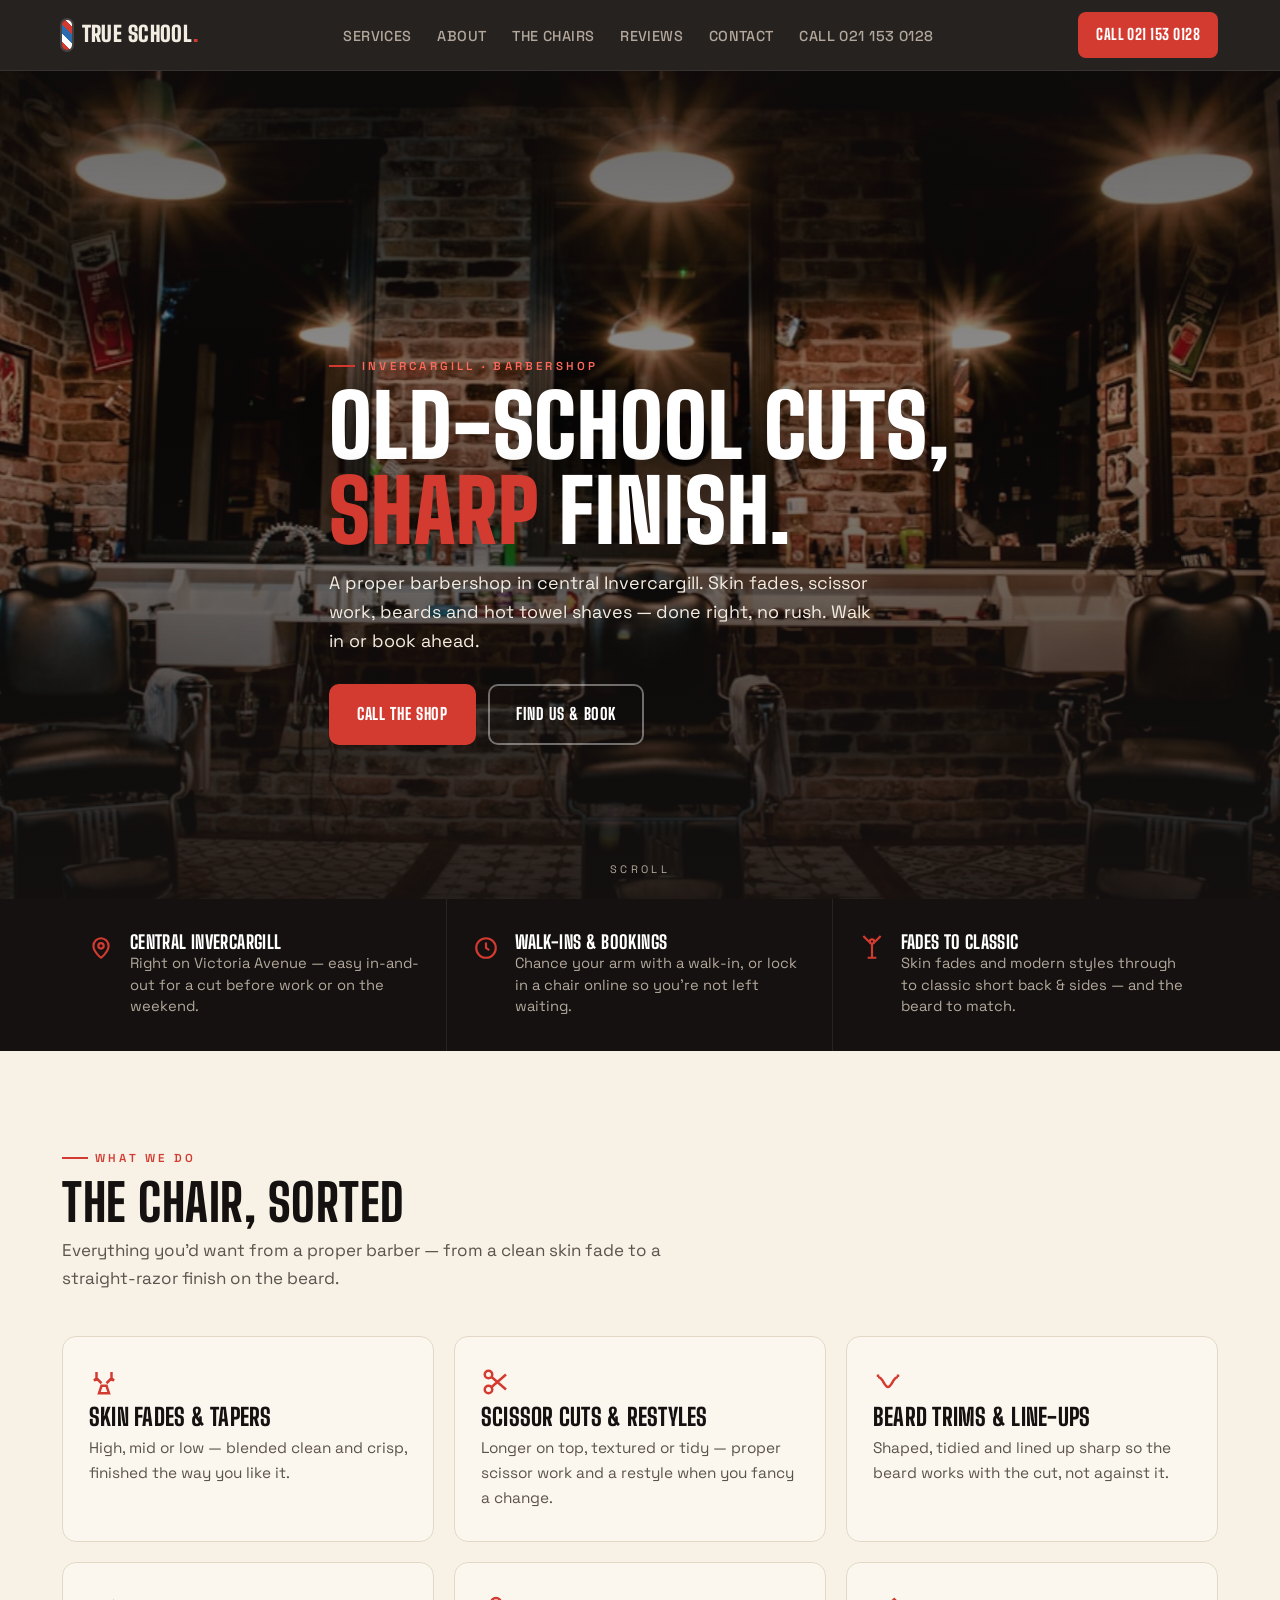
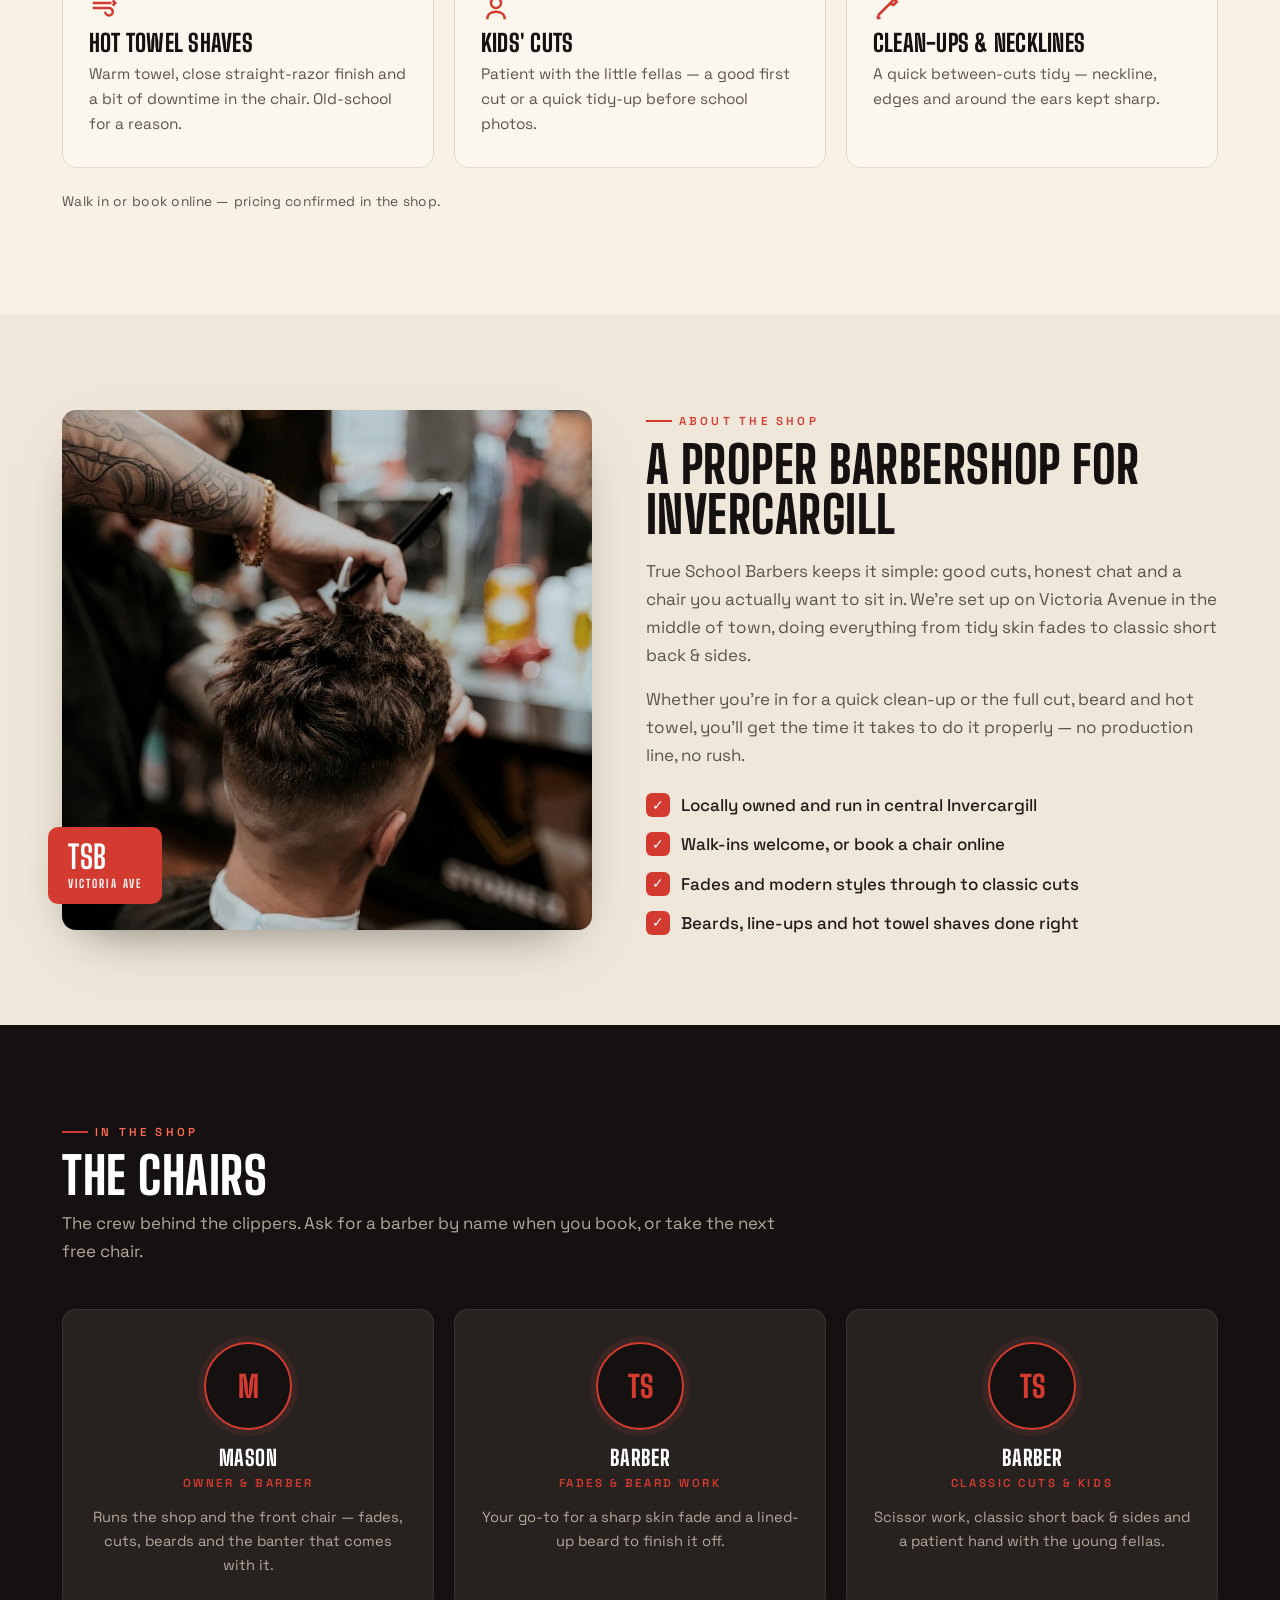
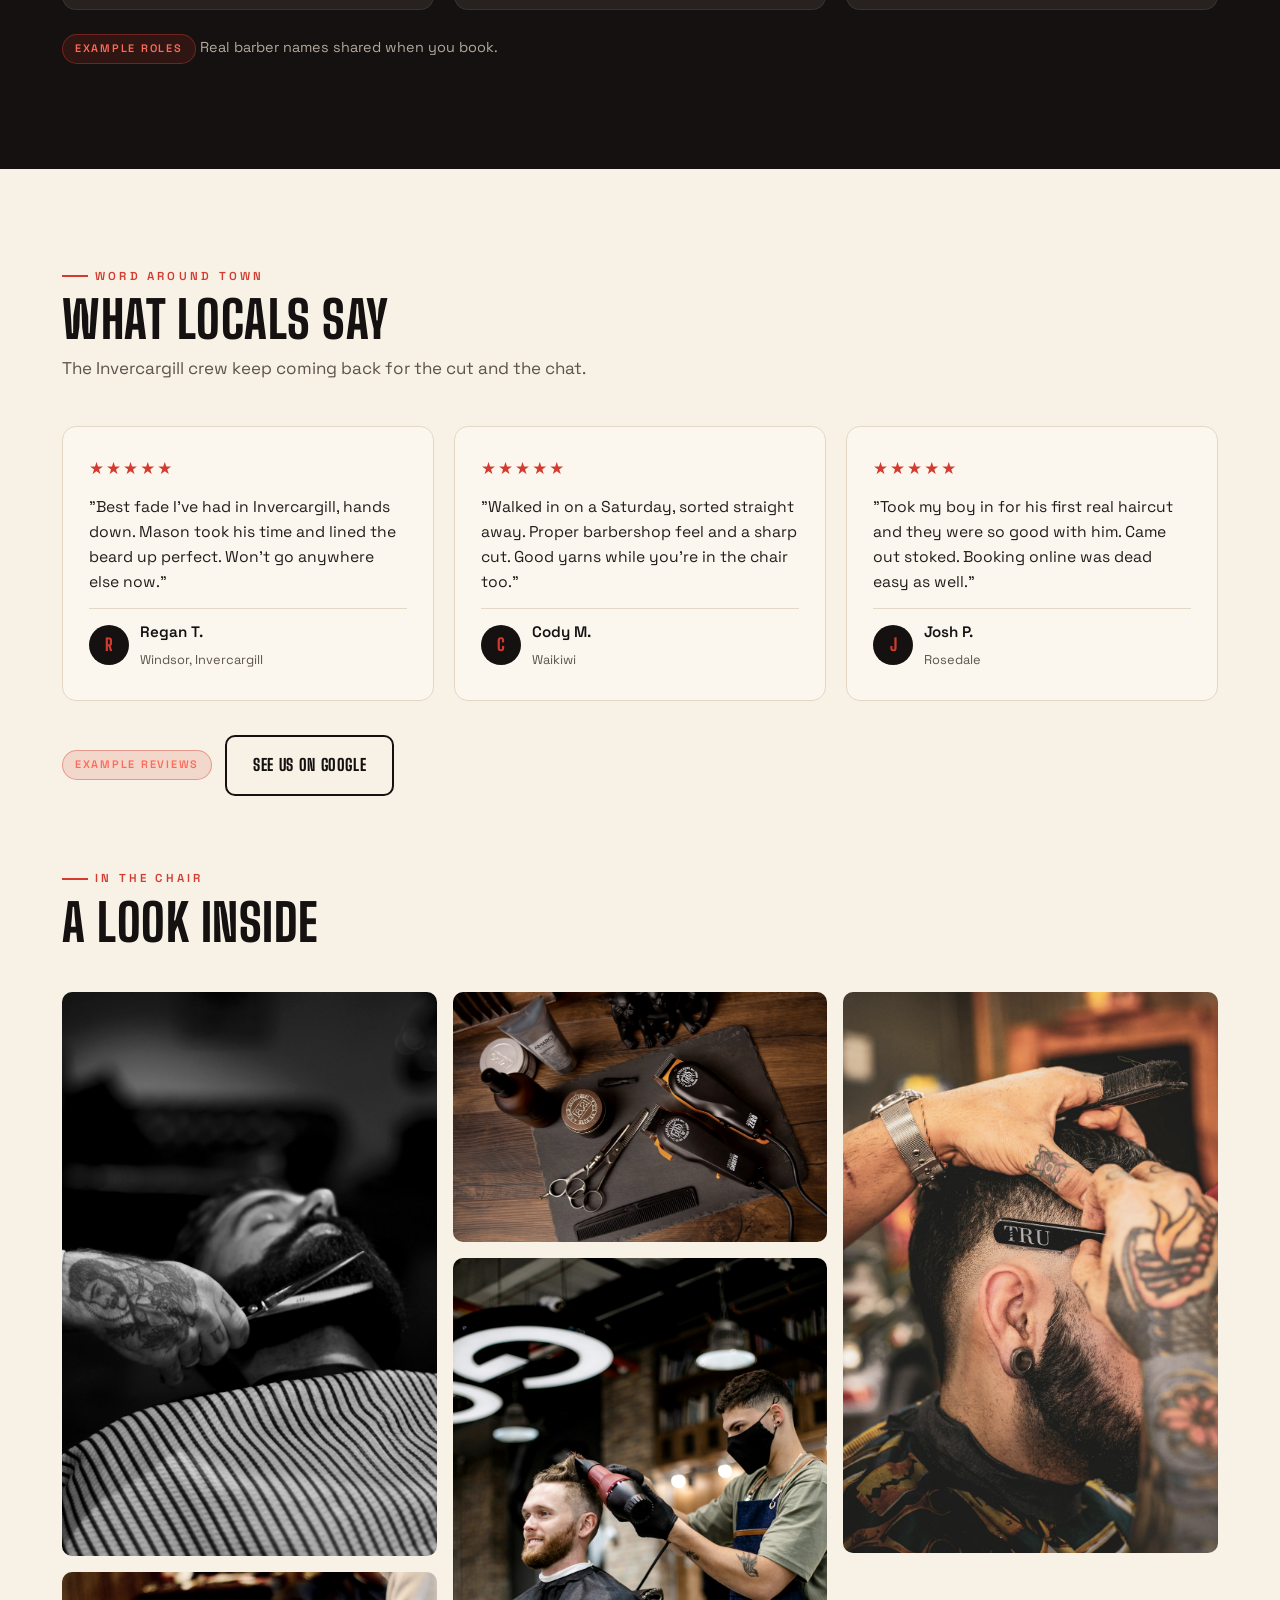
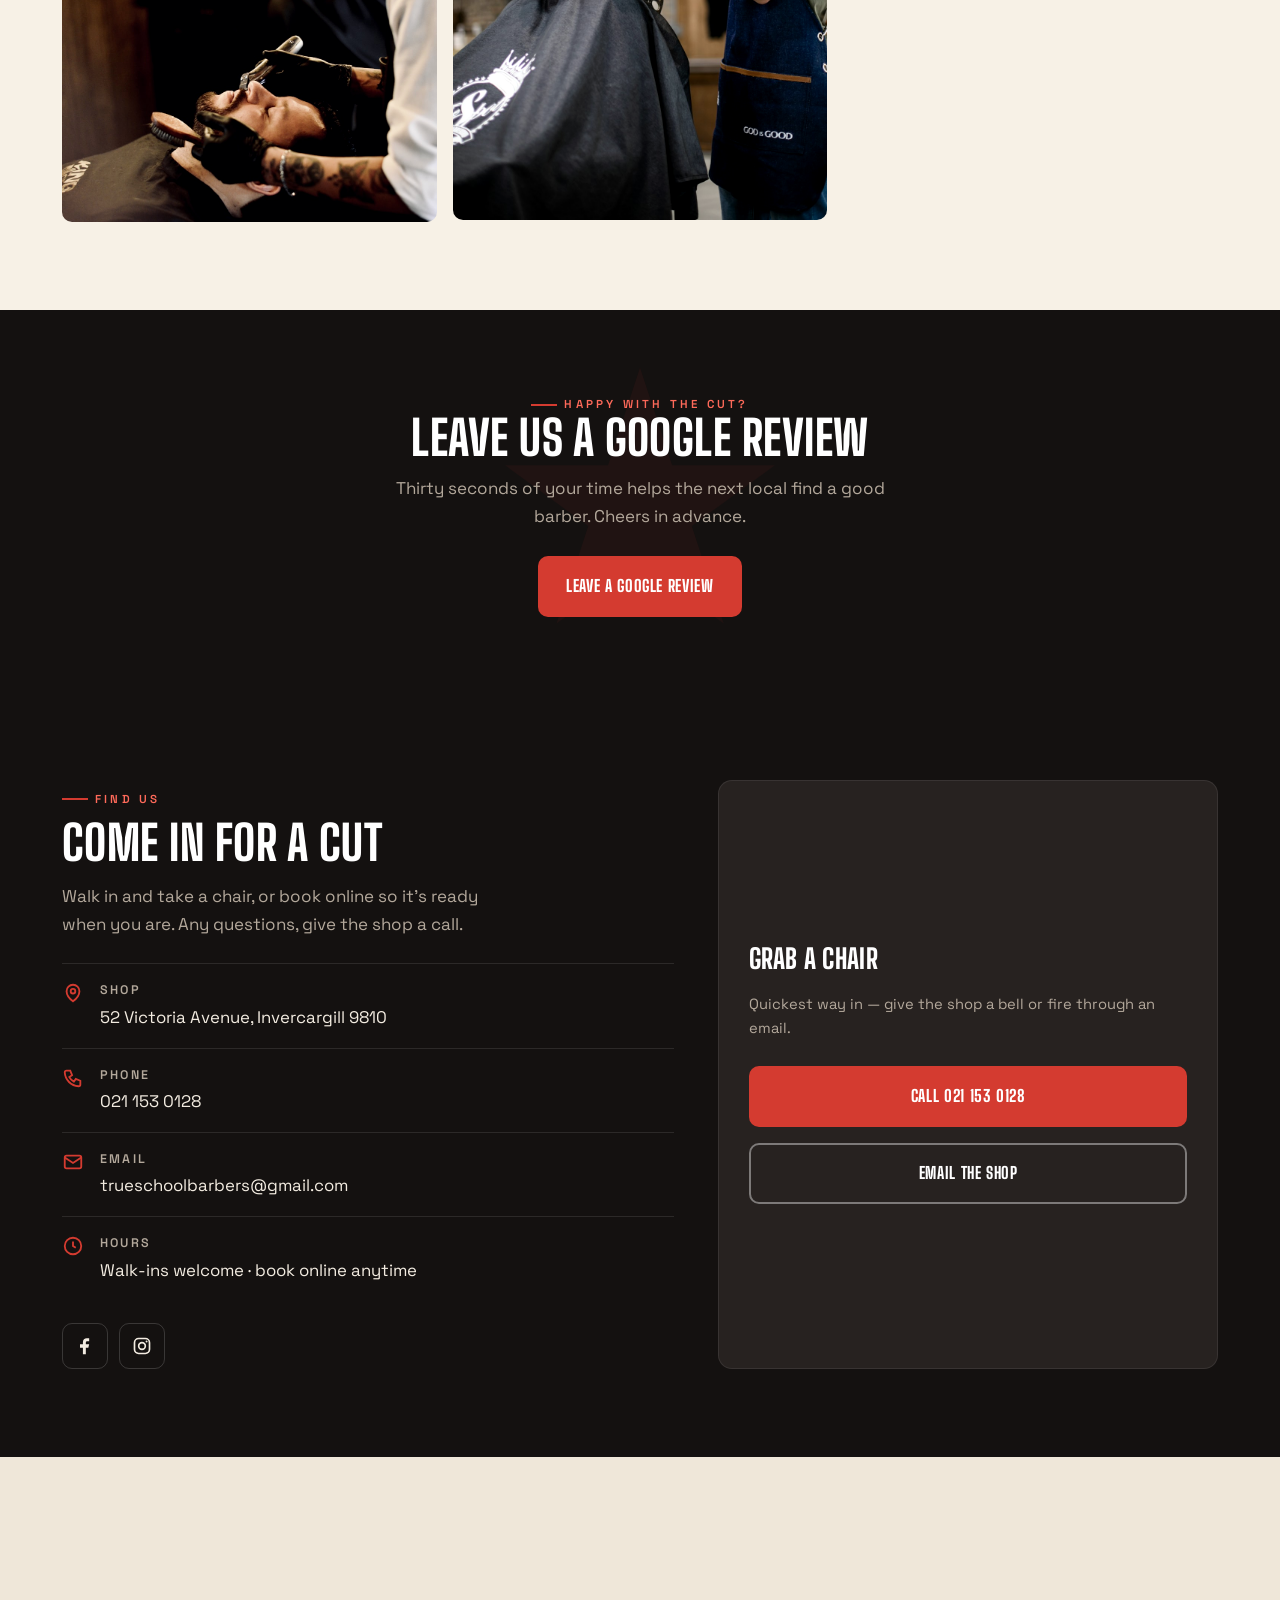
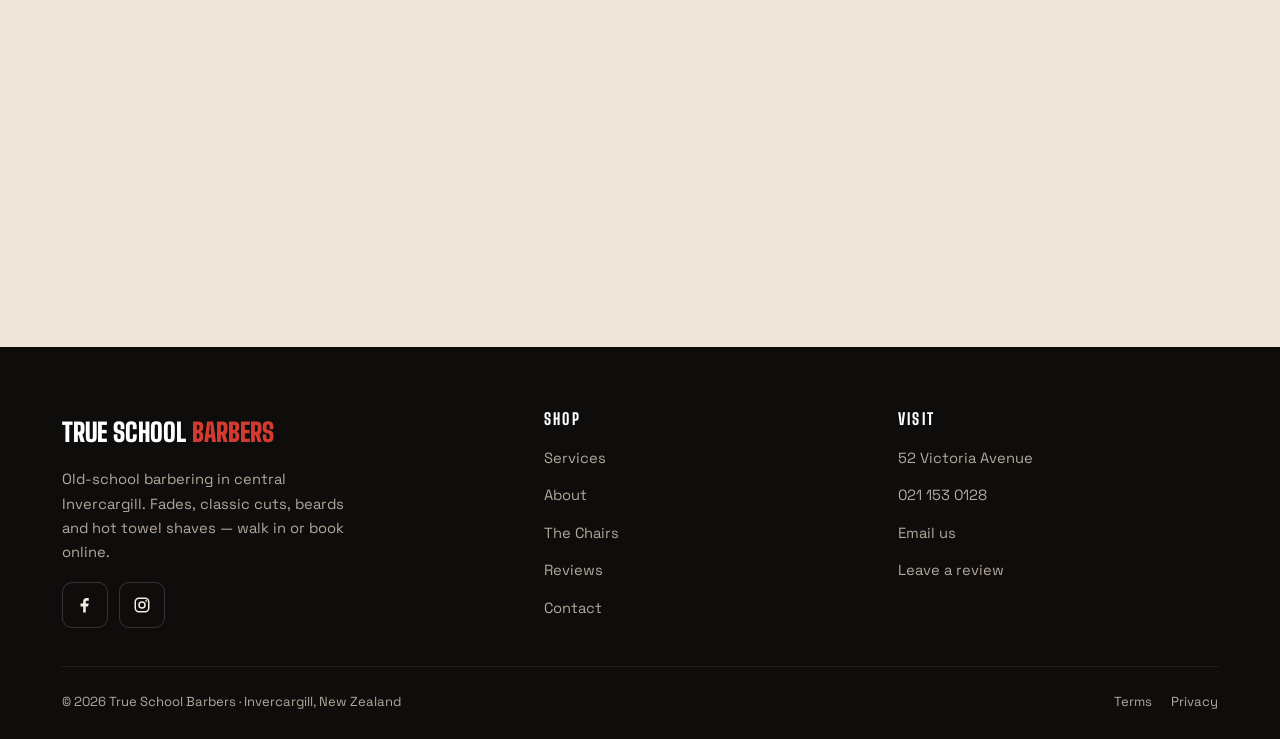
==== index.html @ 92c22719 "Initial build: True School Barbers" ====
<!DOCTYPE html>
<html lang="en-NZ">
<head>
<meta charset="UTF-8">
<meta name="viewport" content="width=device-width, initial-scale=1">
<title>True School Barbers | Barbershop, Invercargill</title>
<meta name="description" content="Old-school barbering in central Invercargill. Skin fades, scissor cuts, beard trims and hot towel shaves at 52 Victoria Avenue. Walk-ins welcome or book online.">
<meta property="og:title" content="True School Barbers | Barbershop, Invercargill">
<meta property="og:description" content="Fades, classic cuts, beards and hot towel shaves — a proper barbershop on Victoria Avenue, Invercargill. Walk-ins welcome.">
<meta property="og:type" content="business.business">
<meta property="og:image" content="img/h2.jpg">
<link rel="icon" href="data:image/svg+xml,<svg xmlns='http://www.w3.org/2000/svg' viewBox='0 0 100 100'><rect width='100' height='100' rx='18' fill='%23141110'/><text x='50' y='72' font-family='Arial Black,Arial' font-size='60' font-weight='900' fill='%23d43b30' text-anchor='middle'>T</text></svg>">
<link rel="preconnect" href="https://fonts.googleapis.com">
<link rel="preconnect" href="https://fonts.gstatic.com" crossorigin>
<link href="https://fonts.googleapis.com/css2?family=Big+Shoulders+Display:wght@700;800;900&family=Space+Grotesk:wght@400;500;600;700&display=swap" rel="stylesheet">
<link rel="stylesheet" href="styles.css">
</head>
<body>

<!-- Intro -->
<div id="intro">
  <div class="intro-mark">TRUE SCHOOL<br><span>BARBERS</span></div>
  <div class="intro-line"></div>
  <div class="intro-sub">Invercargill</div>
</div>

<!-- Nav -->
<header class="nav">
  <div class="wrap nav-inner">
    <a class="brand" href="index.html" aria-label="True School Barbers home">
      <span class="pole" aria-hidden="true"></span>
      <span class="mark">TRUE&nbsp;SCHOOL<span>.</span></span>
    </a>
    <nav>
      <ul class="nav-links">
        <li><a href="#services">Services</a></li>
        <li><a href="#about">About</a></li>
        <li><a href="#crew">The Chairs</a></li>
        <li><a href="#reviews">Reviews</a></li>
        <li><a href="#contact">Contact</a></li>
        <li><a class="mobile-call" href="tel:+64211530128">Call 021 153 0128</a></li>
      </ul>
    </nav>
    <a class="nav-cta desktop" href="tel:+64211530128">Call 021 153 0128</a>
    <button class="hamburger" aria-label="Menu" aria-expanded="false"><span></span><span></span><span></span></button>
  </div>
</header>

<!-- Hero -->
<section class="hero" aria-label="True School Barbers">
  <div class="hero-slides">
    <div class="hero-slide active" style="background-image:url('img/h2.jpg')"></div>
    <div class="hero-slide" style="background-image:url('img/h1.jpg')"></div>
    <div class="hero-slide" style="background-image:url('img/h3.jpg')"></div>
  </div>
  <div class="wrap hero-inner">
    <span class="eyebrow on-dark">Invercargill · Barbershop</span>
    <h1>Old-school cuts,<br><span class="red">sharp</span> finish.</h1>
    <p class="lead">A proper barbershop in central Invercargill. Skin fades, scissor work, beards and hot towel shaves — done right, no rush. Walk in or book ahead.</p>
    <div class="hero-ctas">
      <a class="btn btn-red" href="tel:+64211530128">Call the shop</a>
      <a class="btn btn-ghost" href="#contact">Find us &amp; book</a>
    </div>
  </div>
  <div class="scroll-cue">Scroll</div>
</section>

<!-- Trust strip -->
<section class="trust" style="padding:0">
  <div class="wrap">
    <div class="trust-grid">
      <div class="trust-item">
        <span class="ic" aria-hidden="true"><svg width="26" height="26" viewBox="0 0 24 24" fill="none" stroke="currentColor" stroke-width="2"><path d="M12 21s-7-5.2-7-11a7 7 0 0 1 14 0c0 5.8-7 11-7 11Z"/><circle cx="12" cy="10" r="2.5"/></svg></span>
        <div><h3>Central Invercargill</h3><p>Right on Victoria Avenue — easy in-and-out for a cut before work or on the weekend.</p></div>
      </div>
      <div class="trust-item">
        <span class="ic" aria-hidden="true"><svg width="26" height="26" viewBox="0 0 24 24" fill="none" stroke="currentColor" stroke-width="2"><circle cx="12" cy="12" r="9"/><path d="M12 7v5l3 2"/></svg></span>
        <div><h3>Walk-ins &amp; bookings</h3><p>Chance your arm with a walk-in, or lock in a chair online so you're not left waiting.</p></div>
      </div>
      <div class="trust-item">
        <span class="ic" aria-hidden="true"><svg width="26" height="26" viewBox="0 0 24 24" fill="none" stroke="currentColor" stroke-width="2"><path d="M14.5 6.5 20 1M9.5 6.5 4 1M12 8v13M8 21h8"/><circle cx="12" cy="6" r="2"/></svg></span>
        <div><h3>Fades to classic</h3><p>Skin fades and modern styles through to classic short back &amp; sides — and the beard to match.</p></div>
      </div>
    </div>
  </div>
</section>

<!-- Services -->
<section id="services" class="bg-cream">
  <div class="wrap">
    <div class="section-head reveal">
      <span class="eyebrow">What we do</span>
      <h2>The chair, sorted</h2>
      <p>Everything you'd want from a proper barber — from a clean skin fade to a straight-razor finish on the beard.</p>
    </div>
    <div class="svc-grid">
      <div class="svc-card reveal">
        <span class="ic" aria-hidden="true"><svg width="30" height="30" viewBox="0 0 24 24" fill="none" stroke="currentColor" stroke-width="2"><path d="M6 9V4M6 9l4 4M6 9l-2 2M18 9V4M18 9l-4 4M18 9l2 2M8 21h8l-2-6h-4Z"/></svg></span>
        <h3>Skin Fades &amp; Tapers</h3>
        <p>High, mid or low — blended clean and crisp, finished the way you like it.</p>
      </div>
      <div class="svc-card reveal">
        <span class="ic" aria-hidden="true"><svg width="30" height="30" viewBox="0 0 24 24" fill="none" stroke="currentColor" stroke-width="2"><circle cx="6" cy="6" r="3"/><circle cx="6" cy="18" r="3"/><path d="M8.5 8 20 18M8.5 16 20 6"/></svg></span>
        <h3>Scissor Cuts &amp; Restyles</h3>
        <p>Longer on top, textured or tidy — proper scissor work and a restyle when you fancy a change.</p>
      </div>
      <div class="svc-card reveal">
        <span class="ic" aria-hidden="true"><svg width="30" height="30" viewBox="0 0 24 24" fill="none" stroke="currentColor" stroke-width="2"><path d="M4 8c4 0 5 8 8 8s4-8 8-8M4 8V6M20 8V6"/></svg></span>
        <h3>Beard Trims &amp; Line-ups</h3>
        <p>Shaped, tidied and lined up sharp so the beard works with the cut, not against it.</p>
      </div>
      <div class="svc-card reveal">
        <span class="ic" aria-hidden="true"><svg width="30" height="30" viewBox="0 0 24 24" fill="none" stroke="currentColor" stroke-width="2"><path d="M3 12h13a3 3 0 1 1-3 3M3 8h15"/><path d="M19 6l2 2-2 2"/></svg></span>
        <h3>Hot Towel Shaves</h3>
        <p>Warm towel, close straight-razor finish and a bit of downtime in the chair. Old-school for a reason.</p>
      </div>
      <div class="svc-card reveal">
        <span class="ic" aria-hidden="true"><svg width="30" height="30" viewBox="0 0 24 24" fill="none" stroke="currentColor" stroke-width="2"><circle cx="12" cy="8" r="4"/><path d="M5 21c0-4 3-6 7-6s7 2 7 6"/></svg></span>
        <h3>Kids' Cuts</h3>
        <p>Patient with the little fellas — a good first cut or a quick tidy-up before school photos.</p>
      </div>
      <div class="svc-card reveal">
        <span class="ic" aria-hidden="true"><svg width="30" height="30" viewBox="0 0 24 24" fill="none" stroke="currentColor" stroke-width="2"><path d="M4 18 14 8M14 8l3-3 2 2-3 3M14 8l2 2"/><path d="M4 18v2h2"/></svg></span>
        <h3>Clean-ups &amp; Necklines</h3>
        <p>A quick between-cuts tidy — neckline, edges and around the ears kept sharp.</p>
      </div>
    </div>
    <p class="svc-note reveal">Walk in or book online — pricing confirmed in the shop.</p>
  </div>
</section>

<!-- About -->
<section id="about" class="bg-bone">
  <div class="wrap">
    <div class="about-grid">
      <div class="about-img reveal">
        <img src="img/s5.jpg" alt="Barber combing and cutting a fade at True School Barbers, Invercargill" width="560" height="520" loading="lazy">
        <div class="about-tag"><b>TSB</b><small>Victoria Ave</small></div>
      </div>
      <div class="about-copy reveal">
        <span class="eyebrow">About the shop</span>
        <h2>A proper barbershop for Invercargill</h2>
        <p>True School Barbers keeps it simple: good cuts, honest chat and a chair you actually want to sit in. We're set up on Victoria Avenue in the middle of town, doing everything from tidy skin fades to classic short back &amp; sides.</p>
        <p>Whether you're in for a quick clean-up or the full cut, beard and hot towel, you'll get the time it takes to do it properly — no production line, no rush.</p>
        <ul class="checklist">
          <li><span class="tick" aria-hidden="true">✓</span> Locally owned and run in central Invercargill</li>
          <li><span class="tick" aria-hidden="true">✓</span> Walk-ins welcome, or book a chair online</li>
          <li><span class="tick" aria-hidden="true">✓</span> Fades and modern styles through to classic cuts</li>
          <li><span class="tick" aria-hidden="true">✓</span> Beards, line-ups and hot towel shaves done right</li>
        </ul>
      </div>
    </div>
  </div>
</section>

<!-- Crew -->
<section id="crew" class="bg-ink">
  <div class="wrap">
    <div class="section-head reveal" style="max-width:720px">
      <span class="eyebrow on-dark">In the shop</span>
      <h2>The chairs</h2>
      <p style="color:var(--on-dark-2)">The crew behind the clippers. Ask for a barber by name when you book, or take the next free chair.</p>
    </div>
    <div class="crew-grid">
      <div class="crew-card reveal">
        <div class="avatar" aria-hidden="true">M</div>
        <h3>Mason</h3>
        <div class="role-sub">Owner &amp; Barber</div>
        <p>Runs the shop and the front chair — fades, cuts, beards and the banter that comes with it.</p>
      </div>
      <div class="crew-card reveal">
        <div class="avatar" aria-hidden="true">TS</div>
        <h3>Barber</h3>
        <div class="role-sub">Fades &amp; Beard Work</div>
        <p>Your go-to for a sharp skin fade and a lined-up beard to finish it off.</p>
      </div>
      <div class="crew-card reveal">
        <div class="avatar" aria-hidden="true">TS</div>
        <h3>Barber</h3>
        <div class="role-sub">Classic Cuts &amp; Kids</div>
        <p>Scissor work, classic short back &amp; sides and a patient hand with the young fellas.</p>
      </div>
    </div>
    <p class="reveal" style="margin-top:22px"><span class="badge">Example roles</span> <span style="color:var(--on-dark-2);font-size:.9rem">Real barber names shared when you book.</span></p>
  </div>
</section>

<!-- Reviews -->
<section id="reviews" class="bg-cream">
  <div class="wrap">
    <div class="section-head reveal">
      <span class="eyebrow">Word around town</span>
      <h2>What locals say</h2>
      <p>The Invercargill crew keep coming back for the cut and the chat.</p>
    </div>
    <div class="rev-grid">
      <div class="rev-card reveal">
        <div class="stars" aria-label="5 out of 5">★★★★★</div>
        <p>"Best fade I've had in Invercargill, hands down. Mason took his time and lined the beard up perfect. Won't go anywhere else now."</p>
        <div class="rev-meta"><span class="rev-ava" aria-hidden="true">R</span><div><b>Regan T.</b><small>Windsor, Invercargill</small></div></div>
      </div>
      <div class="rev-card reveal">
        <div class="stars" aria-label="5 out of 5">★★★★★</div>
        <p>"Walked in on a Saturday, sorted straight away. Proper barbershop feel and a sharp cut. Good yarns while you're in the chair too."</p>
        <div class="rev-meta"><span class="rev-ava" aria-hidden="true">C</span><div><b>Cody M.</b><small>Waikiwi</small></div></div>
      </div>
      <div class="rev-card reveal">
        <div class="stars" aria-label="5 out of 5">★★★★★</div>
        <p>"Took my boy in for his first real haircut and they were so good with him. Came out stoked. Booking online was dead easy as well."</p>
        <div class="rev-meta"><span class="rev-ava" aria-hidden="true">J</span><div><b>Josh P.</b><small>Rosedale</small></div></div>
      </div>
    </div>
    <div class="rev-actions reveal">
      <span class="badge">Example reviews</span>
      <a class="btn btn-outline" href="https://www.google.com/maps/search/?api=1&query=True+School+Barbers+Invercargill" target="_blank" rel="noopener">See us on Google</a>
    </div>

    <!-- Work gallery -->
    <div class="section-head reveal" style="margin-top:64px">
      <span class="eyebrow">In the chair</span>
      <h2>A look inside</h2>
    </div>
    <div class="gallery">
      <img src="img/h4.jpg" alt="Beard scissor work in progress" loading="lazy">
      <img src="img/s2.jpg" alt="Straight razor shave at True School Barbers" loading="lazy">
      <img src="img/s3.jpg" alt="Clippers, scissors and grooming products laid out" loading="lazy">
      <img src="img/s1.jpg" alt="Barber styling a fresh cut" loading="lazy">
      <img src="img/h3.jpg" alt="Razor line-up on a skin fade" loading="lazy">
    </div>
  </div>
</section>

<!-- Review banner -->
<section class="rev-banner">
  <div class="wrap">
    <span class="eyebrow on-dark" style="justify-content:center">Happy with the cut?</span>
    <h2>Leave us a Google review</h2>
    <p>Thirty seconds of your time helps the next local find a good barber. Cheers in advance.</p>
    <a class="btn btn-red" href="https://www.google.com/maps/search/?api=1&query=True+School+Barbers+Invercargill" target="_blank" rel="noopener">Leave a Google review</a>
  </div>
</section>

<!-- Contact -->
<section id="contact" class="bg-ink">
  <div class="wrap">
    <div class="contact-grid">
      <div class="contact-info reveal">
        <span class="eyebrow on-dark">Find us</span>
        <h2>Come in for a cut</h2>
        <p>Walk in and take a chair, or book online so it's ready when you are. Any questions, give the shop a call.</p>
        <div class="info-row">
          <span class="ic" aria-hidden="true"><svg width="22" height="22" viewBox="0 0 24 24" fill="none" stroke="currentColor" stroke-width="2"><path d="M12 21s-7-5.2-7-11a7 7 0 0 1 14 0c0 5.8-7 11-7 11Z"/><circle cx="12" cy="10" r="2.5"/></svg></span>
          <div><b>Shop</b><span>52 Victoria Avenue, Invercargill 9810</span></div>
        </div>
        <div class="info-row">
          <span class="ic" aria-hidden="true"><svg width="22" height="22" viewBox="0 0 24 24" fill="none" stroke="currentColor" stroke-width="2"><path d="M5 4h4l2 5-3 2a12 12 0 0 0 5 5l2-3 5 2v4a2 2 0 0 1-2 2A16 16 0 0 1 3 6a2 2 0 0 1 2-2Z"/></svg></span>
          <div><b>Phone</b><a href="tel:+64211530128">021 153 0128</a></div>
        </div>
        <div class="info-row">
          <span class="ic" aria-hidden="true"><svg width="22" height="22" viewBox="0 0 24 24" fill="none" stroke="currentColor" stroke-width="2"><rect x="3" y="5" width="18" height="14" rx="2"/><path d="m3 7 9 6 9-6"/></svg></span>
          <div><b>Email</b><a href="#" data-gmail data-user="trueschoolbarbers" data-domain="gmail.com" data-su="Booking%20enquiry%20%E2%80%93%20True%20School%20Barbers" data-body="Hi%20Mason%2C%0A%0AI%27d%20like%20to%20book%20in%20for%20a%20cut.%0A%0AName%3A%0APreferred%20day%2Ftime%3A%0AService%3A%0A%0ACheers">trueschoolbarbers@gmail.com</a></div>
        </div>
        <div class="info-row">
          <span class="ic" aria-hidden="true"><svg width="22" height="22" viewBox="0 0 24 24" fill="none" stroke="currentColor" stroke-width="2"><circle cx="12" cy="12" r="9"/><path d="M12 7v5l3 2"/></svg></span>
          <div><b>Hours</b><span>Walk-ins welcome · book online anytime</span></div>
        </div>
        <div class="socials">
          <a href="https://www.facebook.com/p/True-School-Barbers-61563600298097/" target="_blank" rel="noopener" aria-label="Facebook">
            <svg width="20" height="20" viewBox="0 0 24 24" fill="currentColor"><path d="M13 22v-8h3l1-4h-4V8c0-1.1.3-1.8 1.9-1.8H17V2.7c-.3 0-1.5-.1-2.8-.1-2.8 0-4.7 1.7-4.7 4.9V10H6v4h3.5v8H13Z"/></svg>
          </a>
          <a href="https://www.instagram.com/explore/search/keyword/?q=True%20School%20Barbers%20Invercargill" target="_blank" rel="noopener" aria-label="Instagram">
            <svg width="20" height="20" viewBox="0 0 24 24" fill="none" stroke="currentColor" stroke-width="2"><rect x="3" y="3" width="18" height="18" rx="5"/><circle cx="12" cy="12" r="4"/><circle cx="17.5" cy="6.5" r="1.2" fill="currentColor" stroke="none"/></svg>
          </a>
        </div>
      </div>
      <div class="contact-card reveal">
        <h3>Grab a chair</h3>
        <p>Quickest way in — give the shop a bell or fire through an email.</p>
        <a class="btn btn-red" href="tel:+64211530128">Call 021 153 0128</a>
        <a class="btn btn-ghost" href="#" data-gmail data-user="trueschoolbarbers" data-domain="gmail.com" data-su="Booking%20enquiry%20%E2%80%93%20True%20School%20Barbers" data-body="Hi%20Mason%2C%0A%0AI%27d%20like%20to%20book%20in%20for%20a%20cut.%0A%0AName%3A%0APreferred%20day%2Ftime%3A%0AService%3A%0A%0ACheers">Email the shop</a>
      </div>
    </div>
  </div>
</section>

<!-- Map -->
<section class="bg-bone" style="padding:0 0 70px">
  <div class="wrap map-wrap">
    <iframe title="True School Barbers location, Invercargill" src="https://www.google.com/maps?q=52+Victoria+Avenue,+Invercargill+9810,+New+Zealand&output=embed" loading="lazy" referrerpolicy="no-referrer-when-downgrade"></iframe>
  </div>
</section>

<!-- Footer -->
<footer class="site">
  <div class="wrap">
    <div class="foot-top">
      <div class="foot-brand">
        <div class="mark">TRUE&nbsp;SCHOOL <span>BARBERS</span></div>
        <p>Old-school barbering in central Invercargill. Fades, classic cuts, beards and hot towel shaves — walk in or book online.</p>
        <div class="socials" style="margin-top:1.1rem">
          <a href="https://www.facebook.com/p/True-School-Barbers-61563600298097/" target="_blank" rel="noopener" aria-label="Facebook">
            <svg width="18" height="18" viewBox="0 0 24 24" fill="currentColor"><path d="M13 22v-8h3l1-4h-4V8c0-1.1.3-1.8 1.9-1.8H17V2.7c-.3 0-1.5-.1-2.8-.1-2.8 0-4.7 1.7-4.7 4.9V10H6v4h3.5v8H13Z"/></svg>
          </a>
          <a href="https://www.instagram.com/explore/search/keyword/?q=True%20School%20Barbers%20Invercargill" target="_blank" rel="noopener" aria-label="Instagram">
            <svg width="18" height="18" viewBox="0 0 24 24" fill="none" stroke="currentColor" stroke-width="2"><rect x="3" y="3" width="18" height="18" rx="5"/><circle cx="12" cy="12" r="4"/><circle cx="17.5" cy="6.5" r="1.2" fill="currentColor" stroke="none"/></svg>
          </a>
        </div>
      </div>
      <div class="foot-col">
        <h4>Shop</h4>
        <ul>
          <li><a href="#services">Services</a></li>
          <li><a href="#about">About</a></li>
          <li><a href="#crew">The Chairs</a></li>
          <li><a href="#reviews">Reviews</a></li>
          <li><a href="#contact">Contact</a></li>
        </ul>
      </div>
      <div class="foot-col">
        <h4>Visit</h4>
        <ul>
          <li><a href="https://www.google.com/maps/search/?api=1&query=True+School+Barbers+Invercargill" target="_blank" rel="noopener">52 Victoria Avenue</a></li>
          <li><a href="tel:+64211530128">021 153 0128</a></li>
          <li><a href="#" data-gmail data-user="trueschoolbarbers" data-domain="gmail.com" data-su="Enquiry%20%E2%80%93%20True%20School%20Barbers" data-body="Hi%20Mason%2C%0A%0A">Email us</a></li>
          <li><a href="https://www.google.com/maps/search/?api=1&query=True+School+Barbers+Invercargill" target="_blank" rel="noopener">Leave a review</a></li>
        </ul>
      </div>
    </div>
    <div class="foot-bottom">
      <span>© <span id="yr">2026</span> True School Barbers · Invercargill, New Zealand</span>
      <span style="display:flex;gap:1.2rem">
        <a href="terms.html">Terms</a>
        <a href="privacy.html">Privacy</a>
      </span>
    </div>
  </div>
</footer>

<script src="script.js"></script>
</body>
</html>
---- styles.css ----
/* ============================================================
   True School Barbers — Invercargill
   Archetype: Industrial  ·  Fonts: Big Shoulders Display / Space Grotesk
   ============================================================ */

:root{
  --ink:#141110;        /* warm near-black anchor */
  --ink-2:#1d1917;      /* panel */
  --ink-3:#272220;      /* card on dark */
  --bone:#efe7d9;       /* bone content bg */
  --cream:#f7f1e6;      /* light content bg */
  --paper:#fbf7ef;
  --line:#e3d8c6;
  --red:#d43b30;        /* barber-pole accent */
  --red-d:#b62f26;
  --text:#221d1a;
  --text-2:#5c534c;
  --on-dark:#f3ece1;
  --on-dark-2:#b3a89b;
  --radius:14px;
  --radius-s:10px;
  --maxw:1200px;
  --shadow:0 22px 55px -28px rgba(0,0,0,.55);
  --ease:cubic-bezier(.22,.61,.36,1);
}

*,*::before,*::after{box-sizing:border-box}
html{scroll-behavior:smooth;-webkit-text-size-adjust:100%}
body{
  margin:0;
  font-family:"Space Grotesk",system-ui,-apple-system,sans-serif;
  color:var(--text);
  background:var(--cream);
  font-size:17px;
  line-height:1.65;
  overflow-x:hidden;
}
img{max-width:100%;display:block;image-orientation:from-image}
a{color:inherit;text-decoration:none}
h1,h2,h3,h4{
  font-family:"Big Shoulders Display","Space Grotesk",sans-serif;
  font-weight:800;
  line-height:.98;
  letter-spacing:.01em;
  text-transform:uppercase;
  margin:0;
}
.wrap{max-width:var(--maxw);margin:0 auto;padding:0 22px}
.accent{color:var(--red)}
.eyebrow{
  font-family:"Space Grotesk",sans-serif;
  text-transform:uppercase;
  letter-spacing:.28em;
  font-size:.72rem;
  font-weight:600;
  color:var(--red);
  display:inline-flex;align-items:center;gap:.6em;
}
.eyebrow::before{content:"";width:26px;height:2px;background:var(--red);display:inline-block}
.eyebrow.on-dark{color:#ff6a5a}

/* ---------- Buttons ---------- */
.btn{
  display:inline-flex;align-items:center;justify-content:center;gap:.55em;
  font-family:"Big Shoulders Display",sans-serif;
  text-transform:uppercase;letter-spacing:.04em;font-weight:800;
  font-size:1.02rem;
  padding:15px 26px;min-height:52px;
  border-radius:var(--radius-s);
  border:2px solid transparent;
  cursor:pointer;transition:transform .2s var(--ease),background .2s,color .2s,border-color .2s;
  will-change:transform;
}
.btn:hover{transform:translateY(-2px)}
.btn-red{background:var(--red);color:#fff}
.btn-red:hover{background:var(--red-d)}
.btn-ghost{background:transparent;border-color:rgba(255,255,255,.4);color:#fff}
.btn-ghost:hover{border-color:#fff;background:rgba(255,255,255,.08)}
.btn-dark{background:var(--ink);color:var(--on-dark)}
.btn-dark:hover{background:#000}
.btn-outline{background:transparent;border-color:var(--ink);color:var(--ink)}
.btn-outline:hover{background:var(--ink);color:var(--on-dark)}

/* ---------- Intro overlay ---------- */
#intro{
  position:fixed;inset:0;z-index:999;background:var(--ink);
  display:flex;align-items:center;justify-content:center;flex-direction:column;gap:.4rem;
  transition:opacity .7s var(--ease),visibility .7s;
}
#intro.done{opacity:0;visibility:hidden}
.intro-mark{
  font-family:"Big Shoulders Display",sans-serif;font-weight:900;
  color:var(--on-dark);text-transform:uppercase;text-align:center;
  font-size:clamp(2rem,9vw,4.4rem);line-height:.9;letter-spacing:.02em;
  opacity:0;transform:translateY(14px);animation:introUp .8s .1s var(--ease) forwards;
}
.intro-mark span{color:var(--red)}
.intro-line{
  height:2px;width:0;background:var(--red);margin-top:.5rem;
  animation:introLine 1s .5s var(--ease) forwards;
}
.intro-sub{
  font-size:.7rem;letter-spacing:.4em;text-transform:uppercase;color:var(--on-dark-2);
  opacity:0;animation:introUp .8s .45s var(--ease) forwards;
}
@keyframes introUp{to{opacity:1;transform:none}}
@keyframes introLine{to{width:120px}}

/* ---------- Reveal on scroll ---------- */
.reveal{opacity:0;transform:translateY(26px);transition:opacity .7s var(--ease),transform .7s var(--ease)}
.reveal.in{opacity:1;transform:none}

/* ---------- Nav ---------- */
header.nav{
  position:sticky;top:0;z-index:60;
  background:rgba(20,17,16,.92);backdrop-filter:blur(10px);
  border-bottom:1px solid rgba(255,255,255,.08);
}
.nav-inner{display:flex;align-items:center;justify-content:space-between;height:70px}
.brand{display:flex;align-items:center;gap:.6rem;color:var(--on-dark)}
.brand .mark{
  font-family:"Big Shoulders Display",sans-serif;font-weight:900;font-size:1.35rem;
  text-transform:uppercase;letter-spacing:.02em;line-height:.9;
}
.brand .mark span{color:var(--red)}
.brand .pole{
  width:10px;height:30px;border-radius:5px;flex:0 0 auto;
  background:repeating-linear-gradient(45deg,var(--red) 0 6px,#fff 6px 12px,#2b6cb0 12px 18px);
  box-shadow:0 0 0 2px rgba(255,255,255,.15);
}
.nav-links{display:flex;align-items:center;gap:1.6rem;list-style:none;margin:0;padding:0}
.nav-links a{
  color:var(--on-dark-2);font-size:.9rem;font-weight:500;letter-spacing:.03em;
  text-transform:uppercase;transition:color .2s;
}
.nav-links a:hover{color:#fff}
.nav-cta{
  display:inline-flex;align-items:center;gap:.5em;background:var(--red);color:#fff;
  padding:10px 18px;border-radius:8px;font-family:"Big Shoulders Display",sans-serif;
  font-weight:800;text-transform:uppercase;letter-spacing:.03em;font-size:.95rem;min-height:44px;
  transition:background .2s,transform .2s;
}
.nav-cta:hover{background:var(--red-d);transform:translateY(-1px)}
.hamburger{
  display:none;background:none;border:0;cursor:pointer;padding:8px;
  width:46px;height:46px;flex-direction:column;justify-content:center;gap:5px;
}
.hamburger span{display:block;height:2.5px;width:26px;background:var(--on-dark);border-radius:2px;transition:.3s}
.hamburger.open span:nth-child(1){transform:translateY(7.5px) rotate(45deg)}
.hamburger.open span:nth-child(2){opacity:0}
.hamburger.open span:nth-child(3){transform:translateY(-7.5px) rotate(-45deg)}

/* ---------- Hero ---------- */
.hero{position:relative;min-height:92vh;display:flex;align-items:flex-end;background:var(--ink);overflow:hidden}
.hero-slides{position:absolute;inset:0}
.hero-slide{
  position:absolute;inset:0;background-size:cover;background-position:center;
  filter:saturate(.82) contrast(1.05) brightness(.92);
  opacity:0;transition:opacity 1.6s ease;transform:scale(1.05);
}
.hero-slide.active{opacity:1;animation:heroZoom 8s linear forwards}
@keyframes heroZoom{from{transform:scale(1.05)}to{transform:scale(1.14)}}
.hero::after{
  content:"";position:absolute;inset:0;
  background:linear-gradient(180deg,rgba(20,17,16,.62) 0%,rgba(20,17,16,.42) 40%,rgba(20,17,16,.9) 100%);
}
.hero-inner{position:relative;z-index:2;padding:120px 0 66px;max-width:820px}
.hero h1{
  color:#fff;font-weight:900;font-size:clamp(2.6rem,8vw,5.4rem);
  margin:.5rem 0 .1rem;text-shadow:0 4px 30px rgba(0,0,0,.4);
}
.hero h1 .red{color:var(--red)}
.hero p.lead{color:var(--on-dark);font-size:1.12rem;max-width:560px;margin:1rem 0 1.8rem;line-height:1.6}
.hero-ctas{display:flex;flex-wrap:wrap;gap:.8rem}
.scroll-cue{position:absolute;bottom:20px;left:50%;transform:translateX(-50%);z-index:2;color:var(--on-dark-2);font-size:.68rem;letter-spacing:.3em;text-transform:uppercase}

/* ---------- Sections ---------- */
section{padding:88px 0}
.section-head{max-width:640px;margin-bottom:44px}
.section-head h2{font-size:clamp(2rem,5vw,3.2rem);margin:.6rem 0 .5rem;color:var(--ink)}
.section-head p{color:var(--text-2);margin:0}
.bg-bone{background:var(--bone)}
.bg-cream{background:var(--cream)}
.bg-ink{background:var(--ink);color:var(--on-dark)}
.bg-ink h2{color:#fff}

/* Trust strip */
.trust{background:var(--ink);color:var(--on-dark);padding:0}
.trust-grid{display:grid;grid-template-columns:repeat(3,1fr);gap:0}
.trust-item{
  padding:34px 26px;display:flex;gap:1rem;align-items:flex-start;
  border-right:1px solid rgba(255,255,255,.08);
}
.trust-item:last-child{border-right:0}
.trust-item .ic{color:var(--red);flex:0 0 auto;margin-top:2px}
.trust-item h3{font-size:1.15rem;color:#fff;margin-bottom:.15rem;letter-spacing:.02em}
.trust-item p{margin:0;color:var(--on-dark-2);font-size:.92rem;line-height:1.45}

/* Services */
.svc-grid{display:grid;grid-template-columns:repeat(3,1fr);gap:20px}
.svc-card{
  background:var(--paper);border:1px solid var(--line);border-radius:var(--radius);
  padding:30px 26px;transition:transform .25s var(--ease),box-shadow .25s,border-color .25s;
  position:relative;overflow:hidden;
}
.svc-card::before{content:"";position:absolute;left:0;top:0;height:100%;width:4px;background:var(--red);transform:scaleY(0);transform-origin:top;transition:transform .3s var(--ease)}
.svc-card:hover{transform:translateY(-5px);box-shadow:var(--shadow);border-color:transparent}
.svc-card:hover::before{transform:scaleY(1)}
.svc-card .ic{color:var(--red);margin-bottom:14px}
.svc-card h3{font-size:1.5rem;margin-bottom:.4rem;color:var(--ink)}
.svc-card p{margin:0;color:var(--text-2);font-size:.96rem}
.svc-note{margin-top:22px;color:var(--text-2);font-size:.86rem;letter-spacing:.02em}

/* About */
.about-grid{display:grid;grid-template-columns:1fr 1.08fr;gap:54px;align-items:center}
.about-img{position:relative}
.about-img img{
  border-radius:var(--radius);width:100%;height:520px;object-fit:cover;
  filter:saturate(.82) contrast(1.05);box-shadow:var(--shadow);
}
.about-tag{
  position:absolute;left:-14px;bottom:26px;background:var(--red);color:#fff;
  padding:14px 20px;border-radius:10px;font-family:"Big Shoulders Display",sans-serif;
  font-weight:800;text-transform:uppercase;letter-spacing:.03em;line-height:1;box-shadow:var(--shadow);
}
.about-tag b{display:block;font-size:2rem}
.about-tag small{font-size:.72rem;letter-spacing:.18em;opacity:.9}
.about-copy h2{font-size:clamp(2rem,5vw,3.2rem);margin:.6rem 0 1rem;color:var(--ink)}
.about-copy p{color:var(--text-2);margin:0 0 1rem}
.checklist{list-style:none;padding:0;margin:1.4rem 0 0;display:grid;gap:.7rem}
.checklist li{display:flex;gap:.7rem;align-items:flex-start;font-weight:500;color:var(--text)}
.checklist .tick{
  flex:0 0 auto;width:24px;height:24px;border-radius:6px;background:var(--red);color:#fff;
  display:flex;align-items:center;justify-content:center;font-size:14px;margin-top:2px;
}

/* Crew */
.crew-grid{display:grid;grid-template-columns:repeat(3,1fr);gap:20px}
.crew-card{
  background:var(--ink-3);border:1px solid rgba(255,255,255,.08);border-radius:var(--radius);
  padding:32px 26px;text-align:center;transition:transform .25s var(--ease),border-color .25s;
}
.crew-card:hover{transform:translateY(-5px);border-color:var(--red)}
.avatar{
  width:88px;height:88px;border-radius:50%;margin:0 auto 18px;
  display:flex;align-items:center;justify-content:center;
  background:var(--ink);border:2px solid var(--red);
  font-family:"Big Shoulders Display",sans-serif;font-weight:800;font-size:1.9rem;color:var(--red);
  box-shadow:0 0 0 6px rgba(212,59,48,.1);
}
.crew-card h3{color:#fff;font-size:1.35rem;letter-spacing:.02em}
.crew-card .role-sub{color:var(--red);font-size:.72rem;letter-spacing:.22em;text-transform:uppercase;margin:.3rem 0 .7rem;font-weight:600}
.crew-card p{color:var(--on-dark-2);font-size:.92rem;margin:0}
.badge{
  display:inline-block;background:rgba(212,59,48,.14);color:#ff6a5a;border:1px solid rgba(212,59,48,.4);
  padding:5px 12px;border-radius:999px;font-size:.68rem;letter-spacing:.16em;text-transform:uppercase;font-weight:600;
}

/* Reviews */
.rev-grid{display:grid;grid-template-columns:repeat(3,1fr);gap:20px}
.rev-card{
  background:var(--paper);border:1px solid var(--line);border-radius:var(--radius);padding:28px 26px;
  display:flex;flex-direction:column;gap:.8rem;transition:transform .25s var(--ease),box-shadow .25s;
}
.rev-card:hover{transform:translateY(-4px);box-shadow:var(--shadow)}
.stars{color:var(--red);letter-spacing:.12em;font-size:1.05rem}
.rev-card p{margin:0;color:var(--text);font-size:.98rem;line-height:1.6}
.rev-meta{display:flex;align-items:center;gap:.7rem;margin-top:auto;padding-top:.6rem;border-top:1px solid var(--line)}
.rev-ava{width:40px;height:40px;border-radius:50%;background:var(--ink);color:var(--red);display:flex;align-items:center;justify-content:center;font-family:"Big Shoulders Display",sans-serif;font-weight:800}
.rev-meta b{display:block;font-size:.95rem;color:var(--ink);font-weight:600;font-family:"Space Grotesk",sans-serif;text-transform:none}
.rev-meta small{color:var(--text-2);font-size:.8rem}
.rev-actions{margin-top:34px;display:flex;flex-wrap:wrap;gap:.8rem;align-items:center}

/* Gallery */
.gallery{columns:3;column-gap:16px;margin-top:8px}
.gallery img{
  width:100%;height:auto;border-radius:var(--radius-s);margin-bottom:16px;break-inside:avoid;
  filter:saturate(.82) contrast(1.05);transition:transform .35s var(--ease),filter .35s;
}
.gallery img:hover{transform:scale(1.02);filter:saturate(1) contrast(1.05)}

/* Review banner */
.rev-banner{
  background:var(--ink);color:#fff;text-align:center;position:relative;overflow:hidden;
  padding:76px 0;
}
.rev-banner::before{
  content:"★";position:absolute;font-size:22rem;color:rgba(212,59,48,.06);
  top:50%;left:50%;transform:translate(-50%,-50%);line-height:1;pointer-events:none;
}
.rev-banner h2{font-size:clamp(1.9rem,5vw,3rem);position:relative;color:#fff}
.rev-banner p{color:var(--on-dark-2);max-width:520px;margin:.8rem auto 1.6rem;position:relative}

/* Contact */
.contact-grid{display:grid;grid-template-columns:1.1fr .9fr;gap:44px;align-items:stretch}
.contact-info h2{font-size:clamp(2rem,5vw,3rem);color:#fff;margin:.6rem 0 1rem}
.contact-info>p{color:var(--on-dark-2);margin:0 0 1.6rem;max-width:440px}
.info-row{display:flex;gap:1rem;align-items:flex-start;padding:16px 0;border-top:1px solid rgba(255,255,255,.1)}
.info-row .ic{color:var(--red);flex:0 0 auto;margin-top:2px}
.info-row b{display:block;color:#fff;font-family:"Space Grotesk",sans-serif;text-transform:none;font-weight:600;font-size:.78rem;letter-spacing:.18em;color:var(--on-dark-2);text-transform:uppercase;margin-bottom:2px}
.info-row a,.info-row span{color:var(--on-dark);font-size:1.05rem}
.info-row a:hover{color:var(--red)}
.socials{display:flex;gap:.7rem;margin-top:1.4rem}
.socials a{
  width:46px;height:46px;border-radius:10px;border:1px solid rgba(255,255,255,.16);
  display:flex;align-items:center;justify-content:center;color:var(--on-dark);transition:.2s;
}
.socials a:hover{background:var(--red);border-color:var(--red);color:#fff;transform:translateY(-2px)}
.contact-card{
  background:var(--ink-3);border:1px solid rgba(255,255,255,.08);border-radius:var(--radius);
  padding:36px 30px;display:flex;flex-direction:column;justify-content:center;gap:1rem;
}
.contact-card h3{color:#fff;font-size:1.7rem;margin-bottom:.2rem}
.contact-card p{color:var(--on-dark-2);font-size:.92rem;margin:0 0 .6rem}
.contact-card .btn{width:100%}

/* Map */
.map-wrap{padding:0 0 0}
.map-wrap iframe{
  width:100%;height:420px;border:0;display:block;border-radius:var(--radius);
  filter:grayscale(.3) contrast(1.05);
}

/* Footer */
footer.site{background:#0f0d0c;color:var(--on-dark-2);padding:64px 0 26px}
.foot-top{display:grid;grid-template-columns:1.4fr 1fr 1fr;gap:34px;padding-bottom:38px;border-bottom:1px solid rgba(255,255,255,.08)}
.foot-brand .mark{font-family:"Big Shoulders Display",sans-serif;font-weight:900;font-size:1.6rem;color:#fff;text-transform:uppercase}
.foot-brand .mark span{color:var(--red)}
.foot-brand p{margin:.9rem 0 0;font-size:.92rem;max-width:300px}
.foot-col h4{color:#fff;font-size:1rem;letter-spacing:.14em;margin-bottom:1rem}
.foot-col ul{list-style:none;padding:0;margin:0;display:grid;gap:.6rem}
.foot-col a{font-size:.92rem;transition:color .2s}
.foot-col a:hover{color:var(--red)}
.foot-bottom{display:flex;justify-content:space-between;align-items:center;flex-wrap:wrap;gap:1rem;padding-top:24px;font-size:.82rem}
.foot-bottom .socials a{width:40px;height:40px}

/* Sub pages */
.page-hero{background:var(--ink);color:#fff;padding:120px 0 70px;position:relative}
.page-hero .eyebrow{margin-bottom:.6rem}
.page-hero h1{font-size:clamp(2.4rem,7vw,4.4rem);color:#fff}
.legal{padding:70px 0}
.legal h2{color:var(--ink);font-size:1.8rem;margin:2rem 0 .7rem}
.legal p,.legal li{color:var(--text-2);font-size:1rem}
.legal ul{padding-left:1.2rem}
.legal .updated{color:var(--text-2);font-size:.85rem;letter-spacing:.1em;text-transform:uppercase}

/* ---------- Responsive ---------- */
@media(max-width:900px){
  .about-grid{grid-template-columns:1fr;gap:34px}
  .about-img img{height:380px}
  .contact-grid{grid-template-columns:1fr;gap:28px}
  .trust-grid{grid-template-columns:1fr}
  .trust-item{border-right:0;border-bottom:1px solid rgba(255,255,255,.08)}
  .trust-item:last-child{border-bottom:0}
  .svc-grid,.crew-grid,.rev-grid{grid-template-columns:repeat(2,1fr)}
  .gallery{columns:2}
  .foot-top{grid-template-columns:1fr 1fr}
}
@media(max-width:680px){
  body{font-size:16px}
  .nav-links,.nav-cta.desktop{display:none}
  .hamburger{display:flex}
  .nav-links.open{
    display:flex;position:absolute;top:70px;left:0;right:0;flex-direction:column;
    background:var(--ink);padding:18px 22px;gap:1.1rem;border-bottom:1px solid rgba(255,255,255,.1);
  }
  .nav-links.open a{color:var(--on-dark);font-size:1.05rem}
  .nav-links.open .mobile-call{
    background:var(--red);color:#fff;text-align:center;padding:14px;border-radius:8px;
    font-family:"Big Shoulders Display";font-weight:800;letter-spacing:.03em;
  }
  section{padding:64px 0}
  .hero-inner{padding:100px 0 56px}
  .hero p.lead{font-size:1.02rem}
  .hero-ctas .btn{width:100%}
  .svc-grid,.crew-grid,.rev-grid{grid-template-columns:1fr}
  .gallery{columns:1}
  .foot-top{grid-template-columns:1fr}
  .about-tag{left:0}
  .rev-actions .btn,.contact-card .btn{width:100%}
  .foot-bottom{flex-direction:column;text-align:center;align-items:center}
}
@media(prefers-reduced-motion:reduce){
  .hero-slide.active{animation:none}
  .reveal{transition:none;opacity:1;transform:none}
  *{scroll-behavior:auto}
}
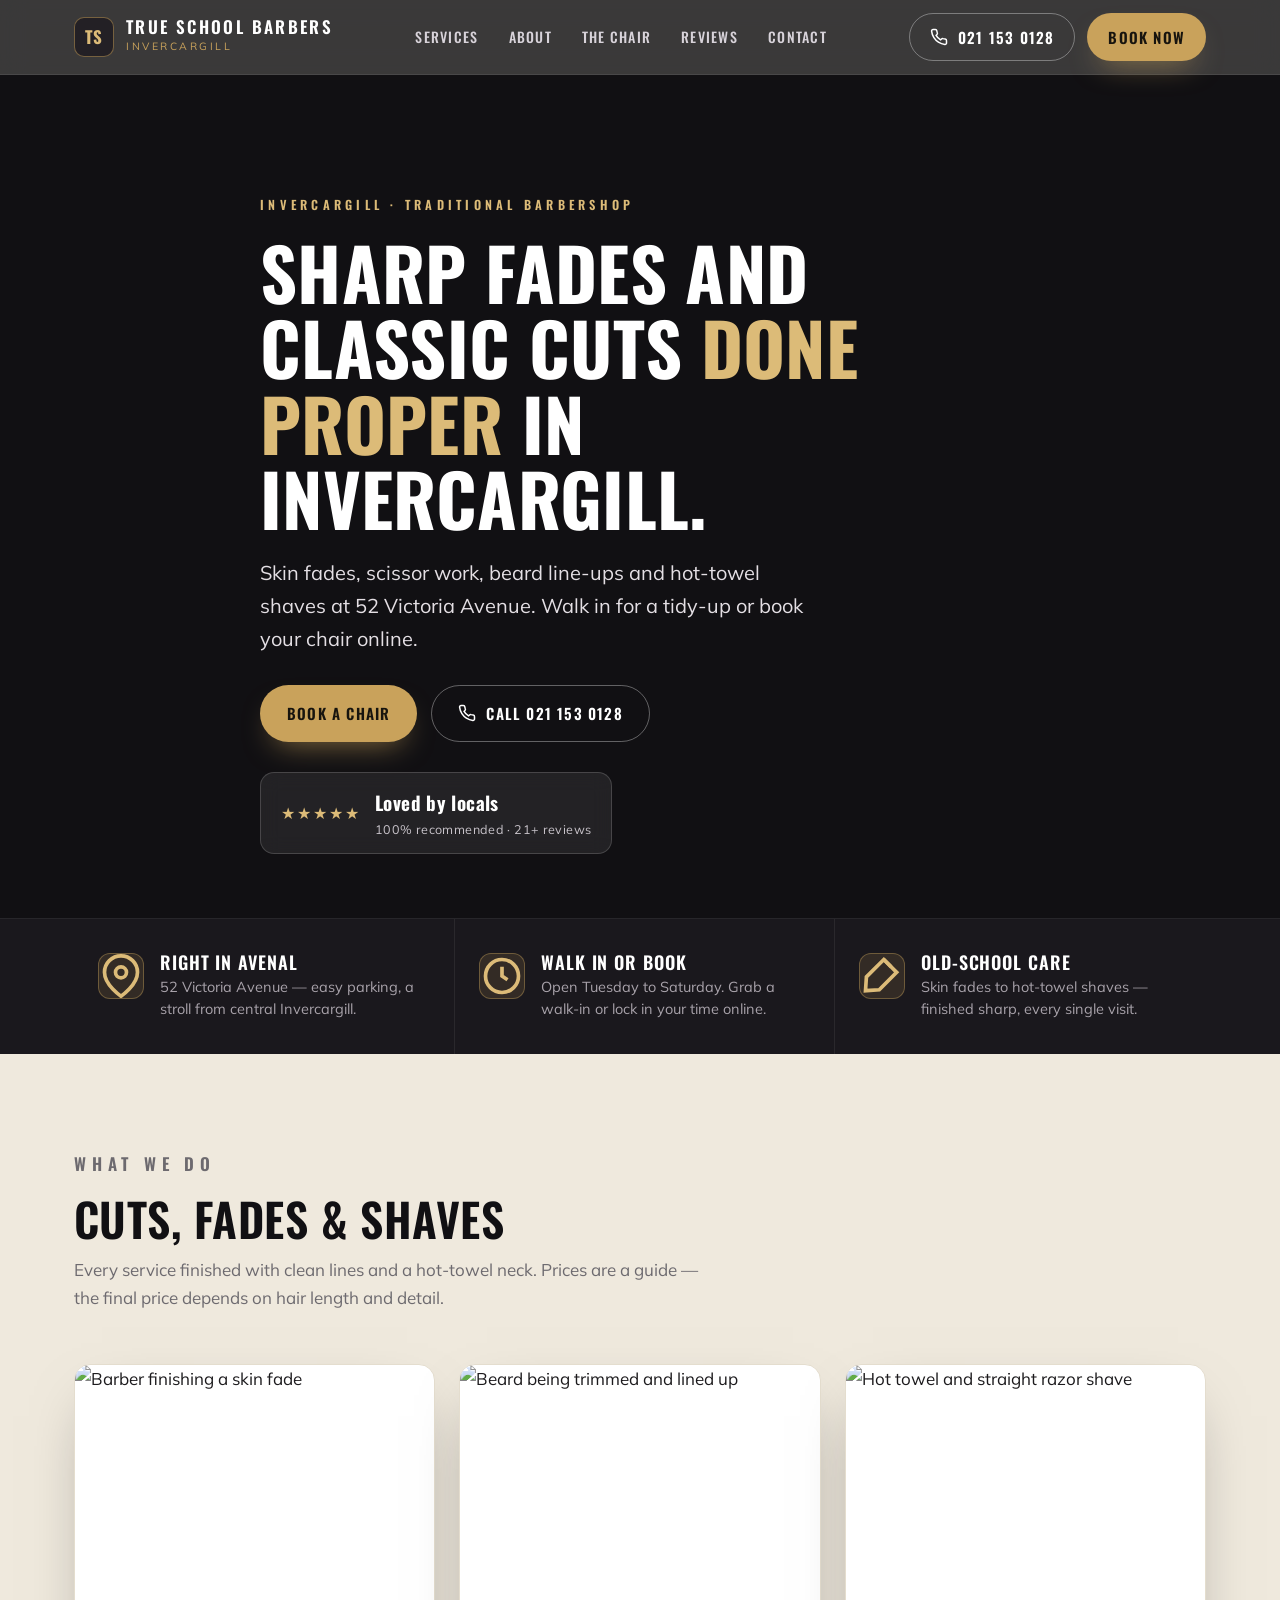
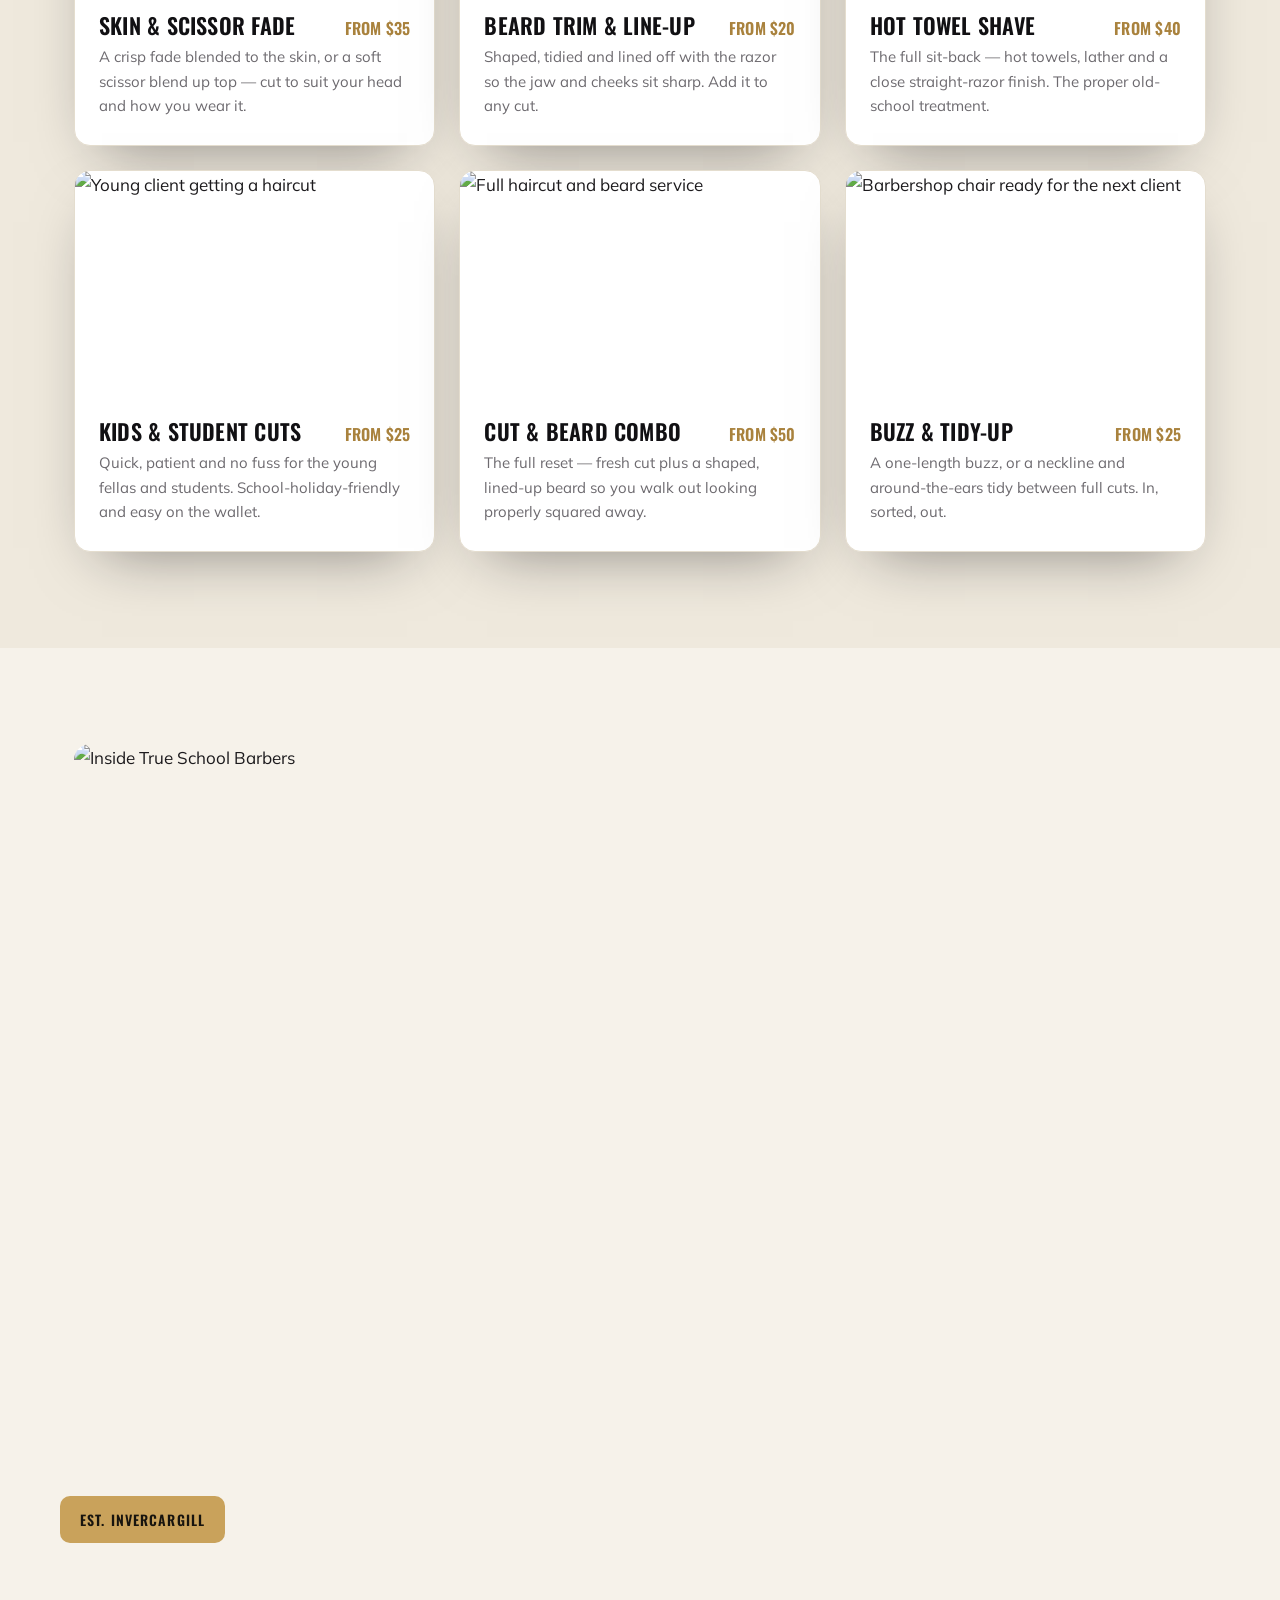
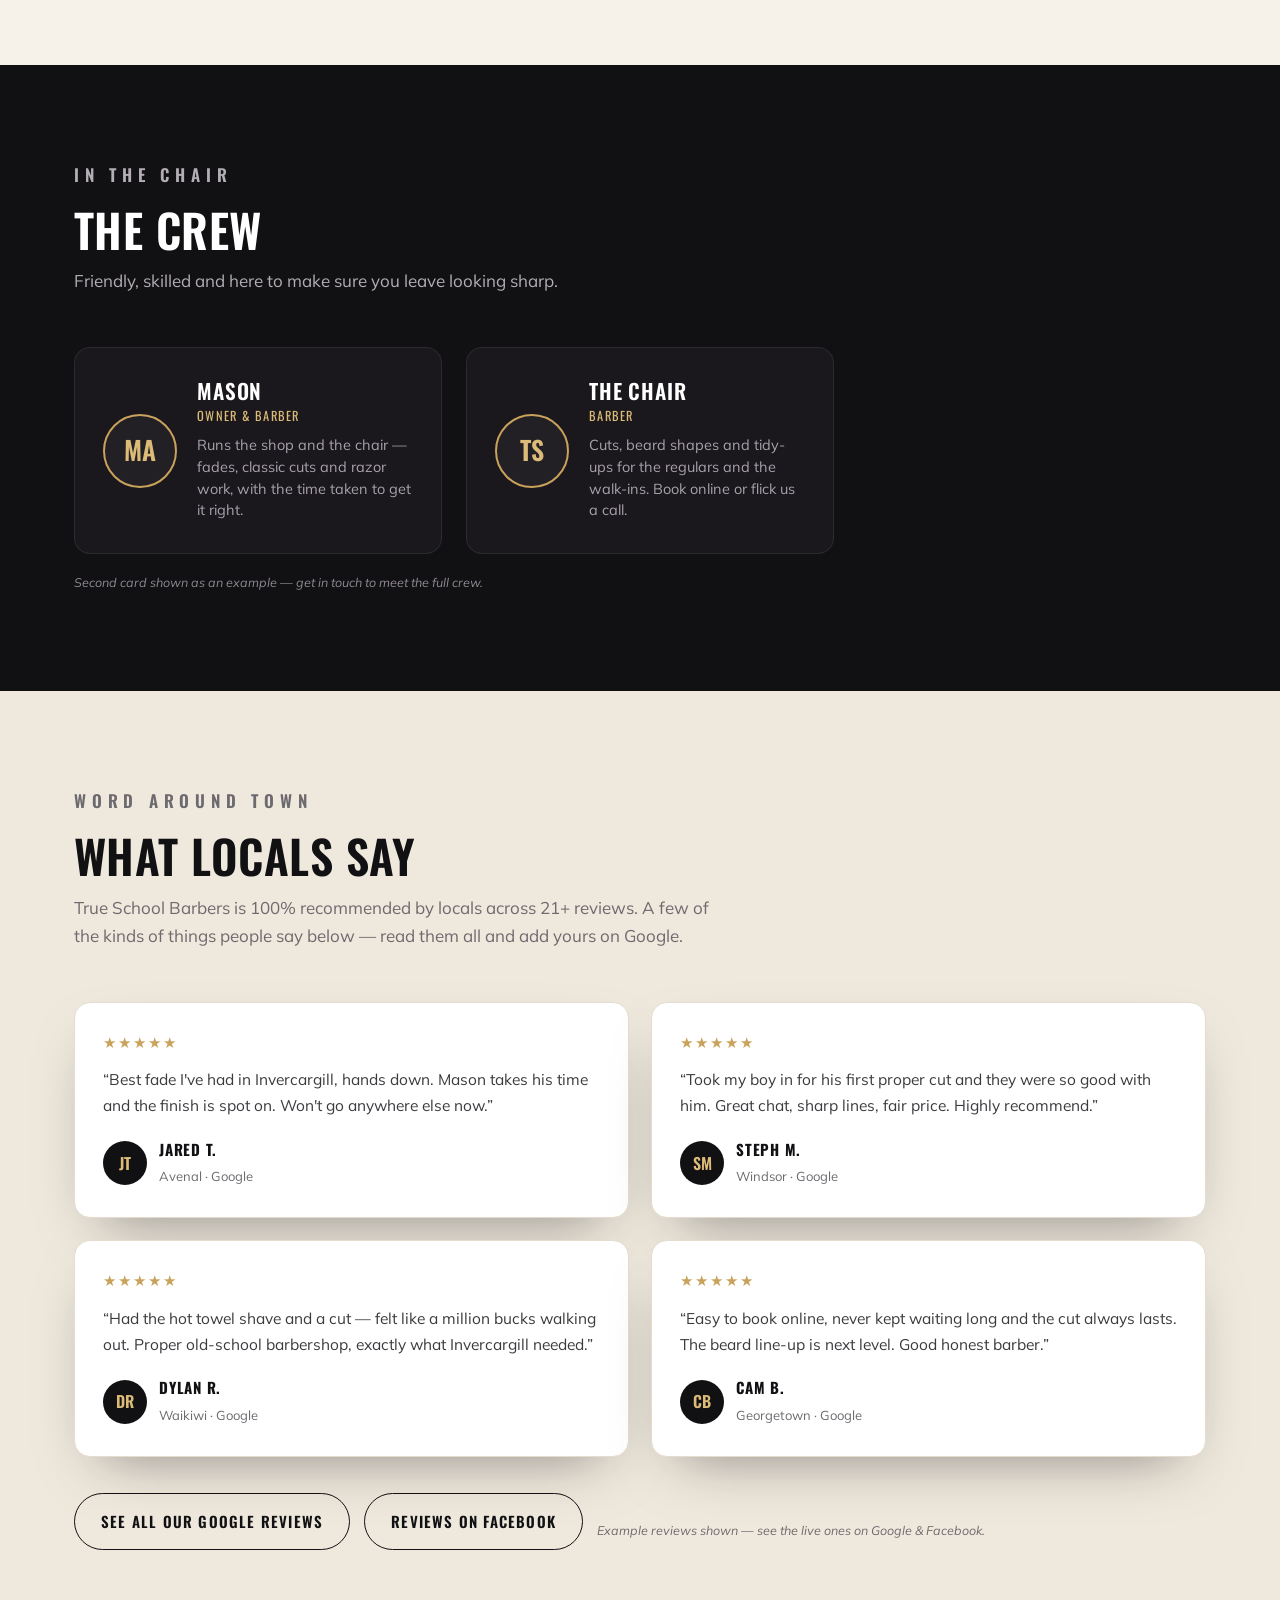
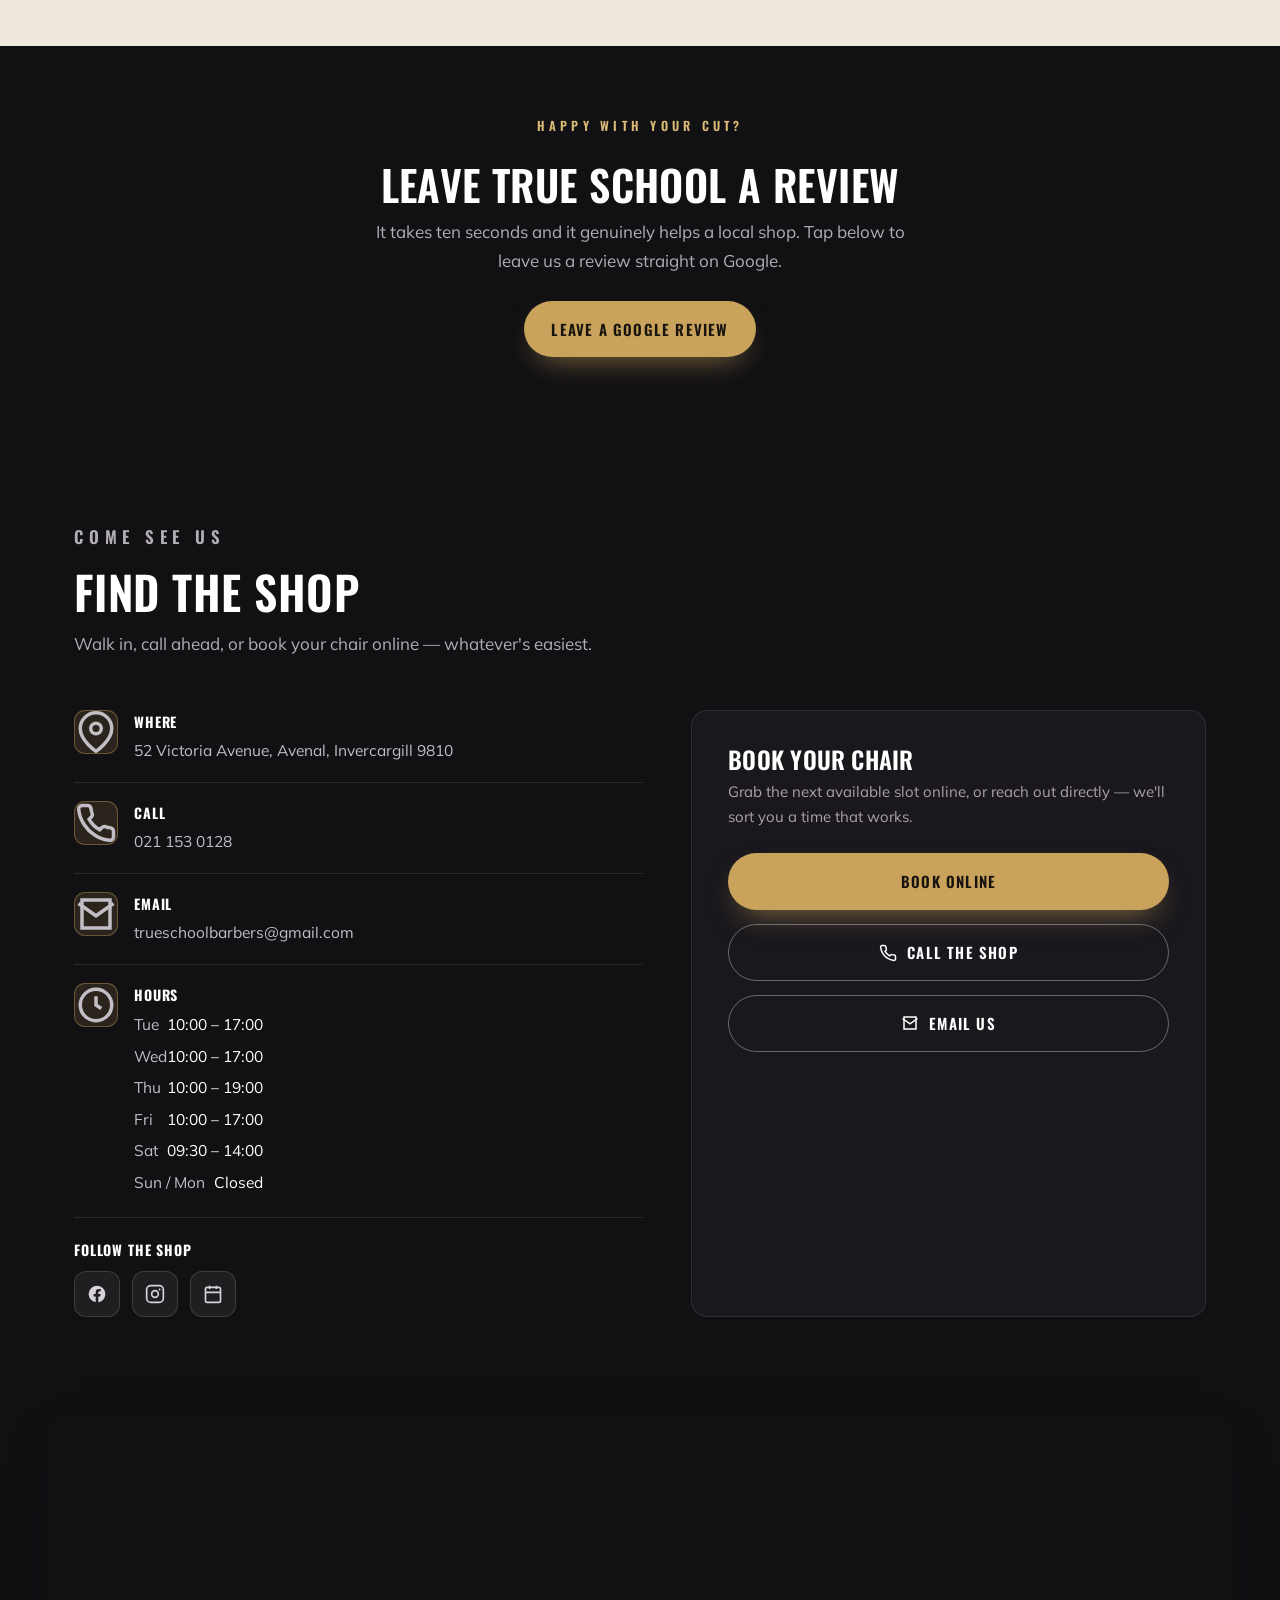
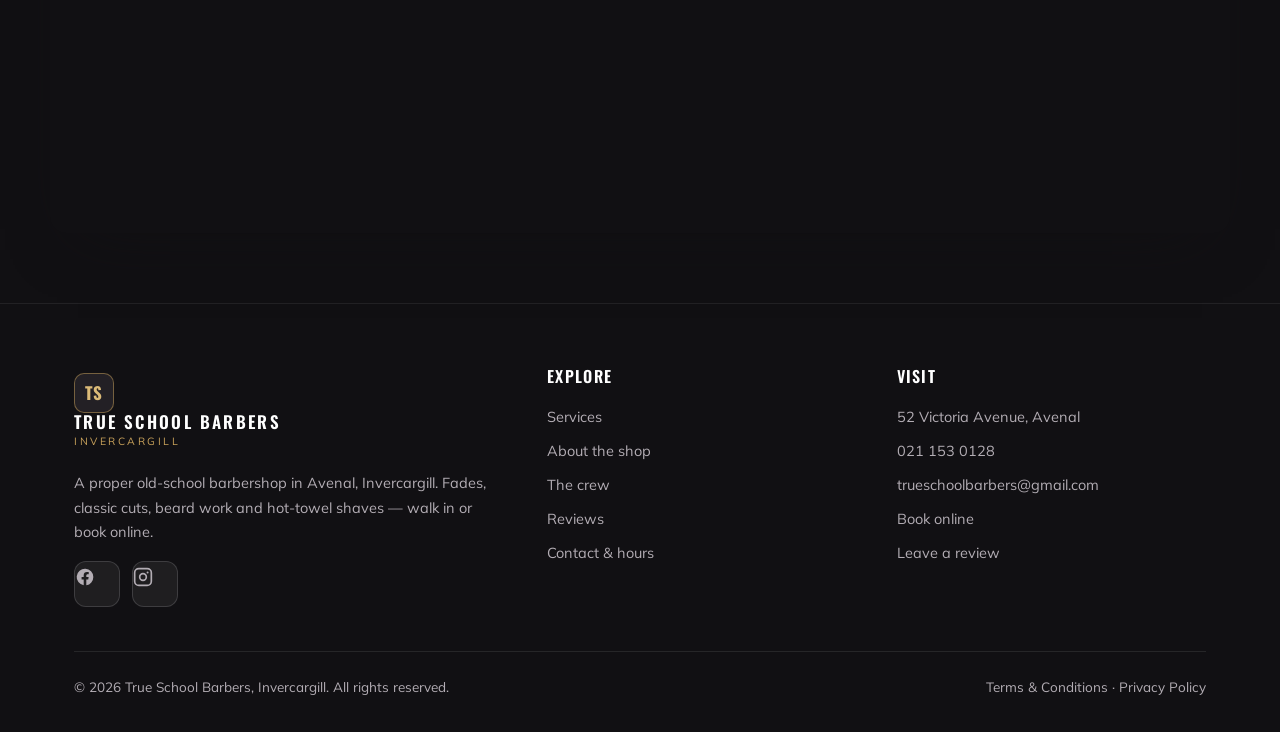
==== commit 5617bb19: "Rebuild: True School Barbers — Premium archetype, Oswald/Mulish" ====
--- a/index.html
+++ b/index.html
@@ -4,338 +4,580 @@
 <meta charset="UTF-8">
 <meta name="viewport" content="width=device-width, initial-scale=1">
 <title>True School Barbers | Barbershop, Invercargill</title>
-<meta name="description" content="Old-school barbering in central Invercargill. Skin fades, scissor cuts, beard trims and hot towel shaves at 52 Victoria Avenue. Walk-ins welcome or book online.">
+<meta name="description" content="Traditional barbershop in Invercargill. Skin fades, scissor cuts, beard trims and hot-towel shaves at 52 Victoria Avenue, Avenal. Walk in or book online.">
+<meta name="theme-color" content="#111013">
 <meta property="og:title" content="True School Barbers | Barbershop, Invercargill">
-<meta property="og:description" content="Fades, classic cuts, beards and hot towel shaves — a proper barbershop on Victoria Avenue, Invercargill. Walk-ins welcome.">
+<meta property="og:description" content="Sharp fades, classic cuts and hot-towel shaves in the heart of Invercargill. Book with Mason and the crew.">
 <meta property="og:type" content="business.business">
-<meta property="og:image" content="img/h2.jpg">
-<link rel="icon" href="data:image/svg+xml,<svg xmlns='http://www.w3.org/2000/svg' viewBox='0 0 100 100'><rect width='100' height='100' rx='18' fill='%23141110'/><text x='50' y='72' font-family='Arial Black,Arial' font-size='60' font-weight='900' fill='%23d43b30' text-anchor='middle'>T</text></svg>">
+<meta property="og:image" content="https://images.unsplash.com/photo-1585747860715-2ba37e788b70?auto=format&fit=crop&w=1200&q=80">
+<link rel="icon" href="data:image/svg+xml,%3Csvg xmlns='http://www.w3.org/2000/svg' viewBox='0 0 64 64'%3E%3Crect width='64' height='64' rx='12' fill='%23111013'/%3E%3Ctext x='32' y='44' font-family='Georgia,serif' font-size='34' font-weight='700' text-anchor='middle' fill='%23c9a25b'%3ETS%3C/text%3E%3C/svg%3E">
 <link rel="preconnect" href="https://fonts.googleapis.com">
 <link rel="preconnect" href="https://fonts.gstatic.com" crossorigin>
-<link href="https://fonts.googleapis.com/css2?family=Big+Shoulders+Display:wght@700;800;900&family=Space+Grotesk:wght@400;500;600;700&display=swap" rel="stylesheet">
-<link rel="stylesheet" href="styles.css">
+<link href="https://fonts.googleapis.com/css2?family=Oswald:wght@400;500;600;700&family=Mulish:wght@400;500;600;700;800&display=swap" rel="stylesheet">
+<style>
+:root{
+  --ink:#111013; --ink-2:#1a181d; --ink-3:#232025;
+  --bone:#f6f2ea; --bone-2:#efe9dd; --paper:#ffffff;
+  --gold:#c9a25b; --gold-2:#dcbb78; --gold-deep:#a9823d;
+  --text:#211f22; --muted:#6d6a6f; --line:#e4ddce;
+  --white:#f4f1ec;
+  --shadow:0 24px 60px -28px rgba(17,16,19,.5);
+  --radius:16px; --radius-sm:12px;
+  --wrap:1180px;
+}
+*{margin:0;padding:0;box-sizing:border-box}
+html{scroll-behavior:smooth;-webkit-text-size-adjust:100%}
+body{font-family:"Mulish",-apple-system,BlinkMacSystemFont,"Segoe UI",sans-serif;color:var(--text);background:var(--bone);line-height:1.65;font-size:17px;overflow-x:hidden}
+img{max-width:100%;display:block;image-orientation:from-image}
+a{color:inherit;text-decoration:none}
+h1,h2,h3,h4{font-family:"Oswald",sans-serif;font-weight:600;line-height:1.05;letter-spacing:.01em;text-transform:uppercase}
+.wrap{width:100%;max-width:var(--wrap);margin:0 auto;padding:0 24px}
+.eyebrow{font-family:"Oswald",sans-serif;text-transform:uppercase;letter-spacing:.34em;font-size:12.5px;font-weight:600;color:var(--gold-deep)}
+.section{padding:96px 0}
+.section-head{max-width:640px;margin-bottom:52px}
+.section-head h2{font-size:clamp(30px,5vw,46px);margin:16px 0 14px;color:var(--ink)}
+.section-head p{color:var(--muted);font-size:17px}
+.dark{background:var(--ink);color:var(--white)}
+.dark h2{color:#fff}
+.dark .muted,.dark p{color:#b3adb4}
+.bone-2{background:var(--bone-2)}
+
+.btn{display:inline-flex;align-items:center;gap:10px;font-family:"Oswald",sans-serif;text-transform:uppercase;letter-spacing:.08em;font-weight:600;font-size:15px;padding:15px 26px;border-radius:999px;cursor:pointer;transition:transform .25s ease,box-shadow .25s ease,background .25s ease,color .25s ease;border:1.5px solid transparent;min-height:48px}
+.btn svg{width:18px;height:18px}
+.btn-gold{background:var(--gold);color:#17140e;box-shadow:0 14px 30px -14px rgba(201,162,91,.7)}
+.btn-gold:hover{background:var(--gold-2);transform:translateY(-2px)}
+.btn-dark{background:var(--ink);color:var(--white)}
+.btn-dark:hover{background:var(--ink-3);transform:translateY(-2px)}
+.btn-ghost{background:transparent;border-color:rgba(255,255,255,.34);color:#fff}
+.btn-ghost:hover{border-color:var(--gold);color:var(--gold-2);transform:translateY(-2px)}
+.btn-line{background:transparent;border-color:var(--ink);color:var(--ink)}
+.btn-line:hover{background:var(--ink);color:#fff;transform:translateY(-2px)}
+
+#intro{position:fixed;inset:0;z-index:9999;background:var(--ink);display:flex;align-items:center;justify-content:center;flex-direction:column;gap:20px;transition:opacity .7s ease,visibility .7s ease}
+#intro.hide{opacity:0;visibility:hidden}
+#intro .pole{width:9px;height:66px;border-radius:6px;background:repeating-linear-gradient(45deg,var(--gold) 0 8px,#e9e4da 8px 16px,#b9433a 16px 24px);animation:spin 1.1s linear infinite;box-shadow:0 0 0 3px rgba(255,255,255,.06)}
+#intro .il{font-family:"Oswald",sans-serif;color:var(--white);letter-spacing:.3em;text-transform:uppercase;font-size:15px}
+#intro .il b{color:var(--gold-2)}
+@keyframes spin{to{background-position:0 -32px}}
+
+.reveal{opacity:0;transform:translateY(26px);transition:opacity .7s ease,transform .7s ease}
+.reveal.in{opacity:1;transform:none}
+
+header.nav{position:sticky;top:0;z-index:900;background:rgba(17,16,19,.82);backdrop-filter:blur(12px);border-bottom:1px solid rgba(255,255,255,.08)}
+.nav-in{display:flex;align-items:center;justify-content:space-between;height:74px}
+.brand{display:flex;align-items:center;gap:12px;color:#fff}
+.brand .mark{width:40px;height:40px;border-radius:10px;background:var(--ink-3);border:1px solid rgba(201,162,91,.5);display:grid;place-items:center;font-family:"Oswald",sans-serif;color:var(--gold-2);font-weight:700;font-size:17px;letter-spacing:.02em}
+.brand b{font-family:"Oswald",sans-serif;text-transform:uppercase;letter-spacing:.14em;font-size:17px;font-weight:600;color:#fff;line-height:1;display:block}
+.brand em{display:block;font-family:"Mulish";font-size:10.5px;letter-spacing:.24em;color:var(--gold);text-transform:uppercase;margin-top:3px;font-style:normal}
+.nav-links{display:flex;align-items:center;gap:30px}
+.nav-links a.link{font-family:"Oswald",sans-serif;text-transform:uppercase;letter-spacing:.09em;font-size:14px;color:#d8d3da;font-weight:500;transition:color .2s}
+.nav-links a.link:hover{color:var(--gold-2)}
+.nav-cta{display:flex;align-items:center;gap:12px}
+.nav-cta .btn{padding:11px 20px;min-height:44px}
+.burger{display:none;background:none;border:1px solid rgba(255,255,255,.24);border-radius:10px;width:46px;height:44px;cursor:pointer;flex-direction:column;gap:5px;align-items:center;justify-content:center}
+.burger span{width:22px;height:2px;background:#fff;border-radius:2px;transition:.3s}
+.mobile-menu{display:none;background:var(--ink-2);border-bottom:1px solid rgba(255,255,255,.08)}
+.mobile-menu.open{display:block}
+.mobile-menu a{display:block;padding:15px 24px;color:#e2dde4;font-family:"Oswald",sans-serif;text-transform:uppercase;letter-spacing:.08em;font-size:16px;border-bottom:1px solid rgba(255,255,255,.06)}
+.mobile-menu .mrow{display:flex;gap:12px;padding:18px 24px}
+.mobile-menu .mrow .btn{flex:1;justify-content:center}
+
+.hero{position:relative;min-height:92vh;background:var(--ink);display:flex;align-items:flex-end;overflow:hidden}
+.hero-bg{position:absolute;inset:0;z-index:0}
+.hero-bg .slide{position:absolute;inset:0;background-size:cover;background-position:center;opacity:0;transition:opacity 1.6s ease;filter:saturate(.82) contrast(1.05)}
+.hero-bg .slide.on{opacity:1}
+.hero-scrim{position:absolute;inset:0;z-index:1;background:linear-gradient(180deg,rgba(17,16,19,.62) 0%,rgba(17,16,19,.5) 40%,rgba(17,16,19,.9) 100%)}
+.hero-in{position:relative;z-index:2;padding:120px 0 64px;max-width:760px}
+.hero .eyebrow{color:var(--gold-2)}
+.hero h1{color:#fff;font-size:clamp(38px,7vw,72px);font-weight:700;margin:18px 0 20px;letter-spacing:.005em}
+.hero h1 em{font-style:normal;color:var(--gold-2)}
+.hero p.lead{color:#e4dfe4;font-size:clamp(17px,2.4vw,20px);max-width:560px;margin-bottom:30px}
+.hero-cta{display:flex;flex-wrap:wrap;gap:14px}
+.rating-badge{display:inline-flex;align-items:center;gap:14px;margin-top:30px;padding:14px 20px;border-radius:14px;background:rgba(255,255,255,.08);backdrop-filter:blur(10px);border:1px solid rgba(255,255,255,.16)}
+.rating-badge .stars{color:var(--gold-2);letter-spacing:2px;font-size:16px}
+.rating-badge b{font-family:"Oswald";color:#fff;font-size:19px;letter-spacing:.02em}
+.rating-badge small{display:block;color:#c8c3ca;font-size:12.5px;letter-spacing:.03em}
+
+.trust{background:var(--ink-2);border-top:1px solid rgba(255,255,255,.06)}
+.trust-grid{display:grid;grid-template-columns:repeat(3,1fr);gap:8px}
+.trust-item{display:flex;gap:16px;align-items:flex-start;padding:34px 24px}
+.trust-item+.trust-item{border-left:1px solid rgba(255,255,255,.07)}
+.trust-item .ic{flex:none;width:46px;height:46px;border-radius:12px;background:rgba(201,162,91,.14);border:1px solid rgba(201,162,91,.4);display:grid;place-items:center;color:var(--gold-2)}
+.trust-item h4{color:#fff;font-size:18px;letter-spacing:.05em;margin-bottom:4px}
+.trust-item p{color:#a8a2aa;font-size:14.5px;line-height:1.5}
+
+.svc-grid{display:grid;grid-template-columns:repeat(3,1fr);gap:24px}
+.svc-card{background:var(--paper);border-radius:var(--radius);overflow:hidden;box-shadow:var(--shadow);border:1px solid var(--line);transition:transform .3s ease,box-shadow .3s ease}
+.svc-card:hover{transform:translateY(-6px);box-shadow:0 34px 70px -30px rgba(17,16,19,.55)}
+.svc-card .ph{aspect-ratio:16/10;overflow:hidden}
+.svc-card .ph img{width:100%;height:100%;object-fit:cover;filter:saturate(.82) contrast(1.05);transition:transform .6s ease}
+.svc-card:hover .ph img{transform:scale(1.06)}
+.svc-body{padding:24px 24px 26px}
+.svc-body h3{font-size:22px;color:var(--ink);margin-bottom:8px;display:flex;justify-content:space-between;align-items:baseline;gap:10px}
+.svc-body h3 .price{font-size:16px;color:var(--gold-deep);font-weight:600;white-space:nowrap}
+.svc-body p{color:var(--muted);font-size:15px}
+
+.about-grid{display:grid;grid-template-columns:1fr 1fr;gap:56px;align-items:center}
+.about-media{position:relative}
+.about-media img{width:100%;aspect-ratio:4/3;object-fit:cover;border-radius:var(--radius);filter:saturate(.82) contrast(1.05)}
+.about-media .tag{position:absolute;left:-14px;bottom:26px;background:var(--gold);color:#17140e;font-family:"Oswald";text-transform:uppercase;letter-spacing:.08em;font-weight:600;font-size:14px;padding:12px 20px;border-radius:10px;box-shadow:var(--shadow)}
+.about-copy h2{font-size:clamp(30px,4.5vw,44px);color:var(--ink);margin:14px 0 18px}
+.about-copy p{color:#4c494e;margin-bottom:16px}
+.checks{list-style:none;margin-top:22px;display:grid;gap:12px}
+.checks li{display:flex;gap:13px;align-items:flex-start;font-weight:600;color:var(--ink);font-size:16px}
+.checks li svg{flex:none;width:24px;height:24px;color:var(--gold-deep);margin-top:1px}
+
+.crew-grid{display:grid;grid-template-columns:repeat(2,1fr);gap:24px;max-width:760px}
+.crew-card{background:var(--ink-2);border:1px solid rgba(255,255,255,.08);border-radius:var(--radius);padding:32px 28px;display:flex;gap:20px;align-items:center}
+.crew-card .av{flex:none;width:74px;height:74px;border-radius:50%;background:var(--ink-3);border:2px solid var(--gold);display:grid;place-items:center;font-family:"Oswald";font-size:26px;color:var(--gold-2);font-weight:600}
+.crew-card h3{color:#fff;font-size:21px;letter-spacing:.04em}
+.crew-card .role{color:var(--gold-2);font-family:"Oswald";text-transform:uppercase;letter-spacing:.1em;font-size:12.5px;margin:3px 0 8px}
+.crew-card p{color:#a8a2aa;font-size:14.5px;line-height:1.5}
+.badge-note{display:inline-block;margin-top:18px;font-size:12.5px;color:var(--muted);font-style:italic}
+.dark .badge-note{color:#8f8992}
+
+.rev-grid{display:grid;grid-template-columns:repeat(2,1fr);gap:22px}
+.rev-card{background:var(--paper);border:1px solid var(--line);border-radius:var(--radius);padding:28px;box-shadow:var(--shadow)}
+.rev-card .stars{color:var(--gold);letter-spacing:2px;font-size:15px;margin-bottom:12px}
+.rev-card p{color:#3c3a3e;font-size:15.5px;margin-bottom:18px}
+.rev-card .who{display:flex;align-items:center;gap:12px}
+.rev-card .who .ini{width:44px;height:44px;border-radius:50%;background:var(--ink);color:var(--gold-2);display:grid;place-items:center;font-family:"Oswald";font-weight:600;font-size:16px}
+.rev-card .who b{display:block;font-family:"Oswald";text-transform:uppercase;letter-spacing:.05em;color:var(--ink);font-size:15px}
+.rev-card .who small{color:var(--muted);font-size:13px}
+.rev-actions{margin-top:36px;display:flex;flex-wrap:wrap;gap:14px;align-items:center}
+
+.review-banner{background:var(--ink);text-align:center}
+.review-banner .wrap{padding-top:70px;padding-bottom:70px}
+.review-banner h2{font-size:clamp(28px,4.5vw,42px);color:#fff;margin-bottom:12px}
+.review-banner p{color:#b3adb4;max-width:560px;margin:0 auto 26px}
+
+.contact-grid{display:grid;grid-template-columns:1.05fr .95fr;gap:48px}
+.contact-info .row{display:flex;gap:16px;align-items:flex-start;padding:18px 0;border-bottom:1px solid rgba(255,255,255,.1)}
+.contact-info .row:first-of-type{padding-top:0}
+.contact-info .ic{flex:none;width:44px;height:44px;border-radius:11px;background:rgba(201,162,91,.14);border:1px solid rgba(201,162,91,.4);display:grid;place-items:center;color:var(--gold-2)}
+.contact-info .row b{display:block;font-family:"Oswald";text-transform:uppercase;letter-spacing:.06em;color:#fff;font-size:14px;margin-bottom:3px}
+.contact-info .row a,.contact-info .row span{color:#c3bec6;font-size:15.5px}
+.contact-info .row a:hover{color:var(--gold-2)}
+.hours-list{list-style:none;font-size:15px;color:#c3bec6}
+.hours-list li{display:flex;justify-content:space-between;max-width:280px;padding:3px 0}
+.hours-list li span:last-child{color:#fff}
+.contact-card{background:var(--ink-2);border:1px solid rgba(255,255,255,.09);border-radius:var(--radius);padding:36px}
+.contact-card h3{color:#fff;font-size:24px;margin-bottom:8px}
+.contact-card p{color:#a8a2aa;font-size:15px;margin-bottom:24px}
+.contact-card .btn{width:100%;justify-content:center;margin-bottom:14px}
+.socials{display:flex;gap:12px;margin-top:6px}
+.socials a{width:46px;height:46px;border-radius:12px;background:rgba(255,255,255,.06);border:1px solid rgba(255,255,255,.14);display:grid;place-items:center;color:#d8d3da;transition:.25s}
+.socials a:hover{background:var(--gold);color:#17140e;border-color:var(--gold);transform:translateY(-3px)}
+.socials a svg{width:20px;height:20px}
+
+.map-wrap{padding:0 24px}
+.map-inner{max-width:var(--wrap);margin:0 auto}
+.map-inner iframe{width:100%;height:420px;border:0;border-radius:var(--radius);filter:saturate(.9) contrast(1.02);box-shadow:var(--shadow);display:block}
+
+footer{background:var(--ink);color:#b3adb4;padding:64px 0 34px;border-top:1px solid rgba(255,255,255,.07)}
+.foot-grid{display:grid;grid-template-columns:1.4fr 1fr 1fr;gap:40px;margin-bottom:44px}
+.foot-grid h4{color:#fff;font-size:16px;letter-spacing:.08em;margin-bottom:16px}
+.foot-grid p{font-size:14.5px;line-height:1.7}
+.foot-grid a{display:block;color:#b3adb4;font-size:14.5px;padding:5px 0;transition:color .2s}
+.foot-grid a:hover{color:var(--gold-2)}
+.foot-brand .brand{margin-bottom:16px}
+.foot-bottom{border-top:1px solid rgba(255,255,255,.09);padding-top:24px;display:flex;justify-content:space-between;flex-wrap:wrap;gap:12px;font-size:13.5px}
+.foot-bottom a{color:#b3adb4}.foot-bottom a:hover{color:var(--gold-2)}
+
+@media(max-width:900px){
+  .section{padding:70px 0}
+  .trust-grid{grid-template-columns:1fr}
+  .trust-item+.trust-item{border-left:0;border-top:1px solid rgba(255,255,255,.07)}
+  .svc-grid{grid-template-columns:1fr 1fr}
+  .about-grid{grid-template-columns:1fr;gap:34px}
+  .about-media .tag{left:16px}
+  .contact-grid{grid-template-columns:1fr;gap:30px}
+  .foot-grid{grid-template-columns:1fr 1fr}
+}
+@media(max-width:640px){
+  body{font-size:16px}
+  .nav-links,.nav-cta .callbtn{display:none}
+  .burger{display:flex}
+  .hero{min-height:88vh}
+  .hero-in{padding-top:80px}
+  .hero-cta{flex-direction:column;align-items:stretch}
+  .hero-cta .btn{justify-content:center}
+  .svc-grid{grid-template-columns:1fr}
+  .crew-grid{grid-template-columns:1fr}
+  .rev-grid{grid-template-columns:1fr}
+  .foot-grid{grid-template-columns:1fr;gap:28px}
+  .map-inner iframe{height:340px}
+  .section-head{margin-bottom:36px}
+}
+</style>
 </head>
 <body>
 
-<!-- Intro -->
-<div id="intro">
-  <div class="intro-mark">TRUE SCHOOL<br><span>BARBERS</span></div>
-  <div class="intro-line"></div>
-  <div class="intro-sub">Invercargill</div>
+<div id="intro" aria-hidden="true">
+  <div class="pole"></div>
+  <div class="il"><b>TRUE SCHOOL</b> BARBERS</div>
 </div>
 
-<!-- Nav -->
 <header class="nav">
-  <div class="wrap nav-inner">
-    <a class="brand" href="index.html" aria-label="True School Barbers home">
-      <span class="pole" aria-hidden="true"></span>
-      <span class="mark">TRUE&nbsp;SCHOOL<span>.</span></span>
+  <div class="wrap nav-in">
+    <a href="#top" class="brand" aria-label="True School Barbers home">
+      <span class="mark">TS</span>
+      <span><b>True School Barbers</b><em>Invercargill</em></span>
     </a>
-    <nav>
-      <ul class="nav-links">
-        <li><a href="#services">Services</a></li>
-        <li><a href="#about">About</a></li>
-        <li><a href="#crew">The Chairs</a></li>
-        <li><a href="#reviews">Reviews</a></li>
-        <li><a href="#contact">Contact</a></li>
-        <li><a class="mobile-call" href="tel:+64211530128">Call 021 153 0128</a></li>
+    <nav class="nav-links" aria-label="Primary">
+      <a class="link" href="#services">Services</a>
+      <a class="link" href="#about">About</a>
+      <a class="link" href="#crew">The Chair</a>
+      <a class="link" href="#reviews">Reviews</a>
+      <a class="link" href="#contact">Contact</a>
+    </nav>
+    <div class="nav-cta">
+      <a class="btn btn-ghost callbtn" href="tel:+64211530128">
+        <svg viewBox="0 0 24 24" fill="none" stroke="currentColor" stroke-width="2"><path d="M22 16.92v3a2 2 0 0 1-2.18 2 19.79 19.79 0 0 1-8.63-3.07 19.5 19.5 0 0 1-6-6 19.79 19.79 0 0 1-3.07-8.67A2 2 0 0 1 4.11 2h3a2 2 0 0 1 2 1.72c.13.94.35 1.86.66 2.75a2 2 0 0 1-.45 2.11L8.09 9.91a16 16 0 0 0 6 6l1.33-1.33a2 2 0 0 1 2.11-.45c.89.31 1.81.53 2.75.66A2 2 0 0 1 22 16.92z"/></svg>
+        021 153 0128
+      </a>
+      <a class="btn btn-gold" href="https://bookings.gettimely.com/trueschoolbarbers/bb/book" target="_blank" rel="noopener">Book Now</a>
+      <button class="burger" aria-label="Open menu" id="burger"><span></span><span></span><span></span></button>
+    </div>
+  </div>
+  <div class="mobile-menu" id="mobileMenu">
+    <a href="#services">Services</a>
+    <a href="#about">About</a>
+    <a href="#crew">The Chair</a>
+    <a href="#reviews">Reviews</a>
+    <a href="#contact">Contact</a>
+    <div class="mrow">
+      <a class="btn btn-line" href="tel:+64211530128" style="color:#fff;border-color:rgba(255,255,255,.35)">Call</a>
+      <a class="btn btn-gold" href="https://bookings.gettimely.com/trueschoolbarbers/bb/book" target="_blank" rel="noopener">Book</a>
+    </div>
+  </div>
+</header>
+
+<!-- HERO -->
+<section class="hero" id="top">
+  <div class="hero-bg" id="heroBg">
+    <div class="slide on" style="background-image:url('https://images.unsplash.com/photo-1585747860715-2ba37e788b70?auto=format&fit=crop&w=1900&q=80')"></div>
+    <div class="slide" style="background-image:url('https://images.unsplash.com/photo-1503951914875-452162b0f3f1?auto=format&fit=crop&w=1900&q=80')"></div>
+    <div class="slide" style="background-image:url('https://images.unsplash.com/photo-1599351431202-1e0f0137899a?auto=format&fit=crop&w=1900&q=80')"></div>
+    <div class="slide" style="background-image:url('https://images.unsplash.com/photo-1503443207922-dff7d543fd0e?auto=format&fit=crop&w=1900&q=80')"></div>
+  </div>
+  <div class="hero-scrim"></div>
+  <div class="wrap hero-in">
+    <p class="eyebrow">Invercargill · Traditional Barbershop</p>
+    <h1>Sharp fades and classic cuts <em>done proper</em> in Invercargill.</h1>
+    <p class="lead">Skin fades, scissor work, beard line-ups and hot-towel shaves at 52 Victoria Avenue. Walk in for a tidy-up or book your chair online.</p>
+    <div class="hero-cta">
+      <a class="btn btn-gold" href="https://bookings.gettimely.com/trueschoolbarbers/bb/book" target="_blank" rel="noopener">Book a chair</a>
+      <a class="btn btn-ghost" href="tel:+64211530128">
+        <svg viewBox="0 0 24 24" fill="none" stroke="currentColor" stroke-width="2"><path d="M22 16.92v3a2 2 0 0 1-2.18 2 19.79 19.79 0 0 1-8.63-3.07 19.5 19.5 0 0 1-6-6 19.79 19.79 0 0 1-3.07-8.67A2 2 0 0 1 4.11 2h3a2 2 0 0 1 2 1.72c.13.94.35 1.86.66 2.75a2 2 0 0 1-.45 2.11L8.09 9.91a16 16 0 0 0 6 6l1.33-1.33a2 2 0 0 1 2.11-.45c.89.31 1.81.53 2.75.66A2 2 0 0 1 22 16.92z"/></svg>
+        Call 021 153 0128
+      </a>
+    </div>
+    <div class="rating-badge">
+      <span class="stars">★★★★★</span>
+      <div><b>Loved by locals</b><small>100% recommended · 21+ reviews</small></div>
+    </div>
+  </div>
+</section>
+
+<!-- TRUST -->
+<section class="trust">
+  <div class="wrap">
+    <div class="trust-grid">
+      <div class="trust-item reveal">
+        <span class="ic"><svg viewBox="0 0 24 24" fill="none" stroke="currentColor" stroke-width="2"><path d="M21 10c0 7-9 13-9 13s-9-6-9-13a9 9 0 0 1 18 0z"/><circle cx="12" cy="10" r="3"/></svg></span>
+        <div><h4>Right in Avenal</h4><p>52 Victoria Avenue — easy parking, a stroll from central Invercargill.</p></div>
+      </div>
+      <div class="trust-item reveal">
+        <span class="ic"><svg viewBox="0 0 24 24" fill="none" stroke="currentColor" stroke-width="2"><circle cx="12" cy="12" r="9"/><path d="M12 7v5l3 2"/></svg></span>
+        <div><h4>Walk in or book</h4><p>Open Tuesday to Saturday. Grab a walk-in or lock in your time online.</p></div>
+      </div>
+      <div class="trust-item reveal">
+        <span class="ic"><svg viewBox="0 0 24 24" fill="none" stroke="currentColor" stroke-width="2"><path d="M14.5 4.5 20 10l-9.5 9.5L3 20l.5-7.5L13 3z"/><path d="M13 3l4 4"/></svg></span>
+        <div><h4>Old-school care</h4><p>Skin fades to hot-towel shaves — finished sharp, every single visit.</p></div>
+      </div>
+    </div>
+  </div>
+</section>
+
+<!-- SERVICES -->
+<section class="section bone-2" id="services">
+  <div class="wrap">
+    <div class="section-head reveal">
+      <p class="eyebrow">What we do</p>
+      <h2>Cuts, fades &amp; shaves</h2>
+      <p>Every service finished with clean lines and a hot-towel neck. Prices are a guide — the final price depends on hair length and detail.</p>
+    </div>
+    <div class="svc-grid">
+      <article class="svc-card reveal">
+        <div class="ph"><img src="https://images.unsplash.com/photo-1599351431202-1e0f0137899a?auto=format&fit=crop&w=900&q=80" alt="Barber finishing a skin fade" loading="lazy" width="900" height="563"></div>
+        <div class="svc-body"><h3>Skin &amp; Scissor Fade <span class="price">from $35</span></h3><p>A crisp fade blended to the skin, or a soft scissor blend up top — cut to suit your head and how you wear it.</p></div>
+      </article>
+      <article class="svc-card reveal">
+        <div class="ph"><img src="https://images.unsplash.com/photo-1605497788044-5a32c7078486?auto=format&fit=crop&w=900&q=80" alt="Beard being trimmed and lined up" loading="lazy" width="900" height="563"></div>
+        <div class="svc-body"><h3>Beard Trim &amp; Line-up <span class="price">from $20</span></h3><p>Shaped, tidied and lined off with the razor so the jaw and cheeks sit sharp. Add it to any cut.</p></div>
+      </article>
+      <article class="svc-card reveal">
+        <div class="ph"><img src="https://images.unsplash.com/photo-1521590832167-7bcbfaa6381f?auto=format&fit=crop&w=900&q=80" alt="Hot towel and straight razor shave" loading="lazy" width="900" height="563"></div>
+        <div class="svc-body"><h3>Hot Towel Shave <span class="price">from $40</span></h3><p>The full sit-back — hot towels, lather and a close straight-razor finish. The proper old-school treatment.</p></div>
+      </article>
+      <article class="svc-card reveal">
+        <div class="ph"><img src="https://images.unsplash.com/photo-1512690459411-b9245aed614b?auto=format&fit=crop&w=900&q=80" alt="Young client getting a haircut" loading="lazy" width="900" height="563"></div>
+        <div class="svc-body"><h3>Kids &amp; Student Cuts <span class="price">from $25</span></h3><p>Quick, patient and no fuss for the young fellas and students. School-holiday-friendly and easy on the wallet.</p></div>
+      </article>
+      <article class="svc-card reveal">
+        <div class="ph"><img src="https://images.unsplash.com/photo-1585747860715-2ba37e788b70?auto=format&fit=crop&w=900&q=80" alt="Full haircut and beard service" loading="lazy" width="900" height="563"></div>
+        <div class="svc-body"><h3>Cut &amp; Beard Combo <span class="price">from $50</span></h3><p>The full reset — fresh cut plus a shaped, lined-up beard so you walk out looking properly squared away.</p></div>
+      </article>
+      <article class="svc-card reveal">
+        <div class="ph"><img src="https://images.unsplash.com/photo-1503951914875-452162b0f3f1?auto=format&fit=crop&w=900&q=80" alt="Barbershop chair ready for the next client" loading="lazy" width="900" height="563"></div>
+        <div class="svc-body"><h3>Buzz &amp; Tidy-up <span class="price">from $25</span></h3><p>A one-length buzz, or a neckline and around-the-ears tidy between full cuts. In, sorted, out.</p></div>
+      </article>
+    </div>
+  </div>
+</section>
+
+<!-- ABOUT -->
+<section class="section" id="about">
+  <div class="wrap about-grid">
+    <div class="about-media reveal">
+      <img src="https://images.unsplash.com/photo-1503443207922-dff7d543fd0e?auto=format&fit=crop&w=1100&q=80" alt="Inside True School Barbers" width="1100" height="825" loading="lazy">
+      <span class="tag">Est. Invercargill</span>
+    </div>
+    <div class="about-copy reveal">
+      <p class="eyebrow">The shop</p>
+      <h2>A proper barbershop, not a quick clip</h2>
+      <p>True School Barbers is a local Invercargill shop built on the old-school idea that a haircut should be worth sitting down for. Mason and the crew take the time to get the shape right, tidy every line and send you out feeling sorted.</p>
+      <p>Whether it's a weekly skin fade, a beard shape-up or the full hot-towel shave, you get honest barbering, good chat and a clean chair every time.</p>
+      <ul class="checks">
+        <li><svg viewBox="0 0 24 24" fill="none" stroke="currentColor" stroke-width="2.4"><path d="M20 6 9 17l-5-5"/></svg>Locally owned and run in Avenal, Invercargill</li>
+        <li><svg viewBox="0 0 24 24" fill="none" stroke="currentColor" stroke-width="2.4"><path d="M20 6 9 17l-5-5"/></svg>Walk-ins welcome, or book your chair online</li>
+        <li><svg viewBox="0 0 24 24" fill="none" stroke="currentColor" stroke-width="2.4"><path d="M20 6 9 17l-5-5"/></svg>Clean tools, hot towels and no rushed cuts</li>
       </ul>
-    </nav>
-    <a class="nav-cta desktop" href="tel:+64211530128">Call 021 153 0128</a>
-    <button class="hamburger" aria-label="Menu" aria-expanded="false"><span></span><span></span><span></span></button>
-  </div>
-</header>
-
-<!-- Hero -->
-<section class="hero" aria-label="True School Barbers">
-  <div class="hero-slides">
-    <div class="hero-slide active" style="background-image:url('img/h2.jpg')"></div>
-    <div class="hero-slide" style="background-image:url('img/h1.jpg')"></div>
-    <div class="hero-slide" style="background-image:url('img/h3.jpg')"></div>
-  </div>
-  <div class="wrap hero-inner">
-    <span class="eyebrow on-dark">Invercargill · Barbershop</span>
-    <h1>Old-school cuts,<br><span class="red">sharp</span> finish.</h1>
-    <p class="lead">A proper barbershop in central Invercargill. Skin fades, scissor work, beards and hot towel shaves — done right, no rush. Walk in or book ahead.</p>
-    <div class="hero-ctas">
-      <a class="btn btn-red" href="tel:+64211530128">Call the shop</a>
-      <a class="btn btn-ghost" href="#contact">Find us &amp; book</a>
-    </div>
-  </div>
-  <div class="scroll-cue">Scroll</div>
-</section>
-
-<!-- Trust strip -->
-<section class="trust" style="padding:0">
-  <div class="wrap">
-    <div class="trust-grid">
-      <div class="trust-item">
-        <span class="ic" aria-hidden="true"><svg width="26" height="26" viewBox="0 0 24 24" fill="none" stroke="currentColor" stroke-width="2"><path d="M12 21s-7-5.2-7-11a7 7 0 0 1 14 0c0 5.8-7 11-7 11Z"/><circle cx="12" cy="10" r="2.5"/></svg></span>
-        <div><h3>Central Invercargill</h3><p>Right on Victoria Avenue — easy in-and-out for a cut before work or on the weekend.</p></div>
-      </div>
-      <div class="trust-item">
-        <span class="ic" aria-hidden="true"><svg width="26" height="26" viewBox="0 0 24 24" fill="none" stroke="currentColor" stroke-width="2"><circle cx="12" cy="12" r="9"/><path d="M12 7v5l3 2"/></svg></span>
-        <div><h3>Walk-ins &amp; bookings</h3><p>Chance your arm with a walk-in, or lock in a chair online so you're not left waiting.</p></div>
-      </div>
-      <div class="trust-item">
-        <span class="ic" aria-hidden="true"><svg width="26" height="26" viewBox="0 0 24 24" fill="none" stroke="currentColor" stroke-width="2"><path d="M14.5 6.5 20 1M9.5 6.5 4 1M12 8v13M8 21h8"/><circle cx="12" cy="6" r="2"/></svg></span>
-        <div><h3>Fades to classic</h3><p>Skin fades and modern styles through to classic short back &amp; sides — and the beard to match.</p></div>
-      </div>
-    </div>
-  </div>
-</section>
-
-<!-- Services -->
-<section id="services" class="bg-cream">
+    </div>
+  </div>
+</section>
+
+<!-- CREW -->
+<section class="section dark" id="crew">
   <div class="wrap">
     <div class="section-head reveal">
-      <span class="eyebrow">What we do</span>
-      <h2>The chair, sorted</h2>
-      <p>Everything you'd want from a proper barber — from a clean skin fade to a straight-razor finish on the beard.</p>
-    </div>
-    <div class="svc-grid">
-      <div class="svc-card reveal">
-        <span class="ic" aria-hidden="true"><svg width="30" height="30" viewBox="0 0 24 24" fill="none" stroke="currentColor" stroke-width="2"><path d="M6 9V4M6 9l4 4M6 9l-2 2M18 9V4M18 9l-4 4M18 9l2 2M8 21h8l-2-6h-4Z"/></svg></span>
-        <h3>Skin Fades &amp; Tapers</h3>
-        <p>High, mid or low — blended clean and crisp, finished the way you like it.</p>
-      </div>
-      <div class="svc-card reveal">
-        <span class="ic" aria-hidden="true"><svg width="30" height="30" viewBox="0 0 24 24" fill="none" stroke="currentColor" stroke-width="2"><circle cx="6" cy="6" r="3"/><circle cx="6" cy="18" r="3"/><path d="M8.5 8 20 18M8.5 16 20 6"/></svg></span>
-        <h3>Scissor Cuts &amp; Restyles</h3>
-        <p>Longer on top, textured or tidy — proper scissor work and a restyle when you fancy a change.</p>
-      </div>
-      <div class="svc-card reveal">
-        <span class="ic" aria-hidden="true"><svg width="30" height="30" viewBox="0 0 24 24" fill="none" stroke="currentColor" stroke-width="2"><path d="M4 8c4 0 5 8 8 8s4-8 8-8M4 8V6M20 8V6"/></svg></span>
-        <h3>Beard Trims &amp; Line-ups</h3>
-        <p>Shaped, tidied and lined up sharp so the beard works with the cut, not against it.</p>
-      </div>
-      <div class="svc-card reveal">
-        <span class="ic" aria-hidden="true"><svg width="30" height="30" viewBox="0 0 24 24" fill="none" stroke="currentColor" stroke-width="2"><path d="M3 12h13a3 3 0 1 1-3 3M3 8h15"/><path d="M19 6l2 2-2 2"/></svg></span>
-        <h3>Hot Towel Shaves</h3>
-        <p>Warm towel, close straight-razor finish and a bit of downtime in the chair. Old-school for a reason.</p>
-      </div>
-      <div class="svc-card reveal">
-        <span class="ic" aria-hidden="true"><svg width="30" height="30" viewBox="0 0 24 24" fill="none" stroke="currentColor" stroke-width="2"><circle cx="12" cy="8" r="4"/><path d="M5 21c0-4 3-6 7-6s7 2 7 6"/></svg></span>
-        <h3>Kids' Cuts</h3>
-        <p>Patient with the little fellas — a good first cut or a quick tidy-up before school photos.</p>
-      </div>
-      <div class="svc-card reveal">
-        <span class="ic" aria-hidden="true"><svg width="30" height="30" viewBox="0 0 24 24" fill="none" stroke="currentColor" stroke-width="2"><path d="M4 18 14 8M14 8l3-3 2 2-3 3M14 8l2 2"/><path d="M4 18v2h2"/></svg></span>
-        <h3>Clean-ups &amp; Necklines</h3>
-        <p>A quick between-cuts tidy — neckline, edges and around the ears kept sharp.</p>
-      </div>
-    </div>
-    <p class="svc-note reveal">Walk in or book online — pricing confirmed in the shop.</p>
-  </div>
-</section>
-
-<!-- About -->
-<section id="about" class="bg-bone">
-  <div class="wrap">
-    <div class="about-grid">
-      <div class="about-img reveal">
-        <img src="img/s5.jpg" alt="Barber combing and cutting a fade at True School Barbers, Invercargill" width="560" height="520" loading="lazy">
-        <div class="about-tag"><b>TSB</b><small>Victoria Ave</small></div>
-      </div>
-      <div class="about-copy reveal">
-        <span class="eyebrow">About the shop</span>
-        <h2>A proper barbershop for Invercargill</h2>
-        <p>True School Barbers keeps it simple: good cuts, honest chat and a chair you actually want to sit in. We're set up on Victoria Avenue in the middle of town, doing everything from tidy skin fades to classic short back &amp; sides.</p>
-        <p>Whether you're in for a quick clean-up or the full cut, beard and hot towel, you'll get the time it takes to do it properly — no production line, no rush.</p>
-        <ul class="checklist">
-          <li><span class="tick" aria-hidden="true">✓</span> Locally owned and run in central Invercargill</li>
-          <li><span class="tick" aria-hidden="true">✓</span> Walk-ins welcome, or book a chair online</li>
-          <li><span class="tick" aria-hidden="true">✓</span> Fades and modern styles through to classic cuts</li>
-          <li><span class="tick" aria-hidden="true">✓</span> Beards, line-ups and hot towel shaves done right</li>
-        </ul>
-      </div>
-    </div>
-  </div>
-</section>
-
-<!-- Crew -->
-<section id="crew" class="bg-ink">
-  <div class="wrap">
-    <div class="section-head reveal" style="max-width:720px">
-      <span class="eyebrow on-dark">In the shop</span>
-      <h2>The chairs</h2>
-      <p style="color:var(--on-dark-2)">The crew behind the clippers. Ask for a barber by name when you book, or take the next free chair.</p>
+      <p class="eyebrow">In the chair</p>
+      <h2>The crew</h2>
+      <p class="muted">Friendly, skilled and here to make sure you leave looking sharp.</p>
     </div>
     <div class="crew-grid">
       <div class="crew-card reveal">
-        <div class="avatar" aria-hidden="true">M</div>
-        <h3>Mason</h3>
-        <div class="role-sub">Owner &amp; Barber</div>
-        <p>Runs the shop and the front chair — fades, cuts, beards and the banter that comes with it.</p>
+        <span class="av">MA</span>
+        <div>
+          <h3>Mason</h3>
+          <div class="role">Owner &amp; Barber</div>
+          <p>Runs the shop and the chair — fades, classic cuts and razor work, with the time taken to get it right.</p>
+        </div>
       </div>
       <div class="crew-card reveal">
-        <div class="avatar" aria-hidden="true">TS</div>
-        <h3>Barber</h3>
-        <div class="role-sub">Fades &amp; Beard Work</div>
-        <p>Your go-to for a sharp skin fade and a lined-up beard to finish it off.</p>
-      </div>
-      <div class="crew-card reveal">
-        <div class="avatar" aria-hidden="true">TS</div>
-        <h3>Barber</h3>
-        <div class="role-sub">Classic Cuts &amp; Kids</div>
-        <p>Scissor work, classic short back &amp; sides and a patient hand with the young fellas.</p>
-      </div>
-    </div>
-    <p class="reveal" style="margin-top:22px"><span class="badge">Example roles</span> <span style="color:var(--on-dark-2);font-size:.9rem">Real barber names shared when you book.</span></p>
-  </div>
-</section>
-
-<!-- Reviews -->
-<section id="reviews" class="bg-cream">
+        <span class="av">TS</span>
+        <div>
+          <h3>The Chair</h3>
+          <div class="role">Barber</div>
+          <p>Cuts, beard shapes and tidy-ups for the regulars and the walk-ins. Book online or flick us a call.</p>
+        </div>
+      </div>
+    </div>
+    <span class="badge-note">Second card shown as an example — get in touch to meet the full crew.</span>
+  </div>
+</section>
+
+<!-- REVIEWS -->
+<section class="section bone-2" id="reviews">
   <div class="wrap">
     <div class="section-head reveal">
-      <span class="eyebrow">Word around town</span>
+      <p class="eyebrow">Word around town</p>
       <h2>What locals say</h2>
-      <p>The Invercargill crew keep coming back for the cut and the chat.</p>
+      <p>True School Barbers is 100% recommended by locals across 21+ reviews. A few of the kinds of things people say below — read them all and add yours on Google.</p>
     </div>
     <div class="rev-grid">
-      <div class="rev-card reveal">
-        <div class="stars" aria-label="5 out of 5">★★★★★</div>
-        <p>"Best fade I've had in Invercargill, hands down. Mason took his time and lined the beard up perfect. Won't go anywhere else now."</p>
-        <div class="rev-meta"><span class="rev-ava" aria-hidden="true">R</span><div><b>Regan T.</b><small>Windsor, Invercargill</small></div></div>
-      </div>
-      <div class="rev-card reveal">
-        <div class="stars" aria-label="5 out of 5">★★★★★</div>
-        <p>"Walked in on a Saturday, sorted straight away. Proper barbershop feel and a sharp cut. Good yarns while you're in the chair too."</p>
-        <div class="rev-meta"><span class="rev-ava" aria-hidden="true">C</span><div><b>Cody M.</b><small>Waikiwi</small></div></div>
-      </div>
-      <div class="rev-card reveal">
-        <div class="stars" aria-label="5 out of 5">★★★★★</div>
-        <p>"Took my boy in for his first real haircut and they were so good with him. Came out stoked. Booking online was dead easy as well."</p>
-        <div class="rev-meta"><span class="rev-ava" aria-hidden="true">J</span><div><b>Josh P.</b><small>Rosedale</small></div></div>
-      </div>
-    </div>
-    <div class="rev-actions reveal">
-      <span class="badge">Example reviews</span>
-      <a class="btn btn-outline" href="https://www.google.com/maps/search/?api=1&query=True+School+Barbers+Invercargill" target="_blank" rel="noopener">See us on Google</a>
-    </div>
-
-    <!-- Work gallery -->
-    <div class="section-head reveal" style="margin-top:64px">
-      <span class="eyebrow">In the chair</span>
-      <h2>A look inside</h2>
-    </div>
-    <div class="gallery">
-      <img src="img/h4.jpg" alt="Beard scissor work in progress" loading="lazy">
-      <img src="img/s2.jpg" alt="Straight razor shave at True School Barbers" loading="lazy">
-      <img src="img/s3.jpg" alt="Clippers, scissors and grooming products laid out" loading="lazy">
-      <img src="img/s1.jpg" alt="Barber styling a fresh cut" loading="lazy">
-      <img src="img/h3.jpg" alt="Razor line-up on a skin fade" loading="lazy">
-    </div>
-  </div>
-</section>
-
-<!-- Review banner -->
-<section class="rev-banner">
-  <div class="wrap">
-    <span class="eyebrow on-dark" style="justify-content:center">Happy with the cut?</span>
-    <h2>Leave us a Google review</h2>
-    <p>Thirty seconds of your time helps the next local find a good barber. Cheers in advance.</p>
-    <a class="btn btn-red" href="https://www.google.com/maps/search/?api=1&query=True+School+Barbers+Invercargill" target="_blank" rel="noopener">Leave a Google review</a>
-  </div>
-</section>
-
-<!-- Contact -->
-<section id="contact" class="bg-ink">
-  <div class="wrap">
+      <article class="rev-card reveal">
+        <div class="stars">★★★★★</div>
+        <p>“Best fade I've had in Invercargill, hands down. Mason takes his time and the finish is spot on. Won't go anywhere else now.”</p>
+        <div class="who"><span class="ini">JT</span><div><b>Jared T.</b><small>Avenal · Google</small></div></div>
+      </article>
+      <article class="rev-card reveal">
+        <div class="stars">★★★★★</div>
+        <p>“Took my boy in for his first proper cut and they were so good with him. Great chat, sharp lines, fair price. Highly recommend.”</p>
+        <div class="who"><span class="ini">SM</span><div><b>Steph M.</b><small>Windsor · Google</small></div></div>
+      </article>
+      <article class="rev-card reveal">
+        <div class="stars">★★★★★</div>
+        <p>“Had the hot towel shave and a cut — felt like a million bucks walking out. Proper old-school barbershop, exactly what Invercargill needed.”</p>
+        <div class="who"><span class="ini">DR</span><div><b>Dylan R.</b><small>Waikiwi · Google</small></div></div>
+      </article>
+      <article class="rev-card reveal">
+        <div class="stars">★★★★★</div>
+        <p>“Easy to book online, never kept waiting long and the cut always lasts. The beard line-up is next level. Good honest barber.”</p>
+        <div class="who"><span class="ini">CB</span><div><b>Cam B.</b><small>Georgetown · Google</small></div></div>
+      </article>
+    </div>
+    <div class="rev-actions">
+      <a class="btn btn-line" href="https://www.google.com/maps/search/True+School+Barbers+Invercargill" target="_blank" rel="noopener">See all our Google reviews</a>
+      <a class="btn btn-line" href="https://www.facebook.com/p/True-School-Barbers-61563600298097/reviews/" target="_blank" rel="noopener">Reviews on Facebook</a>
+      <span class="badge-note">Example reviews shown — see the live ones on Google &amp; Facebook.</span>
+    </div>
+  </div>
+</section>
+
+<!-- REVIEW BANNER -->
+<section class="review-banner">
+  <div class="wrap">
+    <p class="eyebrow" style="color:var(--gold-2)">Happy with your cut?</p>
+    <h2>Leave True School a review</h2>
+    <p>It takes ten seconds and it genuinely helps a local shop. Tap below to leave us a review straight on Google.</p>
+    <a class="btn btn-gold" href="https://www.google.com/maps/search/True+School+Barbers+Invercargill" target="_blank" rel="noopener">Leave a Google review</a>
+  </div>
+</section>
+
+<!-- CONTACT -->
+<section class="section dark" id="contact">
+  <div class="wrap">
+    <div class="section-head reveal">
+      <p class="eyebrow">Come see us</p>
+      <h2>Find the shop</h2>
+      <p class="muted">Walk in, call ahead, or book your chair online — whatever's easiest.</p>
+    </div>
     <div class="contact-grid">
       <div class="contact-info reveal">
-        <span class="eyebrow on-dark">Find us</span>
-        <h2>Come in for a cut</h2>
-        <p>Walk in and take a chair, or book online so it's ready when you are. Any questions, give the shop a call.</p>
-        <div class="info-row">
-          <span class="ic" aria-hidden="true"><svg width="22" height="22" viewBox="0 0 24 24" fill="none" stroke="currentColor" stroke-width="2"><path d="M12 21s-7-5.2-7-11a7 7 0 0 1 14 0c0 5.8-7 11-7 11Z"/><circle cx="12" cy="10" r="2.5"/></svg></span>
-          <div><b>Shop</b><span>52 Victoria Avenue, Invercargill 9810</span></div>
-        </div>
-        <div class="info-row">
-          <span class="ic" aria-hidden="true"><svg width="22" height="22" viewBox="0 0 24 24" fill="none" stroke="currentColor" stroke-width="2"><path d="M5 4h4l2 5-3 2a12 12 0 0 0 5 5l2-3 5 2v4a2 2 0 0 1-2 2A16 16 0 0 1 3 6a2 2 0 0 1 2-2Z"/></svg></span>
-          <div><b>Phone</b><a href="tel:+64211530128">021 153 0128</a></div>
-        </div>
-        <div class="info-row">
-          <span class="ic" aria-hidden="true"><svg width="22" height="22" viewBox="0 0 24 24" fill="none" stroke="currentColor" stroke-width="2"><rect x="3" y="5" width="18" height="14" rx="2"/><path d="m3 7 9 6 9-6"/></svg></span>
-          <div><b>Email</b><a href="#" data-gmail data-user="trueschoolbarbers" data-domain="gmail.com" data-su="Booking%20enquiry%20%E2%80%93%20True%20School%20Barbers" data-body="Hi%20Mason%2C%0A%0AI%27d%20like%20to%20book%20in%20for%20a%20cut.%0A%0AName%3A%0APreferred%20day%2Ftime%3A%0AService%3A%0A%0ACheers">trueschoolbarbers@gmail.com</a></div>
-        </div>
-        <div class="info-row">
-          <span class="ic" aria-hidden="true"><svg width="22" height="22" viewBox="0 0 24 24" fill="none" stroke="currentColor" stroke-width="2"><circle cx="12" cy="12" r="9"/><path d="M12 7v5l3 2"/></svg></span>
-          <div><b>Hours</b><span>Walk-ins welcome · book online anytime</span></div>
-        </div>
-        <div class="socials">
-          <a href="https://www.facebook.com/p/True-School-Barbers-61563600298097/" target="_blank" rel="noopener" aria-label="Facebook">
-            <svg width="20" height="20" viewBox="0 0 24 24" fill="currentColor"><path d="M13 22v-8h3l1-4h-4V8c0-1.1.3-1.8 1.9-1.8H17V2.7c-.3 0-1.5-.1-2.8-.1-2.8 0-4.7 1.7-4.7 4.9V10H6v4h3.5v8H13Z"/></svg>
-          </a>
-          <a href="https://www.instagram.com/explore/search/keyword/?q=True%20School%20Barbers%20Invercargill" target="_blank" rel="noopener" aria-label="Instagram">
-            <svg width="20" height="20" viewBox="0 0 24 24" fill="none" stroke="currentColor" stroke-width="2"><rect x="3" y="3" width="18" height="18" rx="5"/><circle cx="12" cy="12" r="4"/><circle cx="17.5" cy="6.5" r="1.2" fill="currentColor" stroke="none"/></svg>
-          </a>
-        </div>
-      </div>
+        <div class="row">
+          <span class="ic"><svg viewBox="0 0 24 24" fill="none" stroke="currentColor" stroke-width="2"><path d="M21 10c0 7-9 13-9 13s-9-6-9-13a9 9 0 0 1 18 0z"/><circle cx="12" cy="10" r="3"/></svg></span>
+          <div><b>Where</b><span>52 Victoria Avenue, Avenal, Invercargill 9810</span></div>
+        </div>
+        <div class="row">
+          <span class="ic"><svg viewBox="0 0 24 24" fill="none" stroke="currentColor" stroke-width="2"><path d="M22 16.92v3a2 2 0 0 1-2.18 2 19.79 19.79 0 0 1-8.63-3.07 19.5 19.5 0 0 1-6-6 19.79 19.79 0 0 1-3.07-8.67A2 2 0 0 1 4.11 2h3a2 2 0 0 1 2 1.72c.13.94.35 1.86.66 2.75a2 2 0 0 1-.45 2.11L8.09 9.91a16 16 0 0 0 6 6l1.33-1.33a2 2 0 0 1 2.11-.45c.89.31 1.81.53 2.75.66A2 2 0 0 1 22 16.92z"/></svg></span>
+          <div><b>Call</b><a href="tel:+64211530128">021 153 0128</a></div>
+        </div>
+        <div class="row">
+          <span class="ic"><svg viewBox="0 0 24 24" fill="none" stroke="currentColor" stroke-width="2"><path d="M4 4h16v16H4z"/><path d="m22 6-10 7L2 6"/></svg></span>
+          <div><b>Email</b><a href="#" data-gmail data-user="trueschoolbarbers" data-domain="gmail.com" data-su="Booking%20enquiry" data-body="Hi%20Mason%2C%0A%0AI%27d%20like%20to%20book%20in%20for%20a%20cut.%0A%0AName%3A%0APreferred%20day%2Ftime%3A%0AService%3A%0A%0AThanks%21">trueschoolbarbers@gmail.com</a></div>
+        </div>
+        <div class="row">
+          <span class="ic"><svg viewBox="0 0 24 24" fill="none" stroke="currentColor" stroke-width="2"><circle cx="12" cy="12" r="9"/><path d="M12 7v5l3 2"/></svg></span>
+          <div><b>Hours</b>
+            <ul class="hours-list">
+              <li><span>Tue</span><span>10:00 – 17:00</span></li>
+              <li><span>Wed</span><span>10:00 – 17:00</span></li>
+              <li><span>Thu</span><span>10:00 – 19:00</span></li>
+              <li><span>Fri</span><span>10:00 – 17:00</span></li>
+              <li><span>Sat</span><span>09:30 – 14:00</span></li>
+              <li><span>Sun / Mon</span><span>Closed</span></li>
+            </ul>
+          </div>
+        </div>
+        <div style="margin-top:20px">
+          <b style="font-family:'Oswald';text-transform:uppercase;letter-spacing:.06em;color:#fff;font-size:14px;display:block;margin-bottom:10px">Follow the shop</b>
+          <div class="socials">
+            <a href="https://www.facebook.com/p/True-School-Barbers-61563600298097/" target="_blank" rel="noopener" aria-label="Facebook"><svg viewBox="0 0 24 24" fill="currentColor"><path d="M22 12a10 10 0 1 0-11.56 9.88v-6.99H7.9V12h2.54V9.8c0-2.5 1.49-3.89 3.78-3.89 1.09 0 2.24.2 2.24.2v2.46h-1.26c-1.24 0-1.63.77-1.63 1.56V12h2.78l-.44 2.89h-2.34v6.99A10 10 0 0 0 22 12z"/></svg></a>
+            <a href="https://www.instagram.com/explore/search/keyword/?q=True%20School%20Barbers%20Invercargill" target="_blank" rel="noopener" aria-label="Instagram"><svg viewBox="0 0 24 24" fill="none" stroke="currentColor" stroke-width="2"><rect x="2" y="2" width="20" height="20" rx="5"/><circle cx="12" cy="12" r="4"/><circle cx="17.5" cy="6.5" r="1.2" fill="currentColor" stroke="none"/></svg></a>
+            <a href="https://bookings.gettimely.com/trueschoolbarbers/bb/book" target="_blank" rel="noopener" aria-label="Book online"><svg viewBox="0 0 24 24" fill="none" stroke="currentColor" stroke-width="2"><rect x="3" y="4" width="18" height="18" rx="2"/><path d="M16 2v4M8 2v4M3 10h18"/></svg></a>
+          </div>
+        </div>
+      </div>
+
       <div class="contact-card reveal">
-        <h3>Grab a chair</h3>
-        <p>Quickest way in — give the shop a bell or fire through an email.</p>
-        <a class="btn btn-red" href="tel:+64211530128">Call 021 153 0128</a>
-        <a class="btn btn-ghost" href="#" data-gmail data-user="trueschoolbarbers" data-domain="gmail.com" data-su="Booking%20enquiry%20%E2%80%93%20True%20School%20Barbers" data-body="Hi%20Mason%2C%0A%0AI%27d%20like%20to%20book%20in%20for%20a%20cut.%0A%0AName%3A%0APreferred%20day%2Ftime%3A%0AService%3A%0A%0ACheers">Email the shop</a>
-      </div>
-    </div>
-  </div>
-</section>
-
-<!-- Map -->
-<section class="bg-bone" style="padding:0 0 70px">
-  <div class="wrap map-wrap">
-    <iframe title="True School Barbers location, Invercargill" src="https://www.google.com/maps?q=52+Victoria+Avenue,+Invercargill+9810,+New+Zealand&output=embed" loading="lazy" referrerpolicy="no-referrer-when-downgrade"></iframe>
-  </div>
-</section>
-
-<!-- Footer -->
-<footer class="site">
-  <div class="wrap">
-    <div class="foot-top">
+        <h3>Book your chair</h3>
+        <p>Grab the next available slot online, or reach out directly — we'll sort you a time that works.</p>
+        <a class="btn btn-gold" href="https://bookings.gettimely.com/trueschoolbarbers/bb/book" target="_blank" rel="noopener">Book online</a>
+        <a class="btn btn-ghost" href="tel:+64211530128">
+          <svg viewBox="0 0 24 24" fill="none" stroke="currentColor" stroke-width="2"><path d="M22 16.92v3a2 2 0 0 1-2.18 2 19.79 19.79 0 0 1-8.63-3.07 19.5 19.5 0 0 1-6-6 19.79 19.79 0 0 1-3.07-8.67A2 2 0 0 1 4.11 2h3a2 2 0 0 1 2 1.72c.13.94.35 1.86.66 2.75a2 2 0 0 1-.45 2.11L8.09 9.91a16 16 0 0 0 6 6l1.33-1.33a2 2 0 0 1 2.11-.45c.89.31 1.81.53 2.75.66A2 2 0 0 1 22 16.92z"/></svg>
+          Call the shop
+        </a>
+        <a class="btn btn-ghost" href="#" data-gmail data-user="trueschoolbarbers" data-domain="gmail.com" data-su="Booking%20enquiry" data-body="Hi%20Mason%2C%0A%0AI%27d%20like%20to%20book%20in%20for%20a%20cut.%0A%0AName%3A%0APreferred%20day%2Ftime%3A%0AService%3A%0A%0AThanks%21">
+          <svg viewBox="0 0 24 24" fill="none" stroke="currentColor" stroke-width="2"><path d="M4 4h16v16H4z"/><path d="m22 6-10 7L2 6"/></svg>
+          Email us
+        </a>
+      </div>
+    </div>
+  </div>
+</section>
+
+<!-- MAP -->
+<section class="dark" style="padding-bottom:70px">
+  <div class="map-wrap">
+    <div class="map-inner reveal">
+      <iframe title="True School Barbers location on Google Maps" loading="lazy" referrerpolicy="no-referrer-when-downgrade"
+        src="https://www.google.com/maps?q=52+Victoria+Avenue,+Avenal,+Invercargill+9810&output=embed"></iframe>
+    </div>
+  </div>
+</section>
+
+<!-- FOOTER -->
+<footer>
+  <div class="wrap">
+    <div class="foot-grid">
       <div class="foot-brand">
-        <div class="mark">TRUE&nbsp;SCHOOL <span>BARBERS</span></div>
-        <p>Old-school barbering in central Invercargill. Fades, classic cuts, beards and hot towel shaves — walk in or book online.</p>
-        <div class="socials" style="margin-top:1.1rem">
-          <a href="https://www.facebook.com/p/True-School-Barbers-61563600298097/" target="_blank" rel="noopener" aria-label="Facebook">
-            <svg width="18" height="18" viewBox="0 0 24 24" fill="currentColor"><path d="M13 22v-8h3l1-4h-4V8c0-1.1.3-1.8 1.9-1.8H17V2.7c-.3 0-1.5-.1-2.8-.1-2.8 0-4.7 1.7-4.7 4.9V10H6v4h3.5v8H13Z"/></svg>
-          </a>
-          <a href="https://www.instagram.com/explore/search/keyword/?q=True%20School%20Barbers%20Invercargill" target="_blank" rel="noopener" aria-label="Instagram">
-            <svg width="18" height="18" viewBox="0 0 24 24" fill="none" stroke="currentColor" stroke-width="2"><rect x="3" y="3" width="18" height="18" rx="5"/><circle cx="12" cy="12" r="4"/><circle cx="17.5" cy="6.5" r="1.2" fill="currentColor" stroke="none"/></svg>
-          </a>
-        </div>
-      </div>
-      <div class="foot-col">
-        <h4>Shop</h4>
-        <ul>
-          <li><a href="#services">Services</a></li>
-          <li><a href="#about">About</a></li>
-          <li><a href="#crew">The Chairs</a></li>
-          <li><a href="#reviews">Reviews</a></li>
-          <li><a href="#contact">Contact</a></li>
-        </ul>
-      </div>
-      <div class="foot-col">
+        <a href="#top" class="brand"><span class="mark">TS</span><span><b>True School Barbers</b><em>Invercargill</em></span></a>
+        <p>A proper old-school barbershop in Avenal, Invercargill. Fades, classic cuts, beard work and hot-towel shaves — walk in or book online.</p>
+        <div class="socials" style="margin-top:16px">
+          <a href="https://www.facebook.com/p/True-School-Barbers-61563600298097/" target="_blank" rel="noopener" aria-label="Facebook"><svg viewBox="0 0 24 24" fill="currentColor"><path d="M22 12a10 10 0 1 0-11.56 9.88v-6.99H7.9V12h2.54V9.8c0-2.5 1.49-3.89 3.78-3.89 1.09 0 2.24.2 2.24.2v2.46h-1.26c-1.24 0-1.63.77-1.63 1.56V12h2.78l-.44 2.89h-2.34v6.99A10 10 0 0 0 22 12z"/></svg></a>
+          <a href="https://www.instagram.com/explore/search/keyword/?q=True%20School%20Barbers%20Invercargill" target="_blank" rel="noopener" aria-label="Instagram"><svg viewBox="0 0 24 24" fill="none" stroke="currentColor" stroke-width="2"><rect x="2" y="2" width="20" height="20" rx="5"/><circle cx="12" cy="12" r="4"/><circle cx="17.5" cy="6.5" r="1.2" fill="currentColor" stroke="none"/></svg></a>
+        </div>
+      </div>
+      <div>
+        <h4>Explore</h4>
+        <a href="#services">Services</a>
+        <a href="#about">About the shop</a>
+        <a href="#crew">The crew</a>
+        <a href="#reviews">Reviews</a>
+        <a href="#contact">Contact &amp; hours</a>
+      </div>
+      <div>
         <h4>Visit</h4>
-        <ul>
-          <li><a href="https://www.google.com/maps/search/?api=1&query=True+School+Barbers+Invercargill" target="_blank" rel="noopener">52 Victoria Avenue</a></li>
-          <li><a href="tel:+64211530128">021 153 0128</a></li>
-          <li><a href="#" data-gmail data-user="trueschoolbarbers" data-domain="gmail.com" data-su="Enquiry%20%E2%80%93%20True%20School%20Barbers" data-body="Hi%20Mason%2C%0A%0A">Email us</a></li>
-          <li><a href="https://www.google.com/maps/search/?api=1&query=True+School+Barbers+Invercargill" target="_blank" rel="noopener">Leave a review</a></li>
-        </ul>
+        <a href="https://www.google.com/maps/search/True+School+Barbers+Invercargill" target="_blank" rel="noopener">52 Victoria Avenue, Avenal</a>
+        <a href="tel:+64211530128">021 153 0128</a>
+        <a href="#" data-gmail data-user="trueschoolbarbers" data-domain="gmail.com" data-su="Booking%20enquiry" data-body="Hi%20Mason%2C%0A%0AI%27d%20like%20to%20book%20in%20for%20a%20cut.%0A%0AThanks%21">trueschoolbarbers@gmail.com</a>
+        <a href="https://bookings.gettimely.com/trueschoolbarbers/bb/book" target="_blank" rel="noopener">Book online</a>
+        <a href="https://www.google.com/maps/search/True+School+Barbers+Invercargill" target="_blank" rel="noopener">Leave a review</a>
       </div>
     </div>
     <div class="foot-bottom">
-      <span>© <span id="yr">2026</span> True School Barbers · Invercargill, New Zealand</span>
-      <span style="display:flex;gap:1.2rem">
-        <a href="terms.html">Terms</a>
-        <a href="privacy.html">Privacy</a>
-      </span>
+      <span>© <span id="yr"></span> True School Barbers, Invercargill. All rights reserved.</span>
+      <span><a href="terms.html">Terms &amp; Conditions</a> · <a href="privacy.html">Privacy Policy</a></span>
     </div>
   </div>
 </footer>
 
-<script src="script.js"></script>
+<script>
+(function(){
+  window.addEventListener('load',function(){
+    setTimeout(function(){var i=document.getElementById('intro');if(i)i.classList.add('hide');},900);
+  });
+  setTimeout(function(){var i=document.getElementById('intro');if(i)i.classList.add('hide');},2600);
+
+  var yr=document.getElementById('yr'); if(yr) yr.textContent=(new Date()).getFullYear();
+
+  var b=document.getElementById('burger'), m=document.getElementById('mobileMenu');
+  if(b&&m){b.addEventListener('click',function(){m.classList.toggle('open');});
+    m.querySelectorAll('a').forEach(function(a){a.addEventListener('click',function(){m.classList.remove('open');});});}
+
+  document.querySelectorAll('a[data-gmail]').forEach(function(a){
+    var to=a.getAttribute('data-user')+'@'+a.getAttribute('data-domain');
+    a.href='https://mail.google.com/mail/?view=cm&fs=1&to='+encodeURIComponent(to)+'&su='+(a.getAttribute('data-su')||'')+'&body='+(a.getAttribute('data-body')||'');
+    a.target='_blank'; a.rel='noopener';
+  });
+
+  var slides=document.querySelectorAll('#heroBg .slide');
+  if(slides.length>1 && !window.matchMedia('(prefers-reduced-motion: reduce)').matches){
+    var idx=0;
+    setInterval(function(){
+      slides[idx].classList.remove('on');
+      idx=(idx+1)%slides.length;
+      slides[idx].classList.add('on');
+    },6000);
+  }
+
+  var io=new IntersectionObserver(function(entries){
+    entries.forEach(function(e){ if(e.isIntersecting){ e.target.classList.add('in'); io.unobserve(e.target);} });
+  },{threshold:.12});
+  document.querySelectorAll('.reveal').forEach(function(el){io.observe(el);});
+})();
+</script>
 </body>
 </html>
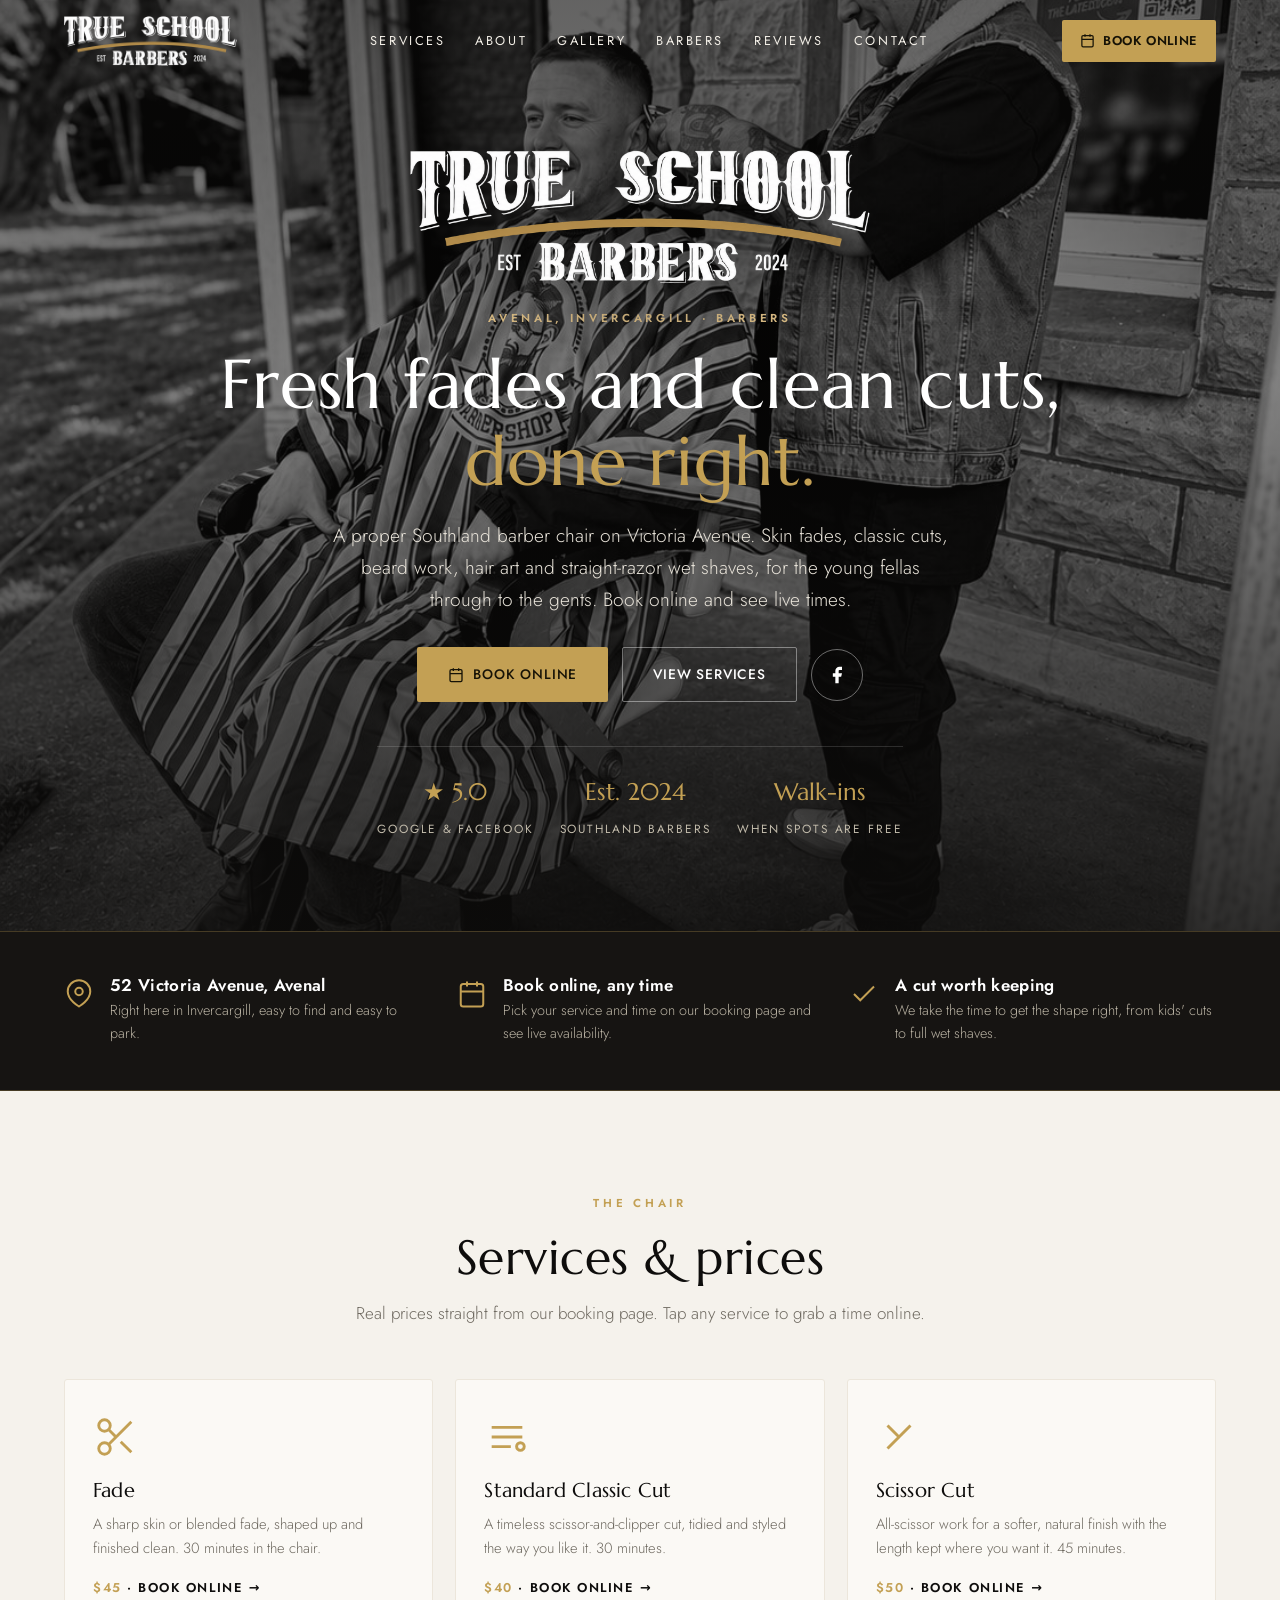
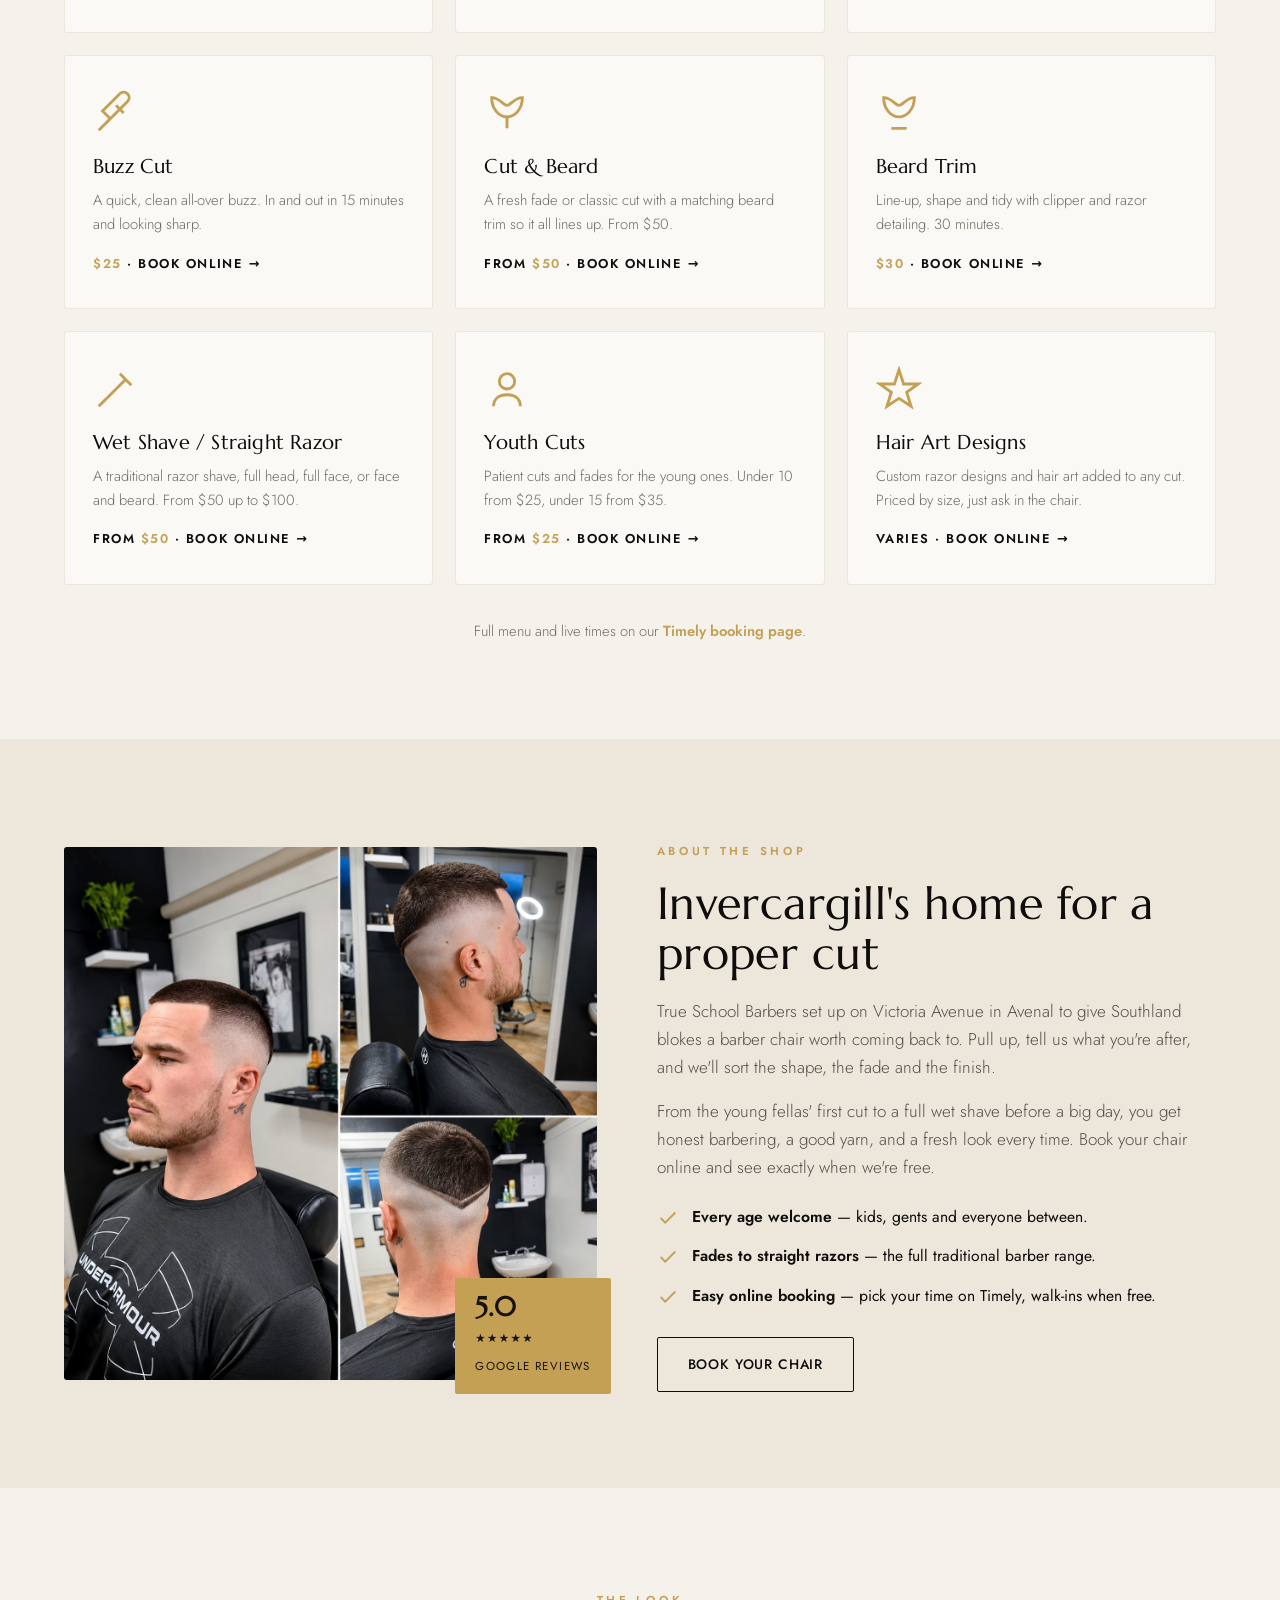
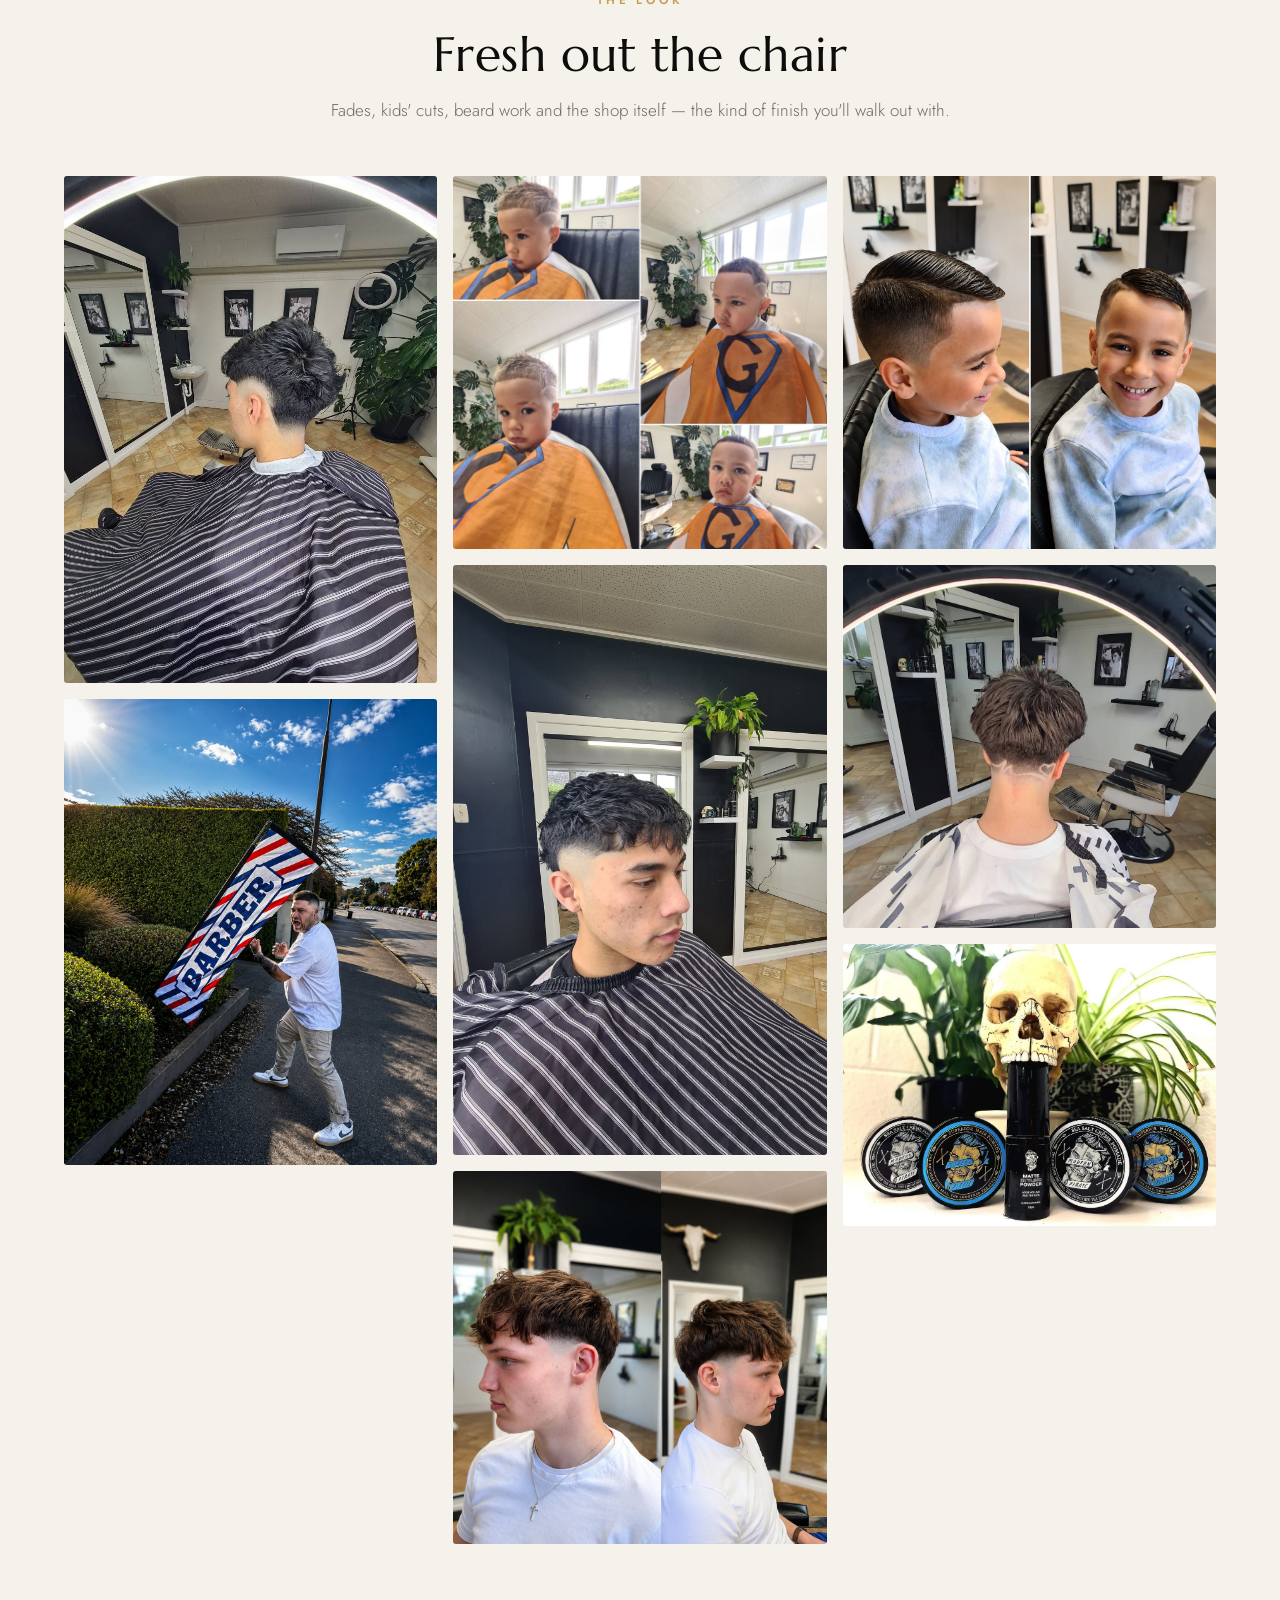
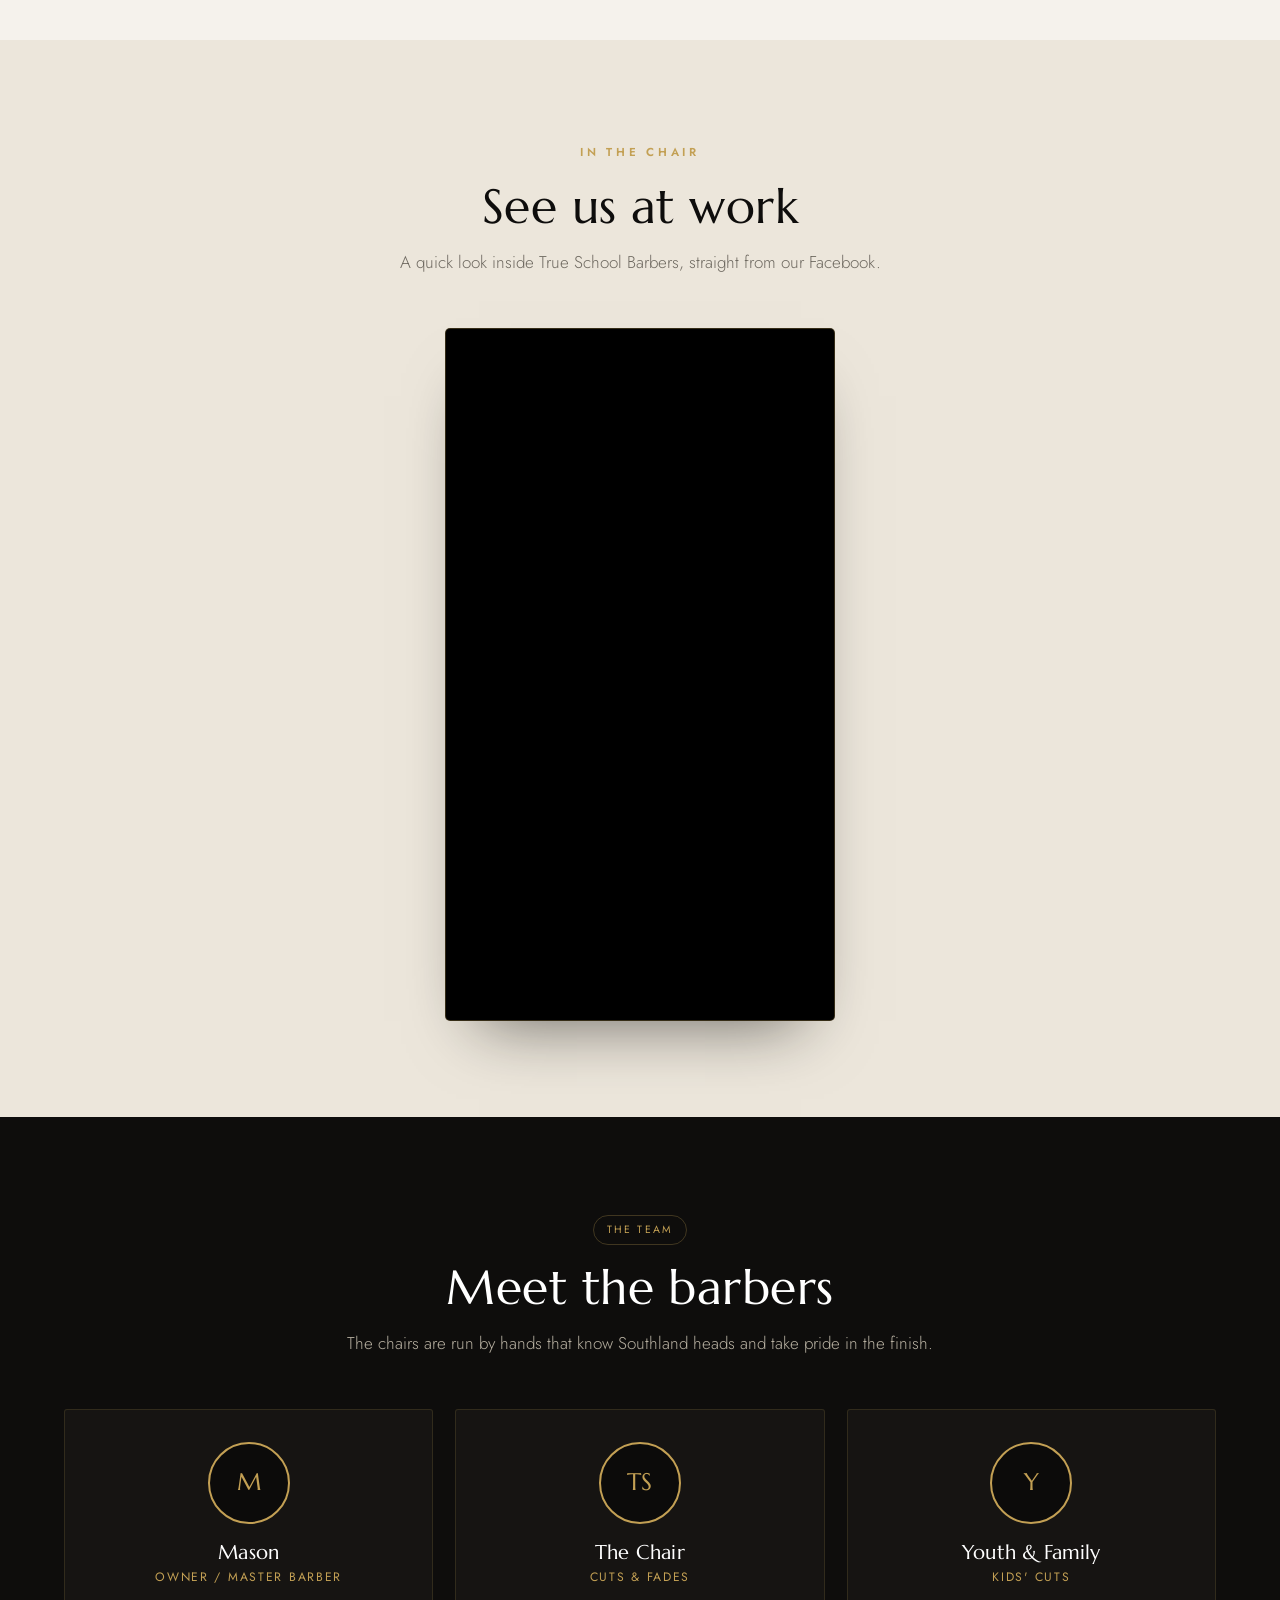
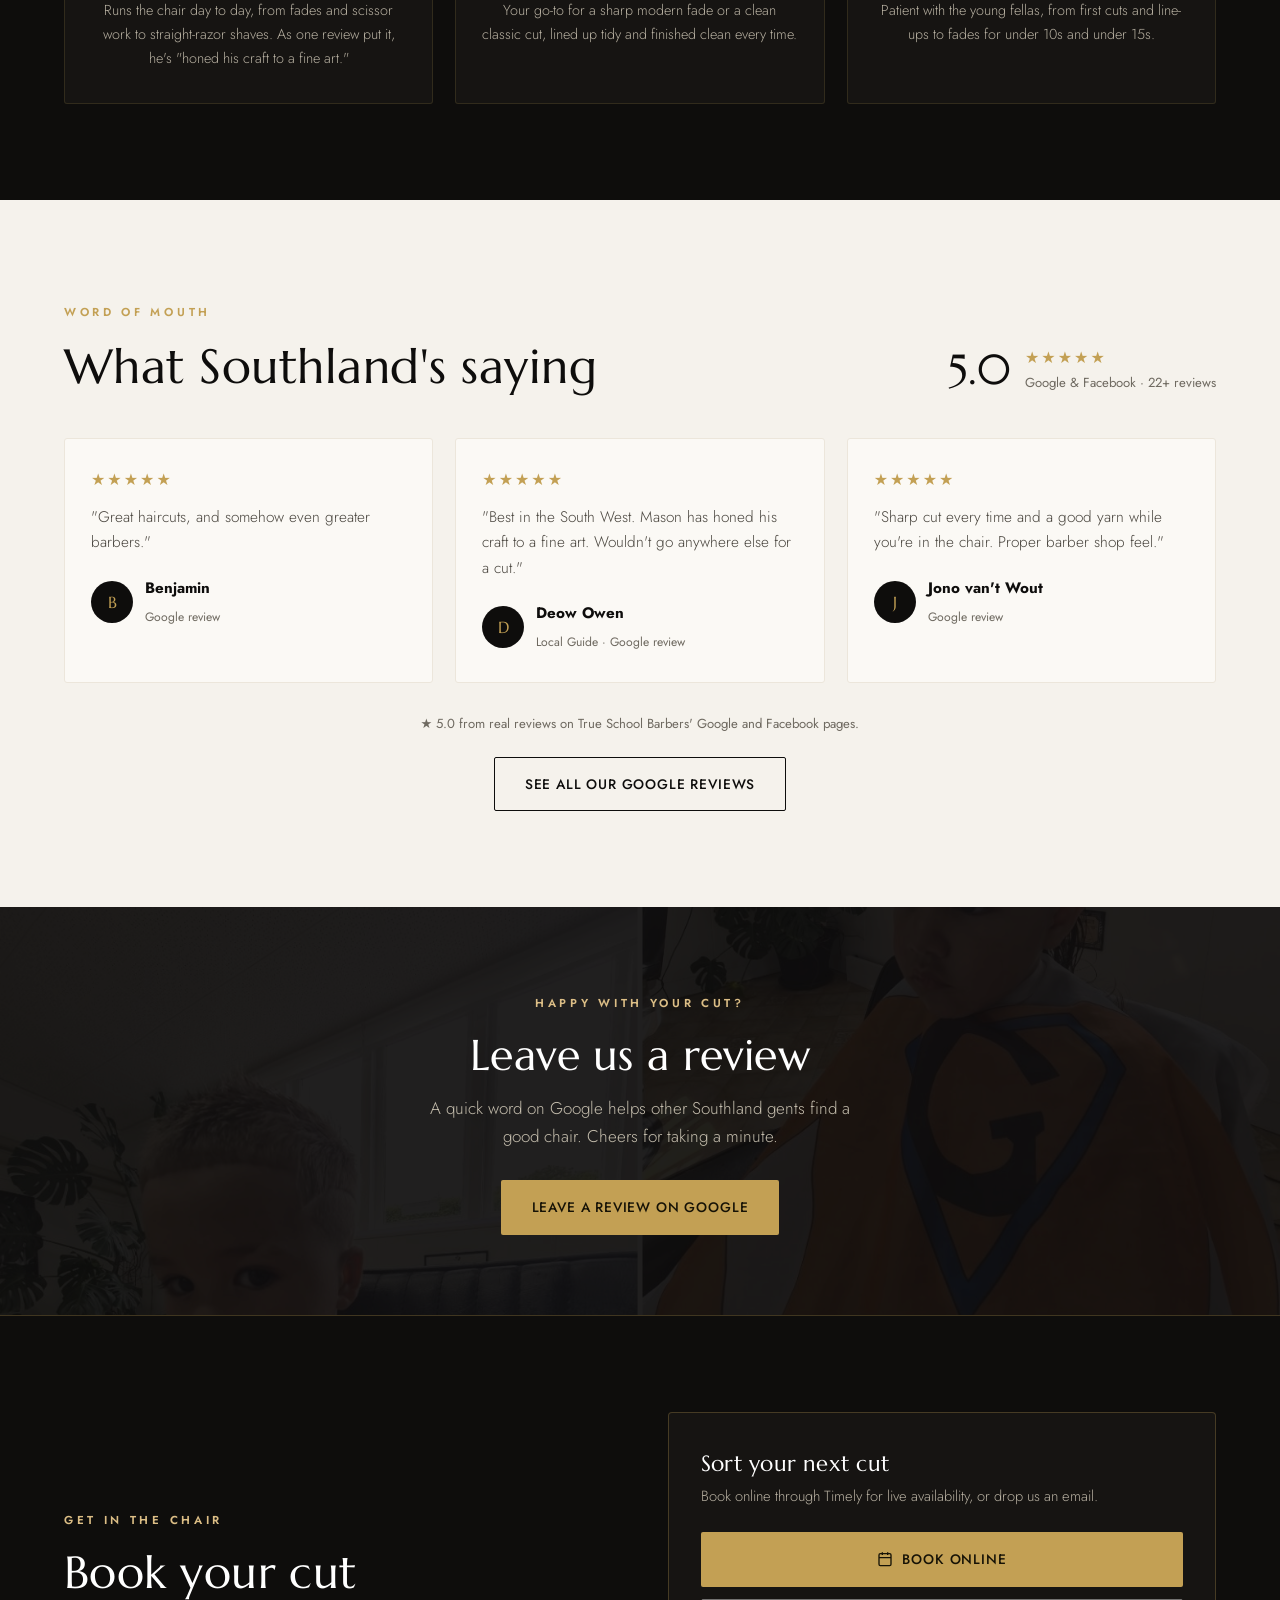
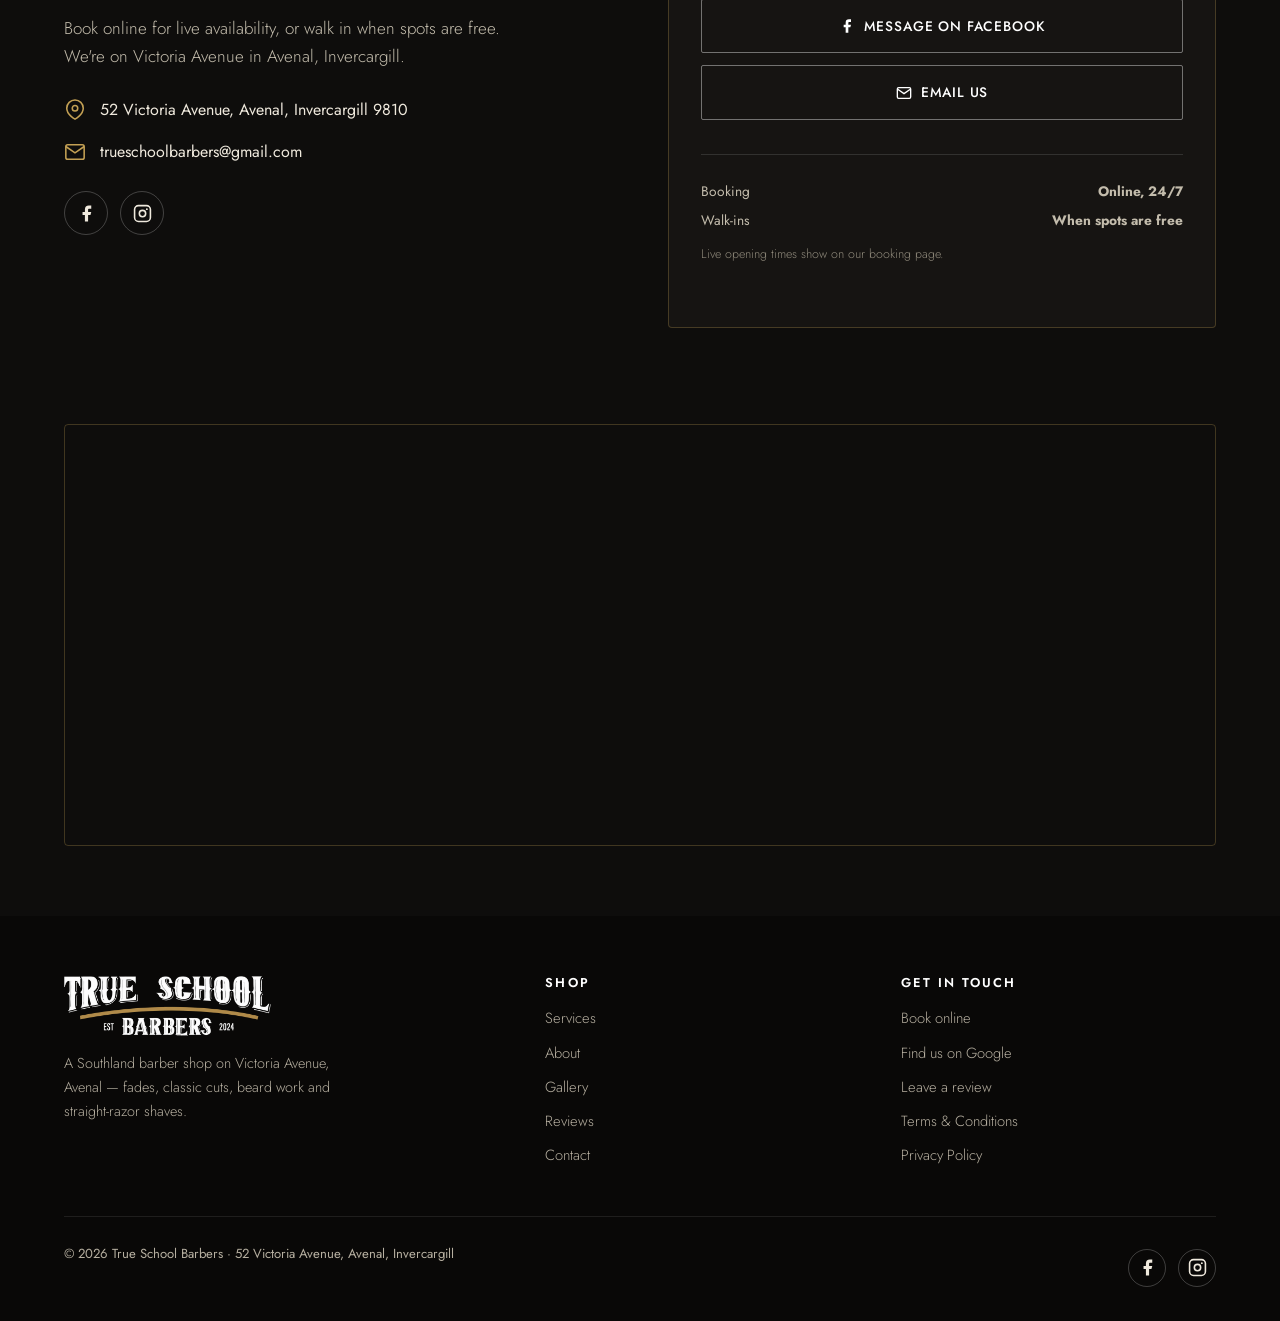
==== commit 6535220d: "Backup sync: full site source and images Co-Authored-By: Claude Fable 5 <noreply@anthropic.com>" ====
--- a/index.html
+++ b/index.html
@@ -3,279 +3,316 @@
 <head>
 <meta charset="UTF-8">
 <meta name="viewport" content="width=device-width, initial-scale=1">
-<title>True School Barbers | Barbershop, Invercargill</title>
-<meta name="description" content="Traditional barbershop in Invercargill. Skin fades, scissor cuts, beard trims and hot-towel shaves at 52 Victoria Avenue, Avenal. Walk in or book online.">
-<meta name="theme-color" content="#111013">
-<meta property="og:title" content="True School Barbers | Barbershop, Invercargill">
-<meta property="og:description" content="Sharp fades, classic cuts and hot-towel shaves in the heart of Invercargill. Book with Mason and the crew.">
+<title>True School Barbers | Barber, Invercargill</title>
+<meta name="description" content="Skin fades, classic cuts, beard trims, hair art and straight-razor wet shaves in Avenal, Invercargill. Book True School Barbers online or walk in.">
+<link rel="icon" href="img/logo.png" type="image/png">
+<meta property="og:title" content="True School Barbers | Barber, Invercargill">
+<meta property="og:description" content="Fades, classic cuts and straight-razor shaves in Invercargill. Book your chair at True School Barbers.">
 <meta property="og:type" content="business.business">
-<meta property="og:image" content="https://images.unsplash.com/photo-1585747860715-2ba37e788b70?auto=format&fit=crop&w=1200&q=80">
-<link rel="icon" href="data:image/svg+xml,%3Csvg xmlns='http://www.w3.org/2000/svg' viewBox='0 0 64 64'%3E%3Crect width='64' height='64' rx='12' fill='%23111013'/%3E%3Ctext x='32' y='44' font-family='Georgia,serif' font-size='34' font-weight='700' text-anchor='middle' fill='%23c9a25b'%3ETS%3C/text%3E%3C/svg%3E">
+<meta property="og:image" content="img/hero1.jpg">
 <link rel="preconnect" href="https://fonts.googleapis.com">
 <link rel="preconnect" href="https://fonts.gstatic.com" crossorigin>
-<link href="https://fonts.googleapis.com/css2?family=Oswald:wght@400;500;600;700&family=Mulish:wght@400;500;600;700;800&display=swap" rel="stylesheet">
+<link href="https://fonts.googleapis.com/css2?family=Marcellus&family=Jost:wght@300;400;500;600&display=swap" rel="stylesheet">
 <style>
 :root{
-  --ink:#111013; --ink-2:#1a181d; --ink-3:#232025;
-  --bone:#f6f2ea; --bone-2:#efe9dd; --paper:#ffffff;
-  --gold:#c9a25b; --gold-2:#dcbb78; --gold-deep:#a9823d;
-  --text:#211f22; --muted:#6d6a6f; --line:#e4ddce;
-  --white:#f4f1ec;
-  --shadow:0 24px 60px -28px rgba(17,16,19,.5);
-  --radius:16px; --radius-sm:12px;
-  --wrap:1180px;
+  --ink:#0e0d0c; --ink-2:#161412; --bone:#f5f2ec; --bone-2:#ece6db;
+  --brass:#c3a054; --brass-soft:#dcbe86; --muted:#6f6a61; --line:rgba(195,160,84,.28);
+  --white:#fbf9f5;
 }
 *{margin:0;padding:0;box-sizing:border-box}
-html{scroll-behavior:smooth;-webkit-text-size-adjust:100%}
-body{font-family:"Mulish",-apple-system,BlinkMacSystemFont,"Segoe UI",sans-serif;color:var(--text);background:var(--bone);line-height:1.65;font-size:17px;overflow-x:hidden}
+html{scroll-behavior:smooth}
+body{font-family:'Jost',system-ui,sans-serif;color:var(--ink);background:var(--bone);line-height:1.65;font-size:17px;overflow-x:hidden}
 img{max-width:100%;display:block;image-orientation:from-image}
+h1,h2,h3,h4,.disp{font-family:'Marcellus',Georgia,serif;font-weight:400;letter-spacing:.01em;line-height:1.12}
 a{color:inherit;text-decoration:none}
-h1,h2,h3,h4{font-family:"Oswald",sans-serif;font-weight:600;line-height:1.05;letter-spacing:.01em;text-transform:uppercase}
-.wrap{width:100%;max-width:var(--wrap);margin:0 auto;padding:0 24px}
-.eyebrow{font-family:"Oswald",sans-serif;text-transform:uppercase;letter-spacing:.34em;font-size:12.5px;font-weight:600;color:var(--gold-deep)}
-.section{padding:96px 0}
-.section-head{max-width:640px;margin-bottom:52px}
-.section-head h2{font-size:clamp(30px,5vw,46px);margin:16px 0 14px;color:var(--ink)}
-.section-head p{color:var(--muted);font-size:17px}
-.dark{background:var(--ink);color:var(--white)}
-.dark h2{color:#fff}
-.dark .muted,.dark p{color:#b3adb4}
-.bone-2{background:var(--bone-2)}
-
-.btn{display:inline-flex;align-items:center;gap:10px;font-family:"Oswald",sans-serif;text-transform:uppercase;letter-spacing:.08em;font-weight:600;font-size:15px;padding:15px 26px;border-radius:999px;cursor:pointer;transition:transform .25s ease,box-shadow .25s ease,background .25s ease,color .25s ease;border:1.5px solid transparent;min-height:48px}
-.btn svg{width:18px;height:18px}
-.btn-gold{background:var(--gold);color:#17140e;box-shadow:0 14px 30px -14px rgba(201,162,91,.7)}
-.btn-gold:hover{background:var(--gold-2);transform:translateY(-2px)}
-.btn-dark{background:var(--ink);color:var(--white)}
-.btn-dark:hover{background:var(--ink-3);transform:translateY(-2px)}
-.btn-ghost{background:transparent;border-color:rgba(255,255,255,.34);color:#fff}
-.btn-ghost:hover{border-color:var(--gold);color:var(--gold-2);transform:translateY(-2px)}
-.btn-line{background:transparent;border-color:var(--ink);color:var(--ink)}
-.btn-line:hover{background:var(--ink);color:#fff;transform:translateY(-2px)}
-
-#intro{position:fixed;inset:0;z-index:9999;background:var(--ink);display:flex;align-items:center;justify-content:center;flex-direction:column;gap:20px;transition:opacity .7s ease,visibility .7s ease}
-#intro.hide{opacity:0;visibility:hidden}
-#intro .pole{width:9px;height:66px;border-radius:6px;background:repeating-linear-gradient(45deg,var(--gold) 0 8px,#e9e4da 8px 16px,#b9433a 16px 24px);animation:spin 1.1s linear infinite;box-shadow:0 0 0 3px rgba(255,255,255,.06)}
-#intro .il{font-family:"Oswald",sans-serif;color:var(--white);letter-spacing:.3em;text-transform:uppercase;font-size:15px}
-#intro .il b{color:var(--gold-2)}
-@keyframes spin{to{background-position:0 -32px}}
-
-.reveal{opacity:0;transform:translateY(26px);transition:opacity .7s ease,transform .7s ease}
+.wrap{width:100%;max-width:1200px;margin:0 auto;padding:0 24px}
+.eyebrow{font-size:.72rem;letter-spacing:.32em;text-transform:uppercase;color:var(--brass);font-weight:600;display:inline-block;margin-bottom:18px}
+section{position:relative}
+.sec-pad{padding:96px 0}
+.btn{display:inline-flex;align-items:center;justify-content:center;gap:9px;min-height:52px;padding:15px 30px;border-radius:2px;font-weight:500;letter-spacing:.06em;font-size:.86rem;text-transform:uppercase;transition:.35s cubic-bezier(.2,.7,.3,1);cursor:pointer;border:1px solid transparent}
+.btn-brass{background:var(--brass);color:#161206}
+.btn-brass:hover{background:var(--brass-soft);transform:translateY(-2px)}
+.btn-ghost{border-color:rgba(255,255,255,.4);color:#fff}
+.btn-ghost:hover{border-color:var(--brass);color:var(--brass);transform:translateY(-2px)}
+.btn-dark{background:var(--ink);color:#fff;border-color:var(--ink)}
+.btn-dark:hover{background:#000;transform:translateY(-2px)}
+.btn-outline{border-color:var(--ink);color:var(--ink)}
+.btn-outline:hover{background:var(--ink);color:#fff}
+
+/* Intro overlay */
+#intro{position:fixed;inset:0;z-index:2000;background:#000;display:flex;align-items:center;justify-content:center;flex-direction:column;gap:22px;transition:opacity .8s ease,visibility .8s}
+#intro .intro-logo{width:min(80vw,380px);opacity:0;transform:translateY(14px) scale(.96);animation:introUp .9s .15s forwards}
+#intro .pole{width:44px;height:2px;background:var(--brass);transform:scaleX(0);transform-origin:center;animation:introLine 1s .6s forwards}
+#intro .tag{color:var(--brass);letter-spacing:.34em;text-transform:uppercase;font-size:.68rem;opacity:0;animation:introFade 1s .9s forwards}
+#intro.done{opacity:0;visibility:hidden}
+@keyframes introUp{to{opacity:1;transform:none}}
+@keyframes introFade{to{opacity:1}}
+@keyframes introLine{to{transform:scaleX(1)}}
+
+/* Nav */
+header.nav{position:fixed;top:0;left:0;right:0;z-index:1000;transition:.4s;padding:16px 0;background:transparent}
+header.nav.scrolled{background:rgba(14,13,12,.92);backdrop-filter:blur(10px);padding:8px 0;box-shadow:0 1px 0 var(--line)}
+.nav-inner{display:flex;align-items:center;justify-content:space-between;gap:16px}
+.logo{display:flex;align-items:center;gap:11px;color:#fff}
+.logo-img{height:50px;width:auto;display:block;transition:height .3s}
+header.nav.scrolled .logo-img{height:42px}
+footer .logo-img{height:60px}
+.nav-links{display:flex;align-items:center;gap:30px;flex:1 1 auto;justify-content:center}
+.nav-links a.link{color:#f3efe7;font-size:.8rem;letter-spacing:.2em;text-transform:uppercase;position:relative;padding:4px 0}
+.nav-links a.link::after{content:"";position:absolute;left:0;bottom:-2px;width:0;height:1px;background:var(--brass);transition:.35s}
+.nav-links a.link:hover{color:var(--brass)}
+.nav-links a.link:hover::after{width:100%}
+.nav-call{display:inline-flex;align-items:center;gap:8px;background:var(--brass);color:#161206;padding:10px 18px;border-radius:2px;font-size:.8rem;font-weight:600;letter-spacing:.05em;text-transform:uppercase}
+.nav-call:hover{background:var(--brass-soft)}
+.nav-links .nav-call{display:none}
+.burger{display:none;background:none;border:0;width:44px;height:44px;flex-direction:column;justify-content:center;gap:5px;cursor:pointer}
+.burger span{display:block;height:2px;width:24px;background:#fff;margin:0 auto;transition:.3s}
+.burger.open span:nth-child(1){transform:translateY(7px) rotate(45deg)}
+.burger.open span:nth-child(2){opacity:0}
+.burger.open span:nth-child(3){transform:translateY(-7px) rotate(-45deg)}
+
+/* Hero */
+.hero{position:relative;min-height:100vh;background:var(--ink);display:flex;align-items:center;overflow:hidden}
+.hero-slides{position:absolute;inset:0;z-index:0}
+.hero-slides .slide{position:absolute;inset:0;background-size:cover;background-position:center;opacity:0;transition:opacity 1.6s ease;filter:grayscale(1) contrast(1.06) brightness(.8)}
+.hero-slides .slide.active{opacity:1}
+.hero-scrim{position:absolute;inset:0;z-index:1;background:linear-gradient(180deg,rgba(14,13,12,.55) 0%,rgba(14,13,12,.38) 42%,rgba(14,13,12,.82) 100%)}
+.hero-inner{position:relative;z-index:2;padding:150px 0 90px;color:#fff;text-align:center;max-width:900px;margin:0 auto;display:flex;flex-direction:column;align-items:center}
+.hero-inner .eyebrow{color:var(--brass-soft)}
+.hero-logo{width:min(460px,84vw);margin-bottom:26px;filter:drop-shadow(0 18px 40px rgba(0,0,0,.6))}
+.hero h1{font-size:clamp(2.2rem,6vw,4.3rem);color:#fff;max-width:18ch;margin:0 auto 20px}
+.hero h1 em{font-style:normal;color:var(--brass)}
+.hero p.lead{font-size:clamp(1rem,2.4vw,1.2rem);max-width:56ch;color:#e7e2d8;font-weight:300;margin:0 auto 32px}
+.hero-cta{display:flex;flex-wrap:wrap;gap:14px;align-items:center;justify-content:center}
+.hero-fb{width:52px;height:52px;border:1px solid rgba(255,255,255,.4);border-radius:50%;display:inline-flex;align-items:center;justify-content:center;color:#fff;transition:.35s;flex:none}
+.hero-fb:hover{background:var(--brass);color:#161206;border-color:var(--brass);transform:translateY(-2px)}
+.hero-fb svg{width:20px;height:20px}
+.hero-meta{display:flex;flex-wrap:wrap;gap:26px;margin-top:44px;padding-top:26px;border-top:1px solid rgba(255,255,255,.14);justify-content:center}
+.hero-meta div{color:#efe9dd}
+.hero-meta .n{font-family:'Marcellus',serif;font-size:1.5rem;color:var(--brass)}
+.hero-meta .l{font-size:.74rem;letter-spacing:.16em;text-transform:uppercase;color:#c3bcac}
+
+/* Trust strip */
+.trust{background:var(--ink-2);color:#f2ece0;border-top:1px solid var(--line);border-bottom:1px solid var(--line)}
+.trust .grid{display:grid;grid-template-columns:repeat(3,1fr);gap:26px;padding:44px 0}
+.trust .item{display:flex;gap:16px;align-items:flex-start}
+.trust .item svg{width:30px;height:30px;color:var(--brass);flex:none;margin-top:3px}
+.trust .item h4{font-size:1.06rem;color:#fff;margin-bottom:4px;font-family:'Jost',sans-serif;font-weight:600;letter-spacing:.02em}
+.trust .item p{font-size:.9rem;color:#b9b2a3;font-weight:300}
+
+/* Section heading */
+.sec-head{max-width:640px;margin-bottom:52px}
+.sec-head.center{margin:0 auto 52px;text-align:center}
+.sec-head h2{font-size:clamp(1.9rem,4.6vw,3rem)}
+.sec-head p{color:var(--muted);margin-top:14px;font-weight:300}
+
+/* Services */
+.svc-grid{display:grid;grid-template-columns:repeat(3,1fr);gap:22px}
+.svc{background:var(--white);border:1px solid var(--bone-2);border-radius:3px;padding:34px 28px;transition:.4s;position:relative;overflow:hidden}
+.svc::before{content:"";position:absolute;left:0;top:0;height:3px;width:0;background:var(--brass);transition:.4s}
+.svc:hover{transform:translateY(-6px);box-shadow:0 26px 50px -30px rgba(14,13,12,.4);border-color:var(--line)}
+.svc:hover::before{width:100%}
+.svc .ic{width:46px;height:46px;color:var(--brass);margin-bottom:20px}
+.svc .ic svg{width:100%;height:100%}
+.svc h3{font-size:1.24rem;margin-bottom:10px}
+.svc p{font-size:.92rem;color:var(--muted);font-weight:300}
+.svc .price{margin-top:16px;font-size:.8rem;letter-spacing:.12em;text-transform:uppercase;color:var(--ink);font-weight:600}
+.svc .price span{color:var(--brass)}
+.svc-note{text-align:center;margin-top:34px;font-size:.92rem;color:var(--muted);font-weight:300}
+
+/* About */
+.about{background:var(--bone-2)}
+.about .split{display:grid;grid-template-columns:1fr 1.05fr;gap:60px;align-items:center}
+.about-img{position:relative}
+.about-img img{width:100%;height:auto;aspect-ratio:1/1;object-fit:cover;border-radius:3px;filter:saturate(.9) contrast(1.04)}
+.about-img .tag{position:absolute;right:-14px;bottom:-14px;background:var(--brass);color:#161206;padding:16px 20px;border-radius:2px;max-width:190px}
+.about-img .tag b{font-family:'Marcellus',serif;font-size:1.7rem;display:block;line-height:1}
+.about-img .tag span{font-size:.72rem;letter-spacing:.12em;text-transform:uppercase}
+.about-copy h2{font-size:clamp(1.9rem,4.4vw,2.8rem);margin-bottom:18px}
+.about-copy p{color:#544f47;margin-bottom:16px;font-weight:300}
+.checklist{list-style:none;margin-top:22px;display:grid;gap:14px}
+.checklist li{display:flex;gap:13px;align-items:flex-start;font-size:.98rem}
+.checklist li svg{width:22px;height:22px;color:var(--brass);flex:none;margin-top:3px}
+.checklist li b{font-weight:600}
+
+/* Gallery */
+.gallery-grid{columns:3;column-gap:16px}
+.gallery-grid img{width:100%;height:auto;border-radius:3px;margin-bottom:16px;break-inside:avoid;transition:.5s;cursor:zoom-in}
+.gallery-grid img:hover{transform:scale(1.01);box-shadow:0 20px 40px -24px rgba(14,13,12,.5)}
+
+/* Video */
+.video{background:var(--bone-2)}
+.video-wrap{max-width:390px;margin:0 auto;aspect-ratio:9/16;border-radius:5px;overflow:hidden;background:#000;border:1px solid var(--line);box-shadow:0 34px 64px -34px rgba(14,13,12,.6)}
+.video-wrap iframe{width:100%;height:100%;border:0;display:block}
+
+/* Crew */
+.crew{background:var(--ink);color:#fff}
+.crew .sec-head h2{color:#fff}
+.crew .sec-head p{color:#b6afa0}
+.badge{display:inline-block;font-size:.66rem;letter-spacing:.2em;text-transform:uppercase;color:var(--brass);border:1px solid var(--line);border-radius:40px;padding:5px 13px;margin-bottom:16px}
+.crew-grid{display:grid;grid-template-columns:repeat(3,1fr);gap:22px}
+.crew-card{background:var(--ink-2);border:1px solid rgba(195,160,84,.16);border-radius:3px;padding:32px 26px;text-align:center;transition:.4s}
+.crew-card:hover{transform:translateY(-6px);border-color:var(--brass)}
+.avatar{width:82px;height:82px;border-radius:50%;background:#0c0b0a;border:2px solid var(--brass);display:flex;align-items:center;justify-content:center;margin:0 auto 18px;font-family:'Marcellus',serif;font-size:1.5rem;color:var(--brass)}
+.crew-card h3{font-size:1.22rem;color:#fff;margin-bottom:4px}
+.crew-card .role{color:var(--brass);font-size:.76rem;letter-spacing:.14em;text-transform:uppercase;margin-bottom:12px}
+.crew-card p{font-size:.9rem;color:#b6afa0;font-weight:300}
+
+/* Reviews */
+.reviews{background:var(--bone)}
+.rev-top{display:flex;flex-wrap:wrap;justify-content:space-between;align-items:flex-end;gap:20px;margin-bottom:44px}
+.rev-score{display:flex;align-items:center;gap:14px}
+.rev-score .num{font-family:'Marcellus',serif;font-size:2.6rem;line-height:1}
+.rev-score .g{font-size:.82rem;color:var(--muted)}
+.stars{color:var(--brass);letter-spacing:2px;font-size:1rem}
+.rev-grid{display:grid;grid-template-columns:repeat(3,1fr);gap:22px}
+.rev-card{background:var(--white);border:1px solid var(--bone-2);border-radius:3px;padding:28px 26px;transition:.4s}
+.rev-card:hover{box-shadow:0 22px 44px -30px rgba(14,13,12,.4);transform:translateY(-4px)}
+.rev-card .stars{margin-bottom:12px}
+.rev-card p.text{font-size:.96rem;color:#4a463f;font-weight:300;margin-bottom:20px}
+.rev-card .who{display:flex;align-items:center;gap:12px}
+.rev-card .who .in{width:42px;height:42px;border-radius:50%;background:var(--ink);color:var(--brass);display:flex;align-items:center;justify-content:center;font-family:'Marcellus',serif;font-size:1rem}
+.rev-card .who b{font-size:.95rem;display:block}
+.rev-card .who span{font-size:.76rem;color:var(--muted)}
+.rev-note{text-align:center;margin-top:30px;font-size:.82rem;color:var(--muted)}
+
+/* Review banner */
+.rev-banner{background:var(--ink);color:#fff;text-align:center;padding:80px 0;position:relative}
+.rev-banner::after{content:"";position:absolute;inset:0;background:url(img/g4.jpg) center/cover;opacity:.08}
+.rev-banner .in{position:relative;z-index:1}
+.rev-banner h2{font-size:clamp(1.8rem,4.2vw,2.7rem);margin-bottom:14px}
+.rev-banner p{color:#c3bcac;max-width:46ch;margin:0 auto 30px;font-weight:300}
+
+/* Contact */
+.contact{background:var(--ink);color:#fff;border-top:1px solid var(--line)}
+.contact .split{display:grid;grid-template-columns:1fr 1fr;gap:56px;align-items:center}
+.contact .eyebrow{color:var(--brass-soft)}
+.contact h2{font-size:clamp(1.9rem,4.4vw,2.8rem);color:#fff;margin-bottom:16px}
+.contact p.sub{color:#c3bcac;font-weight:300;margin-bottom:26px;max-width:44ch}
+.cinfo{display:grid;gap:16px;margin-bottom:26px}
+.cinfo a,.cinfo div{display:flex;gap:14px;align-items:center;color:#efe9dd;font-size:1rem}
+.cinfo svg{width:22px;height:22px;color:var(--brass);flex:none}
+.socials{display:flex;gap:12px;margin-top:6px}
+.socials a{width:44px;height:44px;border:1px solid rgba(255,255,255,.22);border-radius:50%;display:flex;align-items:center;justify-content:center;color:#efe9dd;transition:.35s}
+.socials a:hover{background:var(--brass);color:#161206;border-color:var(--brass);transform:translateY(-3px)}
+.socials svg{width:19px;height:19px}
+.contact-card{background:var(--ink-2);border:1px solid var(--line);border-radius:4px;padding:38px 32px}
+.contact-card h3{font-family:'Marcellus',serif;font-size:1.4rem;margin-bottom:8px;color:#fff}
+.contact-card p{color:#b6afa0;font-size:.92rem;font-weight:300;margin-bottom:24px}
+.contact-card .btn{width:100%;margin-bottom:12px}
+.contact-card .hours{margin-top:22px;padding-top:22px;border-top:1px solid rgba(255,255,255,.12);font-size:.86rem;color:#c3bcac}
+.contact-card .hours .row{display:flex;justify-content:space-between;padding:3px 0}
+
+/* Map */
+.map-sec{background:var(--ink);padding-bottom:70px}
+.map-wrap{border-radius:4px;overflow:hidden;border:1px solid var(--line);line-height:0}
+.map-wrap iframe{width:100%;height:420px;border:0;filter:grayscale(.3) contrast(1.05)}
+
+/* Footer */
+footer{background:#090807;color:#b6afa0;padding:60px 0 34px}
+.foot-grid{display:grid;grid-template-columns:1.4fr 1fr 1fr;gap:40px;padding-bottom:38px;border-bottom:1px solid rgba(255,255,255,.09)}
+.foot-brand .logo{margin-bottom:16px}
+.foot-brand p{font-size:.9rem;font-weight:300;max-width:34ch}
+.foot-col h4{color:#fff;font-family:'Jost',sans-serif;font-weight:600;font-size:.8rem;letter-spacing:.16em;text-transform:uppercase;margin-bottom:16px}
+.foot-col a{display:block;font-size:.92rem;margin-bottom:10px;font-weight:300;transition:.3s}
+.foot-col a:hover{color:var(--brass)}
+.foot-bottom{display:flex;flex-wrap:wrap;justify-content:space-between;gap:14px;padding-top:26px;font-size:.82rem}
+.foot-bottom .socials a{width:38px;height:38px}
+
+.reveal{opacity:0;transform:translateY(26px);transition:.8s cubic-bezier(.2,.7,.3,1)}
 .reveal.in{opacity:1;transform:none}
 
-header.nav{position:sticky;top:0;z-index:900;background:rgba(17,16,19,.82);backdrop-filter:blur(12px);border-bottom:1px solid rgba(255,255,255,.08)}
-.nav-in{display:flex;align-items:center;justify-content:space-between;height:74px}
-.brand{display:flex;align-items:center;gap:12px;color:#fff}
-.brand .mark{width:40px;height:40px;border-radius:10px;background:var(--ink-3);border:1px solid rgba(201,162,91,.5);display:grid;place-items:center;font-family:"Oswald",sans-serif;color:var(--gold-2);font-weight:700;font-size:17px;letter-spacing:.02em}
-.brand b{font-family:"Oswald",sans-serif;text-transform:uppercase;letter-spacing:.14em;font-size:17px;font-weight:600;color:#fff;line-height:1;display:block}
-.brand em{display:block;font-family:"Mulish";font-size:10.5px;letter-spacing:.24em;color:var(--gold);text-transform:uppercase;margin-top:3px;font-style:normal}
-.nav-links{display:flex;align-items:center;gap:30px}
-.nav-links a.link{font-family:"Oswald",sans-serif;text-transform:uppercase;letter-spacing:.09em;font-size:14px;color:#d8d3da;font-weight:500;transition:color .2s}
-.nav-links a.link:hover{color:var(--gold-2)}
-.nav-cta{display:flex;align-items:center;gap:12px}
-.nav-cta .btn{padding:11px 20px;min-height:44px}
-.burger{display:none;background:none;border:1px solid rgba(255,255,255,.24);border-radius:10px;width:46px;height:44px;cursor:pointer;flex-direction:column;gap:5px;align-items:center;justify-content:center}
-.burger span{width:22px;height:2px;background:#fff;border-radius:2px;transition:.3s}
-.mobile-menu{display:none;background:var(--ink-2);border-bottom:1px solid rgba(255,255,255,.08)}
-.mobile-menu.open{display:block}
-.mobile-menu a{display:block;padding:15px 24px;color:#e2dde4;font-family:"Oswald",sans-serif;text-transform:uppercase;letter-spacing:.08em;font-size:16px;border-bottom:1px solid rgba(255,255,255,.06)}
-.mobile-menu .mrow{display:flex;gap:12px;padding:18px 24px}
-.mobile-menu .mrow .btn{flex:1;justify-content:center}
-
-.hero{position:relative;min-height:92vh;background:var(--ink);display:flex;align-items:flex-end;overflow:hidden}
-.hero-bg{position:absolute;inset:0;z-index:0}
-.hero-bg .slide{position:absolute;inset:0;background-size:cover;background-position:center;opacity:0;transition:opacity 1.6s ease;filter:saturate(.82) contrast(1.05)}
-.hero-bg .slide.on{opacity:1}
-.hero-scrim{position:absolute;inset:0;z-index:1;background:linear-gradient(180deg,rgba(17,16,19,.62) 0%,rgba(17,16,19,.5) 40%,rgba(17,16,19,.9) 100%)}
-.hero-in{position:relative;z-index:2;padding:120px 0 64px;max-width:760px}
-.hero .eyebrow{color:var(--gold-2)}
-.hero h1{color:#fff;font-size:clamp(38px,7vw,72px);font-weight:700;margin:18px 0 20px;letter-spacing:.005em}
-.hero h1 em{font-style:normal;color:var(--gold-2)}
-.hero p.lead{color:#e4dfe4;font-size:clamp(17px,2.4vw,20px);max-width:560px;margin-bottom:30px}
-.hero-cta{display:flex;flex-wrap:wrap;gap:14px}
-.rating-badge{display:inline-flex;align-items:center;gap:14px;margin-top:30px;padding:14px 20px;border-radius:14px;background:rgba(255,255,255,.08);backdrop-filter:blur(10px);border:1px solid rgba(255,255,255,.16)}
-.rating-badge .stars{color:var(--gold-2);letter-spacing:2px;font-size:16px}
-.rating-badge b{font-family:"Oswald";color:#fff;font-size:19px;letter-spacing:.02em}
-.rating-badge small{display:block;color:#c8c3ca;font-size:12.5px;letter-spacing:.03em}
-
-.trust{background:var(--ink-2);border-top:1px solid rgba(255,255,255,.06)}
-.trust-grid{display:grid;grid-template-columns:repeat(3,1fr);gap:8px}
-.trust-item{display:flex;gap:16px;align-items:flex-start;padding:34px 24px}
-.trust-item+.trust-item{border-left:1px solid rgba(255,255,255,.07)}
-.trust-item .ic{flex:none;width:46px;height:46px;border-radius:12px;background:rgba(201,162,91,.14);border:1px solid rgba(201,162,91,.4);display:grid;place-items:center;color:var(--gold-2)}
-.trust-item h4{color:#fff;font-size:18px;letter-spacing:.05em;margin-bottom:4px}
-.trust-item p{color:#a8a2aa;font-size:14.5px;line-height:1.5}
-
-.svc-grid{display:grid;grid-template-columns:repeat(3,1fr);gap:24px}
-.svc-card{background:var(--paper);border-radius:var(--radius);overflow:hidden;box-shadow:var(--shadow);border:1px solid var(--line);transition:transform .3s ease,box-shadow .3s ease}
-.svc-card:hover{transform:translateY(-6px);box-shadow:0 34px 70px -30px rgba(17,16,19,.55)}
-.svc-card .ph{aspect-ratio:16/10;overflow:hidden}
-.svc-card .ph img{width:100%;height:100%;object-fit:cover;filter:saturate(.82) contrast(1.05);transition:transform .6s ease}
-.svc-card:hover .ph img{transform:scale(1.06)}
-.svc-body{padding:24px 24px 26px}
-.svc-body h3{font-size:22px;color:var(--ink);margin-bottom:8px;display:flex;justify-content:space-between;align-items:baseline;gap:10px}
-.svc-body h3 .price{font-size:16px;color:var(--gold-deep);font-weight:600;white-space:nowrap}
-.svc-body p{color:var(--muted);font-size:15px}
-
-.about-grid{display:grid;grid-template-columns:1fr 1fr;gap:56px;align-items:center}
-.about-media{position:relative}
-.about-media img{width:100%;aspect-ratio:4/3;object-fit:cover;border-radius:var(--radius);filter:saturate(.82) contrast(1.05)}
-.about-media .tag{position:absolute;left:-14px;bottom:26px;background:var(--gold);color:#17140e;font-family:"Oswald";text-transform:uppercase;letter-spacing:.08em;font-weight:600;font-size:14px;padding:12px 20px;border-radius:10px;box-shadow:var(--shadow)}
-.about-copy h2{font-size:clamp(30px,4.5vw,44px);color:var(--ink);margin:14px 0 18px}
-.about-copy p{color:#4c494e;margin-bottom:16px}
-.checks{list-style:none;margin-top:22px;display:grid;gap:12px}
-.checks li{display:flex;gap:13px;align-items:flex-start;font-weight:600;color:var(--ink);font-size:16px}
-.checks li svg{flex:none;width:24px;height:24px;color:var(--gold-deep);margin-top:1px}
-
-.crew-grid{display:grid;grid-template-columns:repeat(2,1fr);gap:24px;max-width:760px}
-.crew-card{background:var(--ink-2);border:1px solid rgba(255,255,255,.08);border-radius:var(--radius);padding:32px 28px;display:flex;gap:20px;align-items:center}
-.crew-card .av{flex:none;width:74px;height:74px;border-radius:50%;background:var(--ink-3);border:2px solid var(--gold);display:grid;place-items:center;font-family:"Oswald";font-size:26px;color:var(--gold-2);font-weight:600}
-.crew-card h3{color:#fff;font-size:21px;letter-spacing:.04em}
-.crew-card .role{color:var(--gold-2);font-family:"Oswald";text-transform:uppercase;letter-spacing:.1em;font-size:12.5px;margin:3px 0 8px}
-.crew-card p{color:#a8a2aa;font-size:14.5px;line-height:1.5}
-.badge-note{display:inline-block;margin-top:18px;font-size:12.5px;color:var(--muted);font-style:italic}
-.dark .badge-note{color:#8f8992}
-
-.rev-grid{display:grid;grid-template-columns:repeat(2,1fr);gap:22px}
-.rev-card{background:var(--paper);border:1px solid var(--line);border-radius:var(--radius);padding:28px;box-shadow:var(--shadow)}
-.rev-card .stars{color:var(--gold);letter-spacing:2px;font-size:15px;margin-bottom:12px}
-.rev-card p{color:#3c3a3e;font-size:15.5px;margin-bottom:18px}
-.rev-card .who{display:flex;align-items:center;gap:12px}
-.rev-card .who .ini{width:44px;height:44px;border-radius:50%;background:var(--ink);color:var(--gold-2);display:grid;place-items:center;font-family:"Oswald";font-weight:600;font-size:16px}
-.rev-card .who b{display:block;font-family:"Oswald";text-transform:uppercase;letter-spacing:.05em;color:var(--ink);font-size:15px}
-.rev-card .who small{color:var(--muted);font-size:13px}
-.rev-actions{margin-top:36px;display:flex;flex-wrap:wrap;gap:14px;align-items:center}
-
-.review-banner{background:var(--ink);text-align:center}
-.review-banner .wrap{padding-top:70px;padding-bottom:70px}
-.review-banner h2{font-size:clamp(28px,4.5vw,42px);color:#fff;margin-bottom:12px}
-.review-banner p{color:#b3adb4;max-width:560px;margin:0 auto 26px}
-
-.contact-grid{display:grid;grid-template-columns:1.05fr .95fr;gap:48px}
-.contact-info .row{display:flex;gap:16px;align-items:flex-start;padding:18px 0;border-bottom:1px solid rgba(255,255,255,.1)}
-.contact-info .row:first-of-type{padding-top:0}
-.contact-info .ic{flex:none;width:44px;height:44px;border-radius:11px;background:rgba(201,162,91,.14);border:1px solid rgba(201,162,91,.4);display:grid;place-items:center;color:var(--gold-2)}
-.contact-info .row b{display:block;font-family:"Oswald";text-transform:uppercase;letter-spacing:.06em;color:#fff;font-size:14px;margin-bottom:3px}
-.contact-info .row a,.contact-info .row span{color:#c3bec6;font-size:15.5px}
-.contact-info .row a:hover{color:var(--gold-2)}
-.hours-list{list-style:none;font-size:15px;color:#c3bec6}
-.hours-list li{display:flex;justify-content:space-between;max-width:280px;padding:3px 0}
-.hours-list li span:last-child{color:#fff}
-.contact-card{background:var(--ink-2);border:1px solid rgba(255,255,255,.09);border-radius:var(--radius);padding:36px}
-.contact-card h3{color:#fff;font-size:24px;margin-bottom:8px}
-.contact-card p{color:#a8a2aa;font-size:15px;margin-bottom:24px}
-.contact-card .btn{width:100%;justify-content:center;margin-bottom:14px}
-.socials{display:flex;gap:12px;margin-top:6px}
-.socials a{width:46px;height:46px;border-radius:12px;background:rgba(255,255,255,.06);border:1px solid rgba(255,255,255,.14);display:grid;place-items:center;color:#d8d3da;transition:.25s}
-.socials a:hover{background:var(--gold);color:#17140e;border-color:var(--gold);transform:translateY(-3px)}
-.socials a svg{width:20px;height:20px}
-
-.map-wrap{padding:0 24px}
-.map-inner{max-width:var(--wrap);margin:0 auto}
-.map-inner iframe{width:100%;height:420px;border:0;border-radius:var(--radius);filter:saturate(.9) contrast(1.02);box-shadow:var(--shadow);display:block}
-
-footer{background:var(--ink);color:#b3adb4;padding:64px 0 34px;border-top:1px solid rgba(255,255,255,.07)}
-.foot-grid{display:grid;grid-template-columns:1.4fr 1fr 1fr;gap:40px;margin-bottom:44px}
-.foot-grid h4{color:#fff;font-size:16px;letter-spacing:.08em;margin-bottom:16px}
-.foot-grid p{font-size:14.5px;line-height:1.7}
-.foot-grid a{display:block;color:#b3adb4;font-size:14.5px;padding:5px 0;transition:color .2s}
-.foot-grid a:hover{color:var(--gold-2)}
-.foot-brand .brand{margin-bottom:16px}
-.foot-bottom{border-top:1px solid rgba(255,255,255,.09);padding-top:24px;display:flex;justify-content:space-between;flex-wrap:wrap;gap:12px;font-size:13.5px}
-.foot-bottom a{color:#b3adb4}.foot-bottom a:hover{color:var(--gold-2)}
-
 @media(max-width:900px){
-  .section{padding:70px 0}
-  .trust-grid{grid-template-columns:1fr}
-  .trust-item+.trust-item{border-left:0;border-top:1px solid rgba(255,255,255,.07)}
-  .svc-grid{grid-template-columns:1fr 1fr}
-  .about-grid{grid-template-columns:1fr;gap:34px}
-  .about-media .tag{left:16px}
-  .contact-grid{grid-template-columns:1fr;gap:30px}
+  .svc-grid,.crew-grid,.rev-grid{grid-template-columns:1fr 1fr}
+  .about .split,.contact .split{grid-template-columns:1fr;gap:40px}
+  .about-img .tag{right:14px}
+  .gallery-grid{columns:2}
   .foot-grid{grid-template-columns:1fr 1fr}
+  .nav-links{flex:none}
 }
 @media(max-width:640px){
   body{font-size:16px}
-  .nav-links,.nav-cta .callbtn{display:none}
+  .sec-pad{padding:66px 0}
+  .nav-links{position:fixed;top:0;right:0;height:100dvh;width:min(80vw,320px);background:var(--ink);flex-direction:column;justify-content:center;gap:26px;transform:translateX(100%);transition:.4s;box-shadow:-20px 0 60px rgba(0,0,0,.5);padding:40px}
+  .nav-links.open{transform:none}
+  .nav-links a.link{font-size:1.05rem}
   .burger{display:flex}
-  .hero{min-height:88vh}
-  .hero-in{padding-top:80px}
-  .hero-cta{flex-direction:column;align-items:stretch}
-  .hero-cta .btn{justify-content:center}
-  .svc-grid{grid-template-columns:1fr}
-  .crew-grid{grid-template-columns:1fr}
-  .rev-grid{grid-template-columns:1fr}
-  .foot-grid{grid-template-columns:1fr;gap:28px}
-  .map-inner iframe{height:340px}
-  .section-head{margin-bottom:36px}
+  .nav-call.desk{display:none}
+  .nav-links .nav-call{display:inline-flex}
+  .svc-grid,.crew-grid,.rev-grid,.foot-grid{grid-template-columns:1fr}
+  .gallery-grid{columns:2;column-gap:12px}
+  .trust .grid{grid-template-columns:1fr;gap:24px;padding:36px 0}
+  .hero-meta{gap:20px}
+  .hero-cta .btn{flex:1 1 100%}
+  .about-img .tag{position:static;margin-top:14px;max-width:none;display:inline-flex;gap:14px;align-items:center}
+  .about-img .tag b{font-size:1.4rem}
+}
+@media(prefers-reduced-motion:reduce){
+  .hero-slides .slide{transition:none}
+  .reveal{opacity:1;transform:none;transition:none}
+  #intro .intro-logo,#intro .pole,#intro .tag{animation:none;opacity:1;transform:none}
 }
 </style>
 </head>
 <body>
 
 <div id="intro" aria-hidden="true">
+  <img class="intro-logo" src="img/logo.png" alt="True School Barbers">
   <div class="pole"></div>
-  <div class="il"><b>TRUE SCHOOL</b> BARBERS</div>
+  <div class="tag">Invercargill · Est. 2024</div>
 </div>
 
-<header class="nav">
-  <div class="wrap nav-in">
-    <a href="#top" class="brand" aria-label="True School Barbers home">
-      <span class="mark">TS</span>
-      <span><b>True School Barbers</b><em>Invercargill</em></span>
+<header class="nav" id="nav">
+  <div class="wrap nav-inner">
+    <a href="#top" class="logo" aria-label="True School Barbers home">
+      <img src="img/logo.png" alt="True School Barbers" class="logo-img">
     </a>
-    <nav class="nav-links" aria-label="Primary">
+    <nav class="nav-links" id="menu">
       <a class="link" href="#services">Services</a>
       <a class="link" href="#about">About</a>
-      <a class="link" href="#crew">The Chair</a>
+      <a class="link" href="#gallery">Gallery</a>
+      <a class="link" href="#crew">Barbers</a>
       <a class="link" href="#reviews">Reviews</a>
       <a class="link" href="#contact">Contact</a>
+      <a class="nav-call" href="https://bookings.gettimely.com/trueschoolbarbers/book" target="_blank" rel="noopener" style="margin-top:8px">Book online</a>
     </nav>
-    <div class="nav-cta">
-      <a class="btn btn-ghost callbtn" href="tel:+64211530128">
-        <svg viewBox="0 0 24 24" fill="none" stroke="currentColor" stroke-width="2"><path d="M22 16.92v3a2 2 0 0 1-2.18 2 19.79 19.79 0 0 1-8.63-3.07 19.5 19.5 0 0 1-6-6 19.79 19.79 0 0 1-3.07-8.67A2 2 0 0 1 4.11 2h3a2 2 0 0 1 2 1.72c.13.94.35 1.86.66 2.75a2 2 0 0 1-.45 2.11L8.09 9.91a16 16 0 0 0 6 6l1.33-1.33a2 2 0 0 1 2.11-.45c.89.31 1.81.53 2.75.66A2 2 0 0 1 22 16.92z"/></svg>
-        021 153 0128
-      </a>
-      <a class="btn btn-gold" href="https://bookings.gettimely.com/trueschoolbarbers/bb/book" target="_blank" rel="noopener">Book Now</a>
-      <button class="burger" aria-label="Open menu" id="burger"><span></span><span></span><span></span></button>
-    </div>
-  </div>
-  <div class="mobile-menu" id="mobileMenu">
-    <a href="#services">Services</a>
-    <a href="#about">About</a>
-    <a href="#crew">The Chair</a>
-    <a href="#reviews">Reviews</a>
-    <a href="#contact">Contact</a>
-    <div class="mrow">
-      <a class="btn btn-line" href="tel:+64211530128" style="color:#fff;border-color:rgba(255,255,255,.35)">Call</a>
-      <a class="btn btn-gold" href="https://bookings.gettimely.com/trueschoolbarbers/bb/book" target="_blank" rel="noopener">Book</a>
-    </div>
+    <a class="nav-call desk" href="https://bookings.gettimely.com/trueschoolbarbers/book" target="_blank" rel="noopener">
+      <svg width="15" height="15" viewBox="0 0 24 24" fill="none" stroke="currentColor" stroke-width="2"><rect x="3" y="4" width="18" height="18" rx="2"/><path d="M16 2v4M8 2v4M3 10h18"/></svg>
+      Book online
+    </a>
+    <button class="burger" id="burger" aria-label="Menu" aria-expanded="false"><span></span><span></span><span></span></button>
   </div>
 </header>
 
+<main id="top">
+
 <!-- HERO -->
-<section class="hero" id="top">
-  <div class="hero-bg" id="heroBg">
-    <div class="slide on" style="background-image:url('https://images.unsplash.com/photo-1585747860715-2ba37e788b70?auto=format&fit=crop&w=1900&q=80')"></div>
-    <div class="slide" style="background-image:url('https://images.unsplash.com/photo-1503951914875-452162b0f3f1?auto=format&fit=crop&w=1900&q=80')"></div>
-    <div class="slide" style="background-image:url('https://images.unsplash.com/photo-1599351431202-1e0f0137899a?auto=format&fit=crop&w=1900&q=80')"></div>
-    <div class="slide" style="background-image:url('https://images.unsplash.com/photo-1503443207922-dff7d543fd0e?auto=format&fit=crop&w=1900&q=80')"></div>
+<section class="hero" id="hero">
+  <div class="hero-slides" id="slides">
+    <div class="slide active" style="background-image:url(img/hero1.jpg)"></div>
+    <div class="slide" data-bg="img/hero2.jpg"></div>
+    <div class="slide" data-bg="img/hero3.jpg"></div>
   </div>
   <div class="hero-scrim"></div>
-  <div class="wrap hero-in">
-    <p class="eyebrow">Invercargill · Traditional Barbershop</p>
-    <h1>Sharp fades and classic cuts <em>done proper</em> in Invercargill.</h1>
-    <p class="lead">Skin fades, scissor work, beard line-ups and hot-towel shaves at 52 Victoria Avenue. Walk in for a tidy-up or book your chair online.</p>
+  <div class="wrap hero-inner">
+    <img class="hero-logo" src="img/logo.png" alt="True School Barbers, Invercargill">
+    <span class="eyebrow">Avenal, Invercargill · Barbers</span>
+    <h1>Fresh fades and clean cuts, <em>done right.</em></h1>
+    <p class="lead">A proper Southland barber chair on Victoria Avenue. Skin fades, classic cuts, beard work, hair art and straight-razor wet shaves, for the young fellas through to the gents. Book online and see live times.</p>
     <div class="hero-cta">
-      <a class="btn btn-gold" href="https://bookings.gettimely.com/trueschoolbarbers/bb/book" target="_blank" rel="noopener">Book a chair</a>
-      <a class="btn btn-ghost" href="tel:+64211530128">
-        <svg viewBox="0 0 24 24" fill="none" stroke="currentColor" stroke-width="2"><path d="M22 16.92v3a2 2 0 0 1-2.18 2 19.79 19.79 0 0 1-8.63-3.07 19.5 19.5 0 0 1-6-6 19.79 19.79 0 0 1-3.07-8.67A2 2 0 0 1 4.11 2h3a2 2 0 0 1 2 1.72c.13.94.35 1.86.66 2.75a2 2 0 0 1-.45 2.11L8.09 9.91a16 16 0 0 0 6 6l1.33-1.33a2 2 0 0 1 2.11-.45c.89.31 1.81.53 2.75.66A2 2 0 0 1 22 16.92z"/></svg>
-        Call 021 153 0128
-      </a>
-    </div>
-    <div class="rating-badge">
-      <span class="stars">★★★★★</span>
-      <div><b>Loved by locals</b><small>100% recommended · 21+ reviews</small></div>
+      <a class="btn btn-brass" href="https://bookings.gettimely.com/trueschoolbarbers/book" target="_blank" rel="noopener">
+        <svg width="16" height="16" viewBox="0 0 24 24" fill="none" stroke="currentColor" stroke-width="2"><rect x="3" y="4" width="18" height="18" rx="2"/><path d="M16 2v4M8 2v4M3 10h18"/></svg>
+        Book online
+      </a>
+      <a class="btn btn-ghost" href="#services">View services</a>
+      <a class="hero-fb" href="https://www.facebook.com/p/True-School-Barbers-61563600298097/" target="_blank" rel="noopener" aria-label="True School Barbers on Facebook">
+        <svg viewBox="0 0 24 24" fill="currentColor"><path d="M18 2h-3a5 5 0 0 0-5 5v3H7v4h3v8h4v-8h3l1-4h-4V7a1 1 0 0 1 1-1h3z"/></svg>
+      </a>
+    </div>
+    <div class="hero-meta">
+      <div><span class="n">★ 5.0</span><br><span class="l">Google &amp; Facebook</span></div>
+      <div><span class="n">Est. 2024</span><br><span class="l">Southland barbers</span></div>
+      <div><span class="n">Walk-ins</span><br><span class="l">When spots are free</span></div>
     </div>
   </div>
 </section>
@@ -283,300 +320,368 @@
 <!-- TRUST -->
 <section class="trust">
   <div class="wrap">
-    <div class="trust-grid">
-      <div class="trust-item reveal">
-        <span class="ic"><svg viewBox="0 0 24 24" fill="none" stroke="currentColor" stroke-width="2"><path d="M21 10c0 7-9 13-9 13s-9-6-9-13a9 9 0 0 1 18 0z"/><circle cx="12" cy="10" r="3"/></svg></span>
-        <div><h4>Right in Avenal</h4><p>52 Victoria Avenue — easy parking, a stroll from central Invercargill.</p></div>
-      </div>
-      <div class="trust-item reveal">
-        <span class="ic"><svg viewBox="0 0 24 24" fill="none" stroke="currentColor" stroke-width="2"><circle cx="12" cy="12" r="9"/><path d="M12 7v5l3 2"/></svg></span>
-        <div><h4>Walk in or book</h4><p>Open Tuesday to Saturday. Grab a walk-in or lock in your time online.</p></div>
-      </div>
-      <div class="trust-item reveal">
-        <span class="ic"><svg viewBox="0 0 24 24" fill="none" stroke="currentColor" stroke-width="2"><path d="M14.5 4.5 20 10l-9.5 9.5L3 20l.5-7.5L13 3z"/><path d="M13 3l4 4"/></svg></span>
-        <div><h4>Old-school care</h4><p>Skin fades to hot-towel shaves — finished sharp, every single visit.</p></div>
+    <div class="grid">
+      <div class="item reveal">
+        <svg viewBox="0 0 24 24" fill="none" stroke="currentColor" stroke-width="1.6"><path d="M21 10c0 7-9 12-9 12s-9-5-9-12a9 9 0 0 1 18 0z"/><circle cx="12" cy="10" r="3"/></svg>
+        <div><h4>52 Victoria Avenue, Avenal</h4><p>Right here in Invercargill, easy to find and easy to park.</p></div>
+      </div>
+      <div class="item reveal">
+        <svg viewBox="0 0 24 24" fill="none" stroke="currentColor" stroke-width="1.6"><rect x="3" y="4" width="18" height="18" rx="2"/><path d="M16 2v4M8 2v4M3 10h18"/></svg>
+        <div><h4>Book online, any time</h4><p>Pick your service and time on our booking page and see live availability.</p></div>
+      </div>
+      <div class="item reveal">
+        <svg viewBox="0 0 24 24" fill="none" stroke="currentColor" stroke-width="1.6"><path d="M20 6L9 17l-5-5"/></svg>
+        <div><h4>A cut worth keeping</h4><p>We take the time to get the shape right, from kids' cuts to full wet shaves.</p></div>
       </div>
     </div>
   </div>
 </section>
 
 <!-- SERVICES -->
-<section class="section bone-2" id="services">
-  <div class="wrap">
-    <div class="section-head reveal">
-      <p class="eyebrow">What we do</p>
-      <h2>Cuts, fades &amp; shaves</h2>
-      <p>Every service finished with clean lines and a hot-towel neck. Prices are a guide — the final price depends on hair length and detail.</p>
+<section class="sec-pad" id="services">
+  <div class="wrap">
+    <div class="sec-head center reveal">
+      <span class="eyebrow">The Chair</span>
+      <h2>Services &amp; prices</h2>
+      <p>Real prices straight from our booking page. Tap any service to grab a time online.</p>
     </div>
     <div class="svc-grid">
-      <article class="svc-card reveal">
-        <div class="ph"><img src="https://images.unsplash.com/photo-1599351431202-1e0f0137899a?auto=format&fit=crop&w=900&q=80" alt="Barber finishing a skin fade" loading="lazy" width="900" height="563"></div>
-        <div class="svc-body"><h3>Skin &amp; Scissor Fade <span class="price">from $35</span></h3><p>A crisp fade blended to the skin, or a soft scissor blend up top — cut to suit your head and how you wear it.</p></div>
+      <a class="svc reveal" href="https://bookings.gettimely.com/trueschoolbarbers/book" target="_blank" rel="noopener">
+        <div class="ic"><svg viewBox="0 0 24 24" fill="none" stroke="currentColor" stroke-width="1.5"><circle cx="6" cy="6" r="3"/><circle cx="6" cy="18" r="3"/><path d="M20 4L8.12 15.88M14.47 14.48L20 20M8.12 8.12L12 12"/></svg></div>
+        <h3>Fade</h3>
+        <p>A sharp skin or blended fade, shaped up and finished clean. 30 minutes in the chair.</p>
+        <div class="price"><span>$45</span> · Book online →</div>
+      </a>
+      <a class="svc reveal" href="https://bookings.gettimely.com/trueschoolbarbers/book" target="_blank" rel="noopener">
+        <div class="ic"><svg viewBox="0 0 24 24" fill="none" stroke="currentColor" stroke-width="1.5"><path d="M4 7h16M4 12h16M4 17h10"/><circle cx="19" cy="17" r="2"/></svg></div>
+        <h3>Standard Classic Cut</h3>
+        <p>A timeless scissor-and-clipper cut, tidied and styled the way you like it. 30 minutes.</p>
+        <div class="price"><span>$40</span> · Book online →</div>
+      </a>
+      <a class="svc reveal" href="https://bookings.gettimely.com/trueschoolbarbers/book" target="_blank" rel="noopener">
+        <div class="ic"><svg viewBox="0 0 24 24" fill="none" stroke="currentColor" stroke-width="1.5"><path d="M6 6l6 6 6-6M6 18l6-6"/></svg></div>
+        <h3>Scissor Cut</h3>
+        <p>All-scissor work for a softer, natural finish with the length kept where you want it. 45 minutes.</p>
+        <div class="price"><span>$50</span> · Book online →</div>
+      </a>
+      <a class="svc reveal" href="https://bookings.gettimely.com/trueschoolbarbers/book" target="_blank" rel="noopener">
+        <div class="ic"><svg viewBox="0 0 24 24" fill="none" stroke="currentColor" stroke-width="1.5"><path d="M3 21l6-6M9 15l9-9a2.8 2.8 0 0 0-4-4L5 11z"/><path d="M12 8l4 4"/></svg></div>
+        <h3>Buzz Cut</h3>
+        <p>A quick, clean all-over buzz. In and out in 15 minutes and looking sharp.</p>
+        <div class="price"><span>$25</span> · Book online →</div>
+      </a>
+      <a class="svc reveal" href="https://bookings.gettimely.com/trueschoolbarbers/book" target="_blank" rel="noopener">
+        <div class="ic"><svg viewBox="0 0 24 24" fill="none" stroke="currentColor" stroke-width="1.5"><path d="M4 4c4 0 6 4 8 4s4-4 8-4c0 6-4 10-8 10S4 10 4 4z"/><path d="M12 14v6"/></svg></div>
+        <h3>Cut &amp; Beard</h3>
+        <p>A fresh fade or classic cut with a matching beard trim so it all lines up. From $50.</p>
+        <div class="price">From <span>$50</span> · Book online →</div>
+      </a>
+      <a class="svc reveal" href="https://bookings.gettimely.com/trueschoolbarbers/book" target="_blank" rel="noopener">
+        <div class="ic"><svg viewBox="0 0 24 24" fill="none" stroke="currentColor" stroke-width="1.5"><path d="M4 4c4 0 6 4 8 4s4-4 8-4c0 6-4 10-8 10S4 10 4 4z"/><path d="M8 20h8"/></svg></div>
+        <h3>Beard Trim</h3>
+        <p>Line-up, shape and tidy with clipper and razor detailing. 30 minutes.</p>
+        <div class="price"><span>$30</span> · Book online →</div>
+      </a>
+      <a class="svc reveal" href="https://bookings.gettimely.com/trueschoolbarbers/book" target="_blank" rel="noopener">
+        <div class="ic"><svg viewBox="0 0 24 24" fill="none" stroke="currentColor" stroke-width="1.5"><path d="M3 21l14-14M14 4l6 6M17 7l-2-2"/></svg></div>
+        <h3>Wet Shave / Straight Razor</h3>
+        <p>A traditional razor shave, full head, full face, or face and beard. From $50 up to $100.</p>
+        <div class="price">From <span>$50</span> · Book online →</div>
+      </a>
+      <a class="svc reveal" href="https://bookings.gettimely.com/trueschoolbarbers/book" target="_blank" rel="noopener">
+        <div class="ic"><svg viewBox="0 0 24 24" fill="none" stroke="currentColor" stroke-width="1.5"><circle cx="12" cy="8" r="4"/><path d="M5 21c0-4 3-6 7-6s7 2 7 6"/></svg></div>
+        <h3>Youth Cuts</h3>
+        <p>Patient cuts and fades for the young ones. Under 10 from $25, under 15 from $35.</p>
+        <div class="price">From <span>$25</span> · Book online →</div>
+      </a>
+      <a class="svc reveal" href="https://bookings.gettimely.com/trueschoolbarbers/book" target="_blank" rel="noopener">
+        <div class="ic"><svg viewBox="0 0 24 24" fill="none" stroke="currentColor" stroke-width="1.5"><path d="M12 2l2.4 7.4H22l-6 4.3 2.3 7.3L12 16.9 5.7 21l2.3-7.3-6-4.3h7.6z"/></svg></div>
+        <h3>Hair Art Designs</h3>
+        <p>Custom razor designs and hair art added to any cut. Priced by size, just ask in the chair.</p>
+        <div class="price">Varies · Book online →</div>
+      </a>
+    </div>
+    <p class="svc-note">Full menu and live times on our <a href="https://bookings.gettimely.com/trueschoolbarbers/book" target="_blank" rel="noopener" style="color:var(--brass);font-weight:600">Timely booking page</a>.</p>
+  </div>
+</section>
+
+<!-- ABOUT -->
+<section class="about sec-pad" id="about">
+  <div class="wrap">
+    <div class="split">
+      <div class="about-img reveal">
+        <img src="img/about.jpg" alt="Barber working on a fresh fade at True School Barbers in Invercargill" width="1254" height="1254" loading="lazy">
+        <div class="tag"><b>5.0</b><span>★★★★★<br>Google reviews</span></div>
+      </div>
+      <div class="about-copy reveal">
+        <span class="eyebrow">About the shop</span>
+        <h2>Invercargill's home for a proper cut</h2>
+        <p>True School Barbers set up on Victoria Avenue in Avenal to give Southland blokes a barber chair worth coming back to. Pull up, tell us what you're after, and we'll sort the shape, the fade and the finish.</p>
+        <p>From the young fellas' first cut to a full wet shave before a big day, you get honest barbering, a good yarn, and a fresh look every time. Book your chair online and see exactly when we're free.</p>
+        <ul class="checklist">
+          <li><svg viewBox="0 0 24 24" fill="none" stroke="currentColor" stroke-width="2"><path d="M20 6L9 17l-5-5"/></svg><span><b>Every age welcome</b> — kids, gents and everyone between.</span></li>
+          <li><svg viewBox="0 0 24 24" fill="none" stroke="currentColor" stroke-width="2"><path d="M20 6L9 17l-5-5"/></svg><span><b>Fades to straight razors</b> — the full traditional barber range.</span></li>
+          <li><svg viewBox="0 0 24 24" fill="none" stroke="currentColor" stroke-width="2"><path d="M20 6L9 17l-5-5"/></svg><span><b>Easy online booking</b> — pick your time on Timely, walk-ins when free.</span></li>
+        </ul>
+        <a class="btn btn-outline" href="https://bookings.gettimely.com/trueschoolbarbers/book" target="_blank" rel="noopener" style="margin-top:28px">Book your chair</a>
+      </div>
+    </div>
+  </div>
+</section>
+
+<!-- GALLERY -->
+<section class="sec-pad" id="gallery">
+  <div class="wrap">
+    <div class="sec-head center reveal">
+      <span class="eyebrow">The Look</span>
+      <h2>Fresh out the chair</h2>
+      <p>Fades, kids' cuts, beard work and the shop itself — the kind of finish you'll walk out with.</p>
+    </div>
+    <div class="gallery-grid reveal">
+      <img src="img/g1.jpg" alt="Fresh fade and cut at True School Barbers" width="736" height="1000" loading="lazy">
+      <img src="img/g7.jpg" alt="True School Barbers outside the Invercargill shop" width="1122" height="1402" loading="lazy">
+      <img src="img/g4.jpg" alt="Two young lads with fresh cuts at True School Barbers" width="1564" height="1564" loading="lazy">
+      <img src="img/g2.jpg" alt="Clean fade from the back at True School Barbers" width="1296" height="2048" loading="lazy">
+      <img src="img/g3.jpg" alt="Fresh haircuts on two young clients" width="1254" height="1254" loading="lazy">
+      <img src="img/g5.jpg" alt="Kids' cuts at True School Barbers Invercargill" width="1254" height="1254" loading="lazy">
+      <img src="img/g6.jpg" alt="Fresh trim at the True School Barbers chair" width="1049" height="1020" loading="lazy">
+      <img src="img/g8.jpg" alt="True School Barbers styling products" width="1180" height="893" loading="lazy">
+    </div>
+  </div>
+</section>
+
+<!-- VIDEO -->
+<section class="video sec-pad" id="watch">
+  <div class="wrap">
+    <div class="sec-head center reveal">
+      <span class="eyebrow">In the chair</span>
+      <h2>See us at work</h2>
+      <p>A quick look inside True School Barbers, straight from our Facebook.</p>
+    </div>
+    <div class="video-wrap reveal">
+      <iframe src="https://www.facebook.com/plugins/video.php?href=https%3A%2F%2Fwww.facebook.com%2Freel%2F1937425553769932&show_text=false&width=360&t=0" scrolling="no" frameborder="0" allow="autoplay; clipboard-write; encrypted-media; picture-in-picture; web-share" allowfullscreen="true" title="True School Barbers reel"></iframe>
+    </div>
+  </div>
+</section>
+
+<!-- CREW -->
+<section class="crew sec-pad" id="crew">
+  <div class="wrap">
+    <div class="sec-head center reveal">
+      <span class="badge">The team</span>
+      <h2>Meet the barbers</h2>
+      <p>The chairs are run by hands that know Southland heads and take pride in the finish.</p>
+    </div>
+    <div class="crew-grid">
+      <article class="crew-card reveal">
+        <div class="avatar">M</div>
+        <h3>Mason</h3>
+        <div class="role">Owner / Master Barber</div>
+        <p>Runs the chair day to day, from fades and scissor work to straight-razor shaves. As one review put it, he's "honed his craft to a fine art."</p>
       </article>
-      <article class="svc-card reveal">
-        <div class="ph"><img src="https://images.unsplash.com/photo-1605497788044-5a32c7078486?auto=format&fit=crop&w=900&q=80" alt="Beard being trimmed and lined up" loading="lazy" width="900" height="563"></div>
-        <div class="svc-body"><h3>Beard Trim &amp; Line-up <span class="price">from $20</span></h3><p>Shaped, tidied and lined off with the razor so the jaw and cheeks sit sharp. Add it to any cut.</p></div>
+      <article class="crew-card reveal">
+        <div class="avatar">TS</div>
+        <h3>The Chair</h3>
+        <div class="role">Cuts &amp; Fades</div>
+        <p>Your go-to for a sharp modern fade or a clean classic cut, lined up tidy and finished clean every time.</p>
       </article>
-      <article class="svc-card reveal">
-        <div class="ph"><img src="https://images.unsplash.com/photo-1521590832167-7bcbfaa6381f?auto=format&fit=crop&w=900&q=80" alt="Hot towel and straight razor shave" loading="lazy" width="900" height="563"></div>
-        <div class="svc-body"><h3>Hot Towel Shave <span class="price">from $40</span></h3><p>The full sit-back — hot towels, lather and a close straight-razor finish. The proper old-school treatment.</p></div>
+      <article class="crew-card reveal">
+        <div class="avatar">Y</div>
+        <h3>Youth &amp; Family</h3>
+        <div class="role">Kids' Cuts</div>
+        <p>Patient with the young fellas, from first cuts and line-ups to fades for under 10s and under 15s.</p>
       </article>
-      <article class="svc-card reveal">
-        <div class="ph"><img src="https://images.unsplash.com/photo-1512690459411-b9245aed614b?auto=format&fit=crop&w=900&q=80" alt="Young client getting a haircut" loading="lazy" width="900" height="563"></div>
-        <div class="svc-body"><h3>Kids &amp; Student Cuts <span class="price">from $25</span></h3><p>Quick, patient and no fuss for the young fellas and students. School-holiday-friendly and easy on the wallet.</p></div>
-      </article>
-      <article class="svc-card reveal">
-        <div class="ph"><img src="https://images.unsplash.com/photo-1585747860715-2ba37e788b70?auto=format&fit=crop&w=900&q=80" alt="Full haircut and beard service" loading="lazy" width="900" height="563"></div>
-        <div class="svc-body"><h3>Cut &amp; Beard Combo <span class="price">from $50</span></h3><p>The full reset — fresh cut plus a shaped, lined-up beard so you walk out looking properly squared away.</p></div>
-      </article>
-      <article class="svc-card reveal">
-        <div class="ph"><img src="https://images.unsplash.com/photo-1503951914875-452162b0f3f1?auto=format&fit=crop&w=900&q=80" alt="Barbershop chair ready for the next client" loading="lazy" width="900" height="563"></div>
-        <div class="svc-body"><h3>Buzz &amp; Tidy-up <span class="price">from $25</span></h3><p>A one-length buzz, or a neckline and around-the-ears tidy between full cuts. In, sorted, out.</p></div>
-      </article>
-    </div>
-  </div>
-</section>
-
-<!-- ABOUT -->
-<section class="section" id="about">
-  <div class="wrap about-grid">
-    <div class="about-media reveal">
-      <img src="https://images.unsplash.com/photo-1503443207922-dff7d543fd0e?auto=format&fit=crop&w=1100&q=80" alt="Inside True School Barbers" width="1100" height="825" loading="lazy">
-      <span class="tag">Est. Invercargill</span>
-    </div>
-    <div class="about-copy reveal">
-      <p class="eyebrow">The shop</p>
-      <h2>A proper barbershop, not a quick clip</h2>
-      <p>True School Barbers is a local Invercargill shop built on the old-school idea that a haircut should be worth sitting down for. Mason and the crew take the time to get the shape right, tidy every line and send you out feeling sorted.</p>
-      <p>Whether it's a weekly skin fade, a beard shape-up or the full hot-towel shave, you get honest barbering, good chat and a clean chair every time.</p>
-      <ul class="checks">
-        <li><svg viewBox="0 0 24 24" fill="none" stroke="currentColor" stroke-width="2.4"><path d="M20 6 9 17l-5-5"/></svg>Locally owned and run in Avenal, Invercargill</li>
-        <li><svg viewBox="0 0 24 24" fill="none" stroke="currentColor" stroke-width="2.4"><path d="M20 6 9 17l-5-5"/></svg>Walk-ins welcome, or book your chair online</li>
-        <li><svg viewBox="0 0 24 24" fill="none" stroke="currentColor" stroke-width="2.4"><path d="M20 6 9 17l-5-5"/></svg>Clean tools, hot towels and no rushed cuts</li>
-      </ul>
-    </div>
-  </div>
-</section>
-
-<!-- CREW -->
-<section class="section dark" id="crew">
-  <div class="wrap">
-    <div class="section-head reveal">
-      <p class="eyebrow">In the chair</p>
-      <h2>The crew</h2>
-      <p class="muted">Friendly, skilled and here to make sure you leave looking sharp.</p>
-    </div>
-    <div class="crew-grid">
-      <div class="crew-card reveal">
-        <span class="av">MA</span>
-        <div>
-          <h3>Mason</h3>
-          <div class="role">Owner &amp; Barber</div>
-          <p>Runs the shop and the chair — fades, classic cuts and razor work, with the time taken to get it right.</p>
-        </div>
-      </div>
-      <div class="crew-card reveal">
-        <span class="av">TS</span>
-        <div>
-          <h3>The Chair</h3>
-          <div class="role">Barber</div>
-          <p>Cuts, beard shapes and tidy-ups for the regulars and the walk-ins. Book online or flick us a call.</p>
-        </div>
-      </div>
-    </div>
-    <span class="badge-note">Second card shown as an example — get in touch to meet the full crew.</span>
+    </div>
   </div>
 </section>
 
 <!-- REVIEWS -->
-<section class="section bone-2" id="reviews">
-  <div class="wrap">
-    <div class="section-head reveal">
-      <p class="eyebrow">Word around town</p>
-      <h2>What locals say</h2>
-      <p>True School Barbers is 100% recommended by locals across 21+ reviews. A few of the kinds of things people say below — read them all and add yours on Google.</p>
+<section class="reviews sec-pad" id="reviews">
+  <div class="wrap">
+    <div class="rev-top reveal">
+      <div class="sec-head" style="margin-bottom:0">
+        <span class="eyebrow">Word of mouth</span>
+        <h2>What Southland's saying</h2>
+      </div>
+      <div class="rev-score">
+        <div class="num">5.0</div>
+        <div><div class="stars">★★★★★</div><div class="g">Google &amp; Facebook · 22+ reviews</div></div>
+      </div>
     </div>
     <div class="rev-grid">
       <article class="rev-card reveal">
         <div class="stars">★★★★★</div>
-        <p>“Best fade I've had in Invercargill, hands down. Mason takes his time and the finish is spot on. Won't go anywhere else now.”</p>
-        <div class="who"><span class="ini">JT</span><div><b>Jared T.</b><small>Avenal · Google</small></div></div>
+        <p class="text">"Great haircuts, and somehow even greater barbers."</p>
+        <div class="who"><span class="in">B</span><div><b>Benjamin</b><span>Google review</span></div></div>
       </article>
       <article class="rev-card reveal">
         <div class="stars">★★★★★</div>
-        <p>“Took my boy in for his first proper cut and they were so good with him. Great chat, sharp lines, fair price. Highly recommend.”</p>
-        <div class="who"><span class="ini">SM</span><div><b>Steph M.</b><small>Windsor · Google</small></div></div>
+        <p class="text">"Best in the South West. Mason has honed his craft to a fine art. Wouldn't go anywhere else for a cut."</p>
+        <div class="who"><span class="in">D</span><div><b>Deow Owen</b><span>Local Guide · Google review</span></div></div>
       </article>
       <article class="rev-card reveal">
         <div class="stars">★★★★★</div>
-        <p>“Had the hot towel shave and a cut — felt like a million bucks walking out. Proper old-school barbershop, exactly what Invercargill needed.”</p>
-        <div class="who"><span class="ini">DR</span><div><b>Dylan R.</b><small>Waikiwi · Google</small></div></div>
+        <p class="text">"Sharp cut every time and a good yarn while you're in the chair. Proper barber shop feel."</p>
+        <div class="who"><span class="in">J</span><div><b>Jono van't Wout</b><span>Google review</span></div></div>
       </article>
-      <article class="rev-card reveal">
-        <div class="stars">★★★★★</div>
-        <p>“Easy to book online, never kept waiting long and the cut always lasts. The beard line-up is next level. Good honest barber.”</p>
-        <div class="who"><span class="ini">CB</span><div><b>Cam B.</b><small>Georgetown · Google</small></div></div>
-      </article>
-    </div>
-    <div class="rev-actions">
-      <a class="btn btn-line" href="https://www.google.com/maps/search/True+School+Barbers+Invercargill" target="_blank" rel="noopener">See all our Google reviews</a>
-      <a class="btn btn-line" href="https://www.facebook.com/p/True-School-Barbers-61563600298097/reviews/" target="_blank" rel="noopener">Reviews on Facebook</a>
-      <span class="badge-note">Example reviews shown — see the live ones on Google &amp; Facebook.</span>
+    </div>
+    <p class="rev-note">★ 5.0 from real reviews on True School Barbers' Google and Facebook pages.</p>
+    <div style="text-align:center;margin-top:22px">
+      <a class="btn btn-outline" href="https://www.google.com/maps/search/True+School+Barbers+Invercargill" target="_blank" rel="noopener">See all our Google reviews</a>
     </div>
   </div>
 </section>
 
 <!-- REVIEW BANNER -->
-<section class="review-banner">
-  <div class="wrap">
-    <p class="eyebrow" style="color:var(--gold-2)">Happy with your cut?</p>
-    <h2>Leave True School a review</h2>
-    <p>It takes ten seconds and it genuinely helps a local shop. Tap below to leave us a review straight on Google.</p>
-    <a class="btn btn-gold" href="https://www.google.com/maps/search/True+School+Barbers+Invercargill" target="_blank" rel="noopener">Leave a Google review</a>
+<section class="rev-banner">
+  <div class="wrap in">
+    <span class="eyebrow" style="color:var(--brass-soft)">Happy with your cut?</span>
+    <h2>Leave us a review</h2>
+    <p>A quick word on Google helps other Southland gents find a good chair. Cheers for taking a minute.</p>
+    <a class="btn btn-brass" href="https://www.google.com/maps/search/True+School+Barbers+Invercargill" target="_blank" rel="noopener">Leave a review on Google</a>
   </div>
 </section>
 
 <!-- CONTACT -->
-<section class="section dark" id="contact">
-  <div class="wrap">
-    <div class="section-head reveal">
-      <p class="eyebrow">Come see us</p>
-      <h2>Find the shop</h2>
-      <p class="muted">Walk in, call ahead, or book your chair online — whatever's easiest.</p>
-    </div>
-    <div class="contact-grid">
-      <div class="contact-info reveal">
-        <div class="row">
-          <span class="ic"><svg viewBox="0 0 24 24" fill="none" stroke="currentColor" stroke-width="2"><path d="M21 10c0 7-9 13-9 13s-9-6-9-13a9 9 0 0 1 18 0z"/><circle cx="12" cy="10" r="3"/></svg></span>
-          <div><b>Where</b><span>52 Victoria Avenue, Avenal, Invercargill 9810</span></div>
+<section class="contact sec-pad" id="contact">
+  <div class="wrap">
+    <div class="split">
+      <div class="reveal">
+        <span class="eyebrow">Get in the chair</span>
+        <h2>Book your cut</h2>
+        <p class="sub">Book online for live availability, or walk in when spots are free. We're on Victoria Avenue in Avenal, Invercargill.</p>
+        <div class="cinfo">
+          <div>
+            <svg viewBox="0 0 24 24" fill="none" stroke="currentColor" stroke-width="1.7"><path d="M21 10c0 7-9 12-9 12s-9-5-9-12a9 9 0 0 1 18 0z"/><circle cx="12" cy="10" r="3"/></svg>
+            52 Victoria Avenue, Avenal, Invercargill 9810
+          </div>
+          <a href="#" data-gmail data-user="trueschoolbarbers" data-domain="gmail.com" data-su="Booking%20enquiry%20-%20True%20School%20Barbers" data-body="Kia%20ora%20True%20School%20Barbers%2C%0A%0AI%27d%20like%20to%20book%20in%20for%3A%0A-%20Service%3A%20%0A-%20Preferred%20day%2Ftime%3A%20%0A%0AName%3A%20%0APhone%3A%20%0A%0ACheers">
+            <svg viewBox="0 0 24 24" fill="none" stroke="currentColor" stroke-width="1.7"><rect x="2" y="4" width="20" height="16" rx="2"/><path d="M22 6l-10 7L2 6"/></svg>
+            trueschoolbarbers@gmail.com
+          </a>
         </div>
-        <div class="row">
-          <span class="ic"><svg viewBox="0 0 24 24" fill="none" stroke="currentColor" stroke-width="2"><path d="M22 16.92v3a2 2 0 0 1-2.18 2 19.79 19.79 0 0 1-8.63-3.07 19.5 19.5 0 0 1-6-6 19.79 19.79 0 0 1-3.07-8.67A2 2 0 0 1 4.11 2h3a2 2 0 0 1 2 1.72c.13.94.35 1.86.66 2.75a2 2 0 0 1-.45 2.11L8.09 9.91a16 16 0 0 0 6 6l1.33-1.33a2 2 0 0 1 2.11-.45c.89.31 1.81.53 2.75.66A2 2 0 0 1 22 16.92z"/></svg></span>
-          <div><b>Call</b><a href="tel:+64211530128">021 153 0128</a></div>
+        <div class="socials">
+          <a href="https://www.facebook.com/p/True-School-Barbers-61563600298097/" target="_blank" rel="noopener" aria-label="True School Barbers on Facebook">
+            <svg viewBox="0 0 24 24" fill="currentColor"><path d="M18 2h-3a5 5 0 0 0-5 5v3H7v4h3v8h4v-8h3l1-4h-4V7a1 1 0 0 1 1-1h3z"/></svg>
+          </a>
+          <a href="https://www.instagram.com/trueschoolbarbers/" target="_blank" rel="noopener" aria-label="True School Barbers on Instagram">
+            <svg viewBox="0 0 24 24" fill="none" stroke="currentColor" stroke-width="2"><rect x="2" y="2" width="20" height="20" rx="5"/><circle cx="12" cy="12" r="4"/><circle cx="17.5" cy="6.5" r="1.2" fill="currentColor" stroke="none"/></svg>
+          </a>
         </div>
-        <div class="row">
-          <span class="ic"><svg viewBox="0 0 24 24" fill="none" stroke="currentColor" stroke-width="2"><path d="M4 4h16v16H4z"/><path d="m22 6-10 7L2 6"/></svg></span>
-          <div><b>Email</b><a href="#" data-gmail data-user="trueschoolbarbers" data-domain="gmail.com" data-su="Booking%20enquiry" data-body="Hi%20Mason%2C%0A%0AI%27d%20like%20to%20book%20in%20for%20a%20cut.%0A%0AName%3A%0APreferred%20day%2Ftime%3A%0AService%3A%0A%0AThanks%21">trueschoolbarbers@gmail.com</a></div>
-        </div>
-        <div class="row">
-          <span class="ic"><svg viewBox="0 0 24 24" fill="none" stroke="currentColor" stroke-width="2"><circle cx="12" cy="12" r="9"/><path d="M12 7v5l3 2"/></svg></span>
-          <div><b>Hours</b>
-            <ul class="hours-list">
-              <li><span>Tue</span><span>10:00 – 17:00</span></li>
-              <li><span>Wed</span><span>10:00 – 17:00</span></li>
-              <li><span>Thu</span><span>10:00 – 19:00</span></li>
-              <li><span>Fri</span><span>10:00 – 17:00</span></li>
-              <li><span>Sat</span><span>09:30 – 14:00</span></li>
-              <li><span>Sun / Mon</span><span>Closed</span></li>
-            </ul>
-          </div>
-        </div>
-        <div style="margin-top:20px">
-          <b style="font-family:'Oswald';text-transform:uppercase;letter-spacing:.06em;color:#fff;font-size:14px;display:block;margin-bottom:10px">Follow the shop</b>
-          <div class="socials">
-            <a href="https://www.facebook.com/p/True-School-Barbers-61563600298097/" target="_blank" rel="noopener" aria-label="Facebook"><svg viewBox="0 0 24 24" fill="currentColor"><path d="M22 12a10 10 0 1 0-11.56 9.88v-6.99H7.9V12h2.54V9.8c0-2.5 1.49-3.89 3.78-3.89 1.09 0 2.24.2 2.24.2v2.46h-1.26c-1.24 0-1.63.77-1.63 1.56V12h2.78l-.44 2.89h-2.34v6.99A10 10 0 0 0 22 12z"/></svg></a>
-            <a href="https://www.instagram.com/explore/search/keyword/?q=True%20School%20Barbers%20Invercargill" target="_blank" rel="noopener" aria-label="Instagram"><svg viewBox="0 0 24 24" fill="none" stroke="currentColor" stroke-width="2"><rect x="2" y="2" width="20" height="20" rx="5"/><circle cx="12" cy="12" r="4"/><circle cx="17.5" cy="6.5" r="1.2" fill="currentColor" stroke="none"/></svg></a>
-            <a href="https://bookings.gettimely.com/trueschoolbarbers/bb/book" target="_blank" rel="noopener" aria-label="Book online"><svg viewBox="0 0 24 24" fill="none" stroke="currentColor" stroke-width="2"><rect x="3" y="4" width="18" height="18" rx="2"/><path d="M16 2v4M8 2v4M3 10h18"/></svg></a>
-          </div>
-        </div>
-      </div>
-
+      </div>
       <div class="contact-card reveal">
-        <h3>Book your chair</h3>
-        <p>Grab the next available slot online, or reach out directly — we'll sort you a time that works.</p>
-        <a class="btn btn-gold" href="https://bookings.gettimely.com/trueschoolbarbers/bb/book" target="_blank" rel="noopener">Book online</a>
-        <a class="btn btn-ghost" href="tel:+64211530128">
-          <svg viewBox="0 0 24 24" fill="none" stroke="currentColor" stroke-width="2"><path d="M22 16.92v3a2 2 0 0 1-2.18 2 19.79 19.79 0 0 1-8.63-3.07 19.5 19.5 0 0 1-6-6 19.79 19.79 0 0 1-3.07-8.67A2 2 0 0 1 4.11 2h3a2 2 0 0 1 2 1.72c.13.94.35 1.86.66 2.75a2 2 0 0 1-.45 2.11L8.09 9.91a16 16 0 0 0 6 6l1.33-1.33a2 2 0 0 1 2.11-.45c.89.31 1.81.53 2.75.66A2 2 0 0 1 22 16.92z"/></svg>
-          Call the shop
+        <h3>Sort your next cut</h3>
+        <p>Book online through Timely for live availability, or drop us an email.</p>
+        <a class="btn btn-brass" href="https://bookings.gettimely.com/trueschoolbarbers/book" target="_blank" rel="noopener">
+          <svg width="16" height="16" viewBox="0 0 24 24" fill="none" stroke="currentColor" stroke-width="2"><rect x="3" y="4" width="18" height="18" rx="2"/><path d="M16 2v4M8 2v4M3 10h18"/></svg>
+          Book online
         </a>
-        <a class="btn btn-ghost" href="#" data-gmail data-user="trueschoolbarbers" data-domain="gmail.com" data-su="Booking%20enquiry" data-body="Hi%20Mason%2C%0A%0AI%27d%20like%20to%20book%20in%20for%20a%20cut.%0A%0AName%3A%0APreferred%20day%2Ftime%3A%0AService%3A%0A%0AThanks%21">
-          <svg viewBox="0 0 24 24" fill="none" stroke="currentColor" stroke-width="2"><path d="M4 4h16v16H4z"/><path d="m22 6-10 7L2 6"/></svg>
+        <a class="btn btn-ghost" href="https://www.facebook.com/p/True-School-Barbers-61563600298097/" target="_blank" rel="noopener">
+          <svg width="16" height="16" viewBox="0 0 24 24" fill="currentColor"><path d="M18 2h-3a5 5 0 0 0-5 5v3H7v4h3v8h4v-8h3l1-4h-4V7a1 1 0 0 1 1-1h3z"/></svg>
+          Message on Facebook
+        </a>
+        <a class="btn btn-ghost" href="#" data-gmail data-user="trueschoolbarbers" data-domain="gmail.com" data-su="Booking%20enquiry%20-%20True%20School%20Barbers" data-body="Kia%20ora%20True%20School%20Barbers%2C%0A%0AI%27d%20like%20to%20book%20in%20for%3A%0A-%20Service%3A%20%0A-%20Preferred%20day%2Ftime%3A%20%0A%0AName%3A%20%0APhone%3A%20%0A%0ACheers">
+          <svg width="16" height="16" viewBox="0 0 24 24" fill="none" stroke="currentColor" stroke-width="2"><rect x="2" y="4" width="20" height="16" rx="2"/><path d="M22 6l-10 7L2 6"/></svg>
           Email us
         </a>
+        <div class="hours">
+          <div class="row"><span>Booking</span><b>Online, 24/7</b></div>
+          <div class="row"><span>Walk-ins</span><b>When spots are free</b></div>
+          <p style="margin-top:10px;font-size:.78rem;color:#8f897b">Live opening times show on our booking page.</p>
+        </div>
       </div>
     </div>
   </div>
 </section>
 
 <!-- MAP -->
-<section class="dark" style="padding-bottom:70px">
-  <div class="map-wrap">
-    <div class="map-inner reveal">
-      <iframe title="True School Barbers location on Google Maps" loading="lazy" referrerpolicy="no-referrer-when-downgrade"
-        src="https://www.google.com/maps?q=52+Victoria+Avenue,+Avenal,+Invercargill+9810&output=embed"></iframe>
-    </div>
-  </div>
-</section>
+<section class="map-sec">
+  <div class="wrap">
+    <div class="map-wrap reveal">
+      <iframe title="Map to True School Barbers, 52 Victoria Avenue, Avenal, Invercargill" src="https://www.google.com/maps?q=True+School+Barbers+52+Victoria+Avenue+Avenal+Invercargill&output=embed" loading="lazy" referrerpolicy="no-referrer-when-downgrade" allowfullscreen></iframe>
+    </div>
+  </div>
+</section>
+
+</main>
 
 <!-- FOOTER -->
 <footer>
   <div class="wrap">
     <div class="foot-grid">
       <div class="foot-brand">
-        <a href="#top" class="brand"><span class="mark">TS</span><span><b>True School Barbers</b><em>Invercargill</em></span></a>
-        <p>A proper old-school barbershop in Avenal, Invercargill. Fades, classic cuts, beard work and hot-towel shaves — walk in or book online.</p>
-        <div class="socials" style="margin-top:16px">
-          <a href="https://www.facebook.com/p/True-School-Barbers-61563600298097/" target="_blank" rel="noopener" aria-label="Facebook"><svg viewBox="0 0 24 24" fill="currentColor"><path d="M22 12a10 10 0 1 0-11.56 9.88v-6.99H7.9V12h2.54V9.8c0-2.5 1.49-3.89 3.78-3.89 1.09 0 2.24.2 2.24.2v2.46h-1.26c-1.24 0-1.63.77-1.63 1.56V12h2.78l-.44 2.89h-2.34v6.99A10 10 0 0 0 22 12z"/></svg></a>
-          <a href="https://www.instagram.com/explore/search/keyword/?q=True%20School%20Barbers%20Invercargill" target="_blank" rel="noopener" aria-label="Instagram"><svg viewBox="0 0 24 24" fill="none" stroke="currentColor" stroke-width="2"><rect x="2" y="2" width="20" height="20" rx="5"/><circle cx="12" cy="12" r="4"/><circle cx="17.5" cy="6.5" r="1.2" fill="currentColor" stroke="none"/></svg></a>
-        </div>
-      </div>
-      <div>
-        <h4>Explore</h4>
+        <a href="#top" class="logo">
+          <img src="img/logo.png" alt="True School Barbers" class="logo-img">
+        </a>
+        <p>A Southland barber shop on Victoria Avenue, Avenal — fades, classic cuts, beard work and straight-razor shaves.</p>
+      </div>
+      <div class="foot-col">
+        <h4>Shop</h4>
         <a href="#services">Services</a>
-        <a href="#about">About the shop</a>
-        <a href="#crew">The crew</a>
+        <a href="#about">About</a>
+        <a href="#gallery">Gallery</a>
         <a href="#reviews">Reviews</a>
-        <a href="#contact">Contact &amp; hours</a>
-      </div>
-      <div>
-        <h4>Visit</h4>
-        <a href="https://www.google.com/maps/search/True+School+Barbers+Invercargill" target="_blank" rel="noopener">52 Victoria Avenue, Avenal</a>
-        <a href="tel:+64211530128">021 153 0128</a>
-        <a href="#" data-gmail data-user="trueschoolbarbers" data-domain="gmail.com" data-su="Booking%20enquiry" data-body="Hi%20Mason%2C%0A%0AI%27d%20like%20to%20book%20in%20for%20a%20cut.%0A%0AThanks%21">trueschoolbarbers@gmail.com</a>
-        <a href="https://bookings.gettimely.com/trueschoolbarbers/bb/book" target="_blank" rel="noopener">Book online</a>
+        <a href="#contact">Contact</a>
+      </div>
+      <div class="foot-col">
+        <h4>Get in touch</h4>
+        <a href="https://bookings.gettimely.com/trueschoolbarbers/book" target="_blank" rel="noopener">Book online</a>
+        <a href="https://www.google.com/maps/search/True+School+Barbers+Invercargill" target="_blank" rel="noopener">Find us on Google</a>
         <a href="https://www.google.com/maps/search/True+School+Barbers+Invercargill" target="_blank" rel="noopener">Leave a review</a>
+        <a href="terms.html">Terms &amp; Conditions</a>
+        <a href="privacy.html">Privacy Policy</a>
       </div>
     </div>
     <div class="foot-bottom">
-      <span>© <span id="yr"></span> True School Barbers, Invercargill. All rights reserved.</span>
-      <span><a href="terms.html">Terms &amp; Conditions</a> · <a href="privacy.html">Privacy Policy</a></span>
+      <span>© <span id="yr"></span> True School Barbers · 52 Victoria Avenue, Avenal, Invercargill</span>
+      <div class="socials">
+        <a href="https://www.facebook.com/p/True-School-Barbers-61563600298097/" target="_blank" rel="noopener" aria-label="Facebook"><svg viewBox="0 0 24 24" fill="currentColor"><path d="M18 2h-3a5 5 0 0 0-5 5v3H7v4h3v8h4v-8h3l1-4h-4V7a1 1 0 0 1 1-1h3z"/></svg></a>
+        <a href="https://www.instagram.com/trueschoolbarbers/" target="_blank" rel="noopener" aria-label="Instagram"><svg viewBox="0 0 24 24" fill="none" stroke="currentColor" stroke-width="2"><rect x="2" y="2" width="20" height="20" rx="5"/><circle cx="12" cy="12" r="4"/><circle cx="17.5" cy="6.5" r="1.2" fill="currentColor" stroke="none"/></svg></a>
+      </div>
     </div>
   </div>
 </footer>
 
 <script>
+document.getElementById('yr').textContent=new Date().getFullYear();
+
+// Intro
+window.addEventListener('load',function(){setTimeout(function(){var i=document.getElementById('intro');if(i){i.classList.add('done');}},1700);});
+
+// Nav scroll
+var nav=document.getElementById('nav');
+window.addEventListener('scroll',function(){nav.classList.toggle('scrolled',window.scrollY>40);});
+
+// Burger
+var burger=document.getElementById('burger'),menu=document.getElementById('menu');
+burger.addEventListener('click',function(){var o=menu.classList.toggle('open');burger.classList.toggle('open',o);burger.setAttribute('aria-expanded',o);});
+menu.querySelectorAll('a').forEach(function(a){a.addEventListener('click',function(){menu.classList.remove('open');burger.classList.remove('open');burger.setAttribute('aria-expanded',false);});});
+
+// Hero rotation
 (function(){
-  window.addEventListener('load',function(){
-    setTimeout(function(){var i=document.getElementById('intro');if(i)i.classList.add('hide');},900);
-  });
-  setTimeout(function(){var i=document.getElementById('intro');if(i)i.classList.add('hide');},2600);
-
-  var yr=document.getElementById('yr'); if(yr) yr.textContent=(new Date()).getFullYear();
-
-  var b=document.getElementById('burger'), m=document.getElementById('mobileMenu');
-  if(b&&m){b.addEventListener('click',function(){m.classList.toggle('open');});
-    m.querySelectorAll('a').forEach(function(a){a.addEventListener('click',function(){m.classList.remove('open');});});}
-
-  document.querySelectorAll('a[data-gmail]').forEach(function(a){
-    var to=a.getAttribute('data-user')+'@'+a.getAttribute('data-domain');
-    a.href='https://mail.google.com/mail/?view=cm&fs=1&to='+encodeURIComponent(to)+'&su='+(a.getAttribute('data-su')||'')+'&body='+(a.getAttribute('data-body')||'');
-    a.target='_blank'; a.rel='noopener';
-  });
-
-  var slides=document.querySelectorAll('#heroBg .slide');
-  if(slides.length>1 && !window.matchMedia('(prefers-reduced-motion: reduce)').matches){
-    var idx=0;
-    setInterval(function(){
-      slides[idx].classList.remove('on');
-      idx=(idx+1)%slides.length;
-      slides[idx].classList.add('on');
-    },6000);
-  }
-
-  var io=new IntersectionObserver(function(entries){
-    entries.forEach(function(e){ if(e.isIntersecting){ e.target.classList.add('in'); io.unobserve(e.target);} });
-  },{threshold:.12});
-  document.querySelectorAll('.reveal').forEach(function(el){io.observe(el);});
+  var reduce=window.matchMedia('(prefers-reduced-motion:reduce)').matches;
+  var slides=[].slice.call(document.querySelectorAll('#slides .slide'));
+  slides.forEach(function(s){var bg=s.getAttribute('data-bg');if(bg){var im=new Image();im.src=bg;im.onload=function(){s.style.backgroundImage='url('+bg+')';};}});
+  if(reduce||slides.length<2)return;
+  var i=0;
+  setInterval(function(){slides[i].classList.remove('active');i=(i+1)%slides.length;slides[i].classList.add('active');},6000);
+})();
+
+// Gmail compose buttons
+document.querySelectorAll('a[data-gmail]').forEach(function(a){
+  var u=a.getAttribute('data-user'),d=a.getAttribute('data-domain');
+  var base='https://mail.google.com/mail/?view=cm&fs=1';
+  if(u&&d){base+='&to='+encodeURIComponent(u+'@'+d);}
+  base+='&su='+(a.getAttribute('data-su')||'')+'&body='+(a.getAttribute('data-body')||'');
+  a.href=base;a.target='_blank';a.rel='noopener';
+});
+
+// Reveal on scroll
+(function(){
+  var els=[].slice.call(document.querySelectorAll('.reveal'));
+  if(!('IntersectionObserver'in window)){els.forEach(function(e){e.classList.add('in');});return;}
+  var io=new IntersectionObserver(function(es){es.forEach(function(e){if(e.isIntersecting){e.target.classList.add('in');io.unobserve(e.target);}});},{threshold:.12});
+  els.forEach(function(e){io.observe(e);});
 })();
 </script>
 </body>
